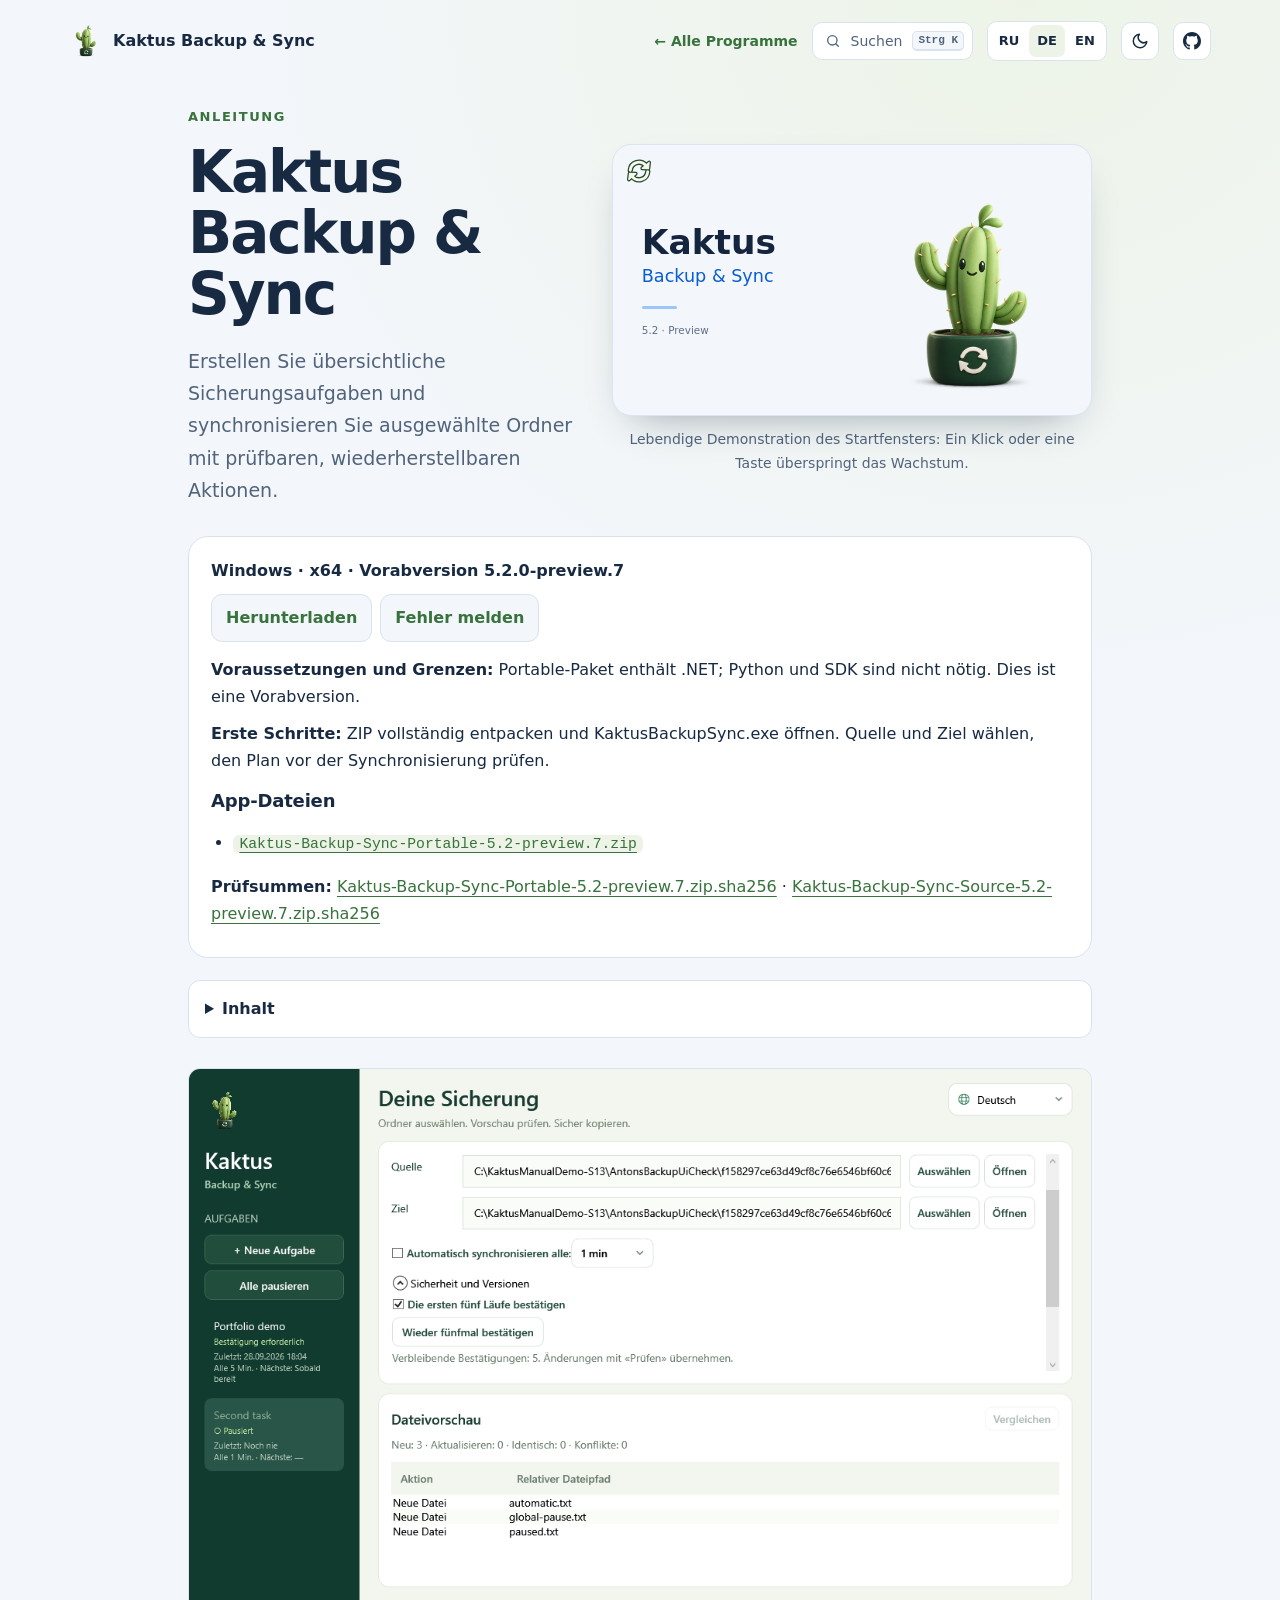
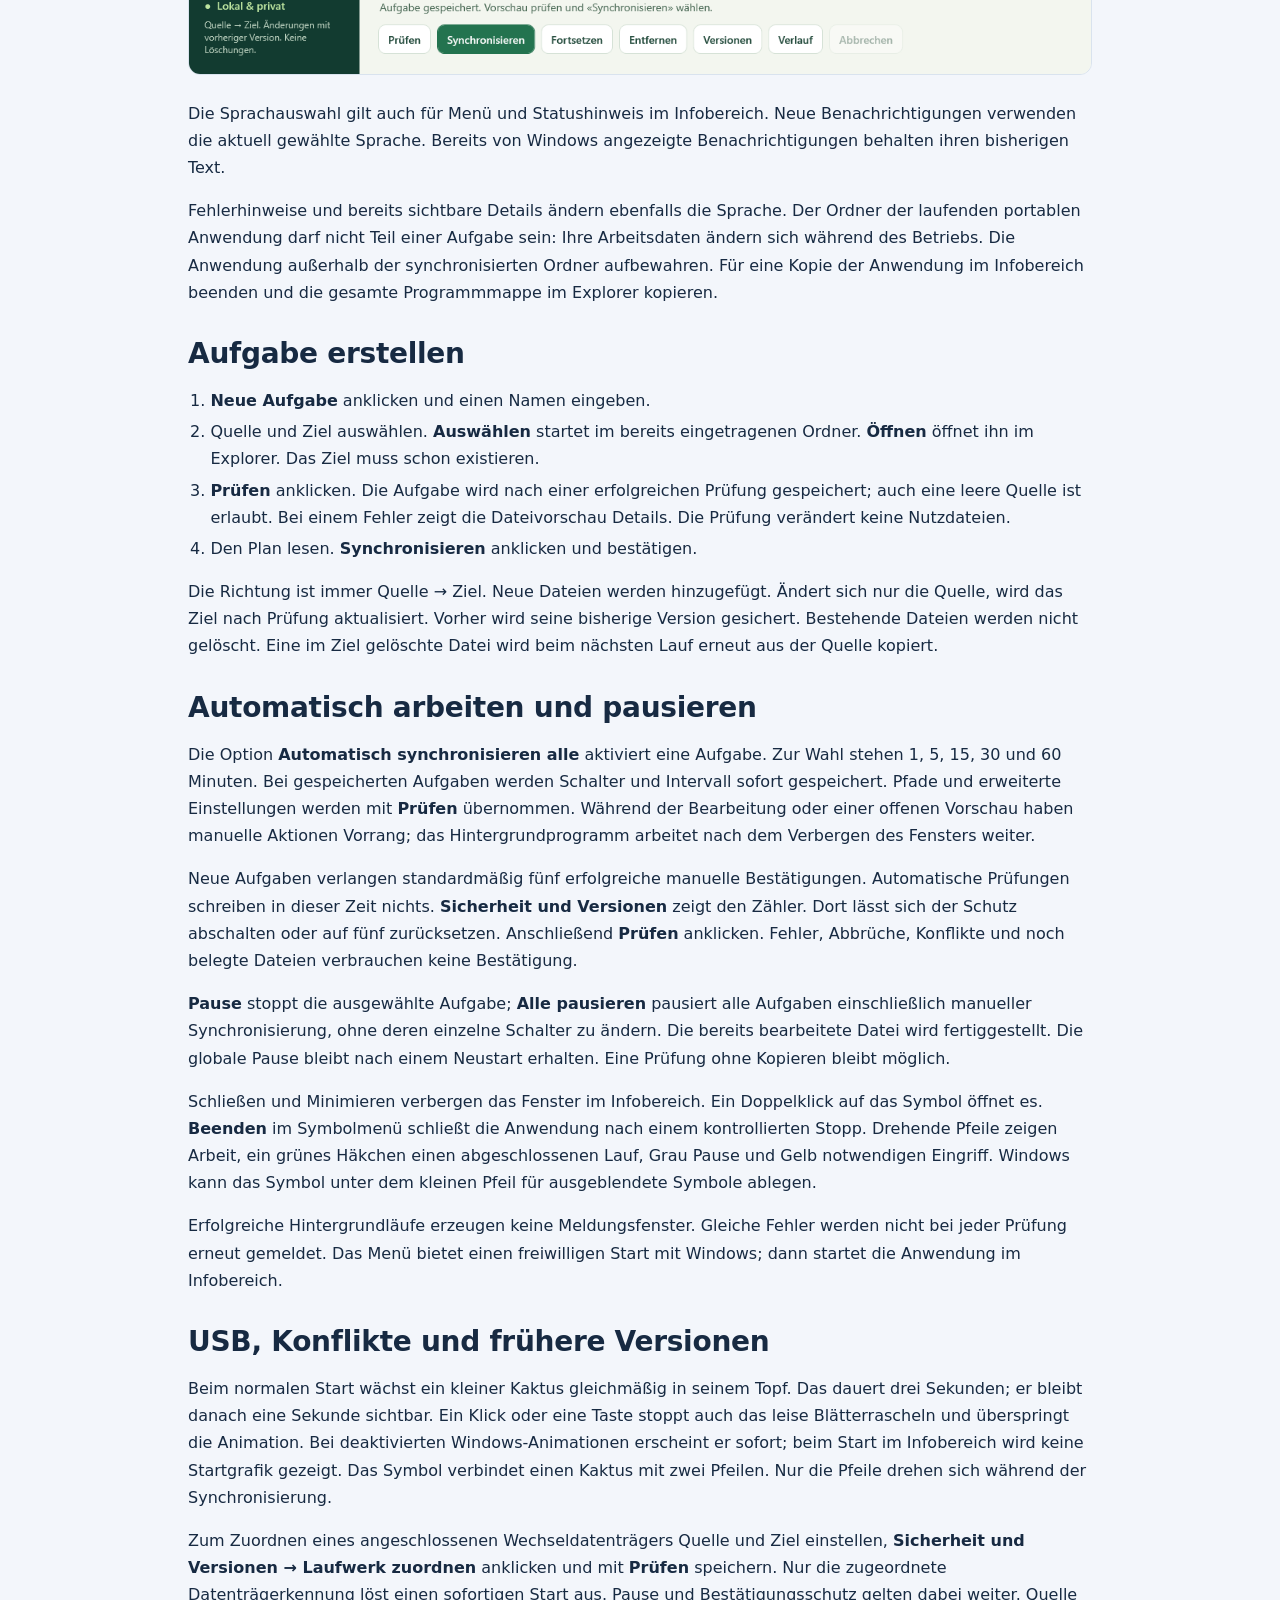
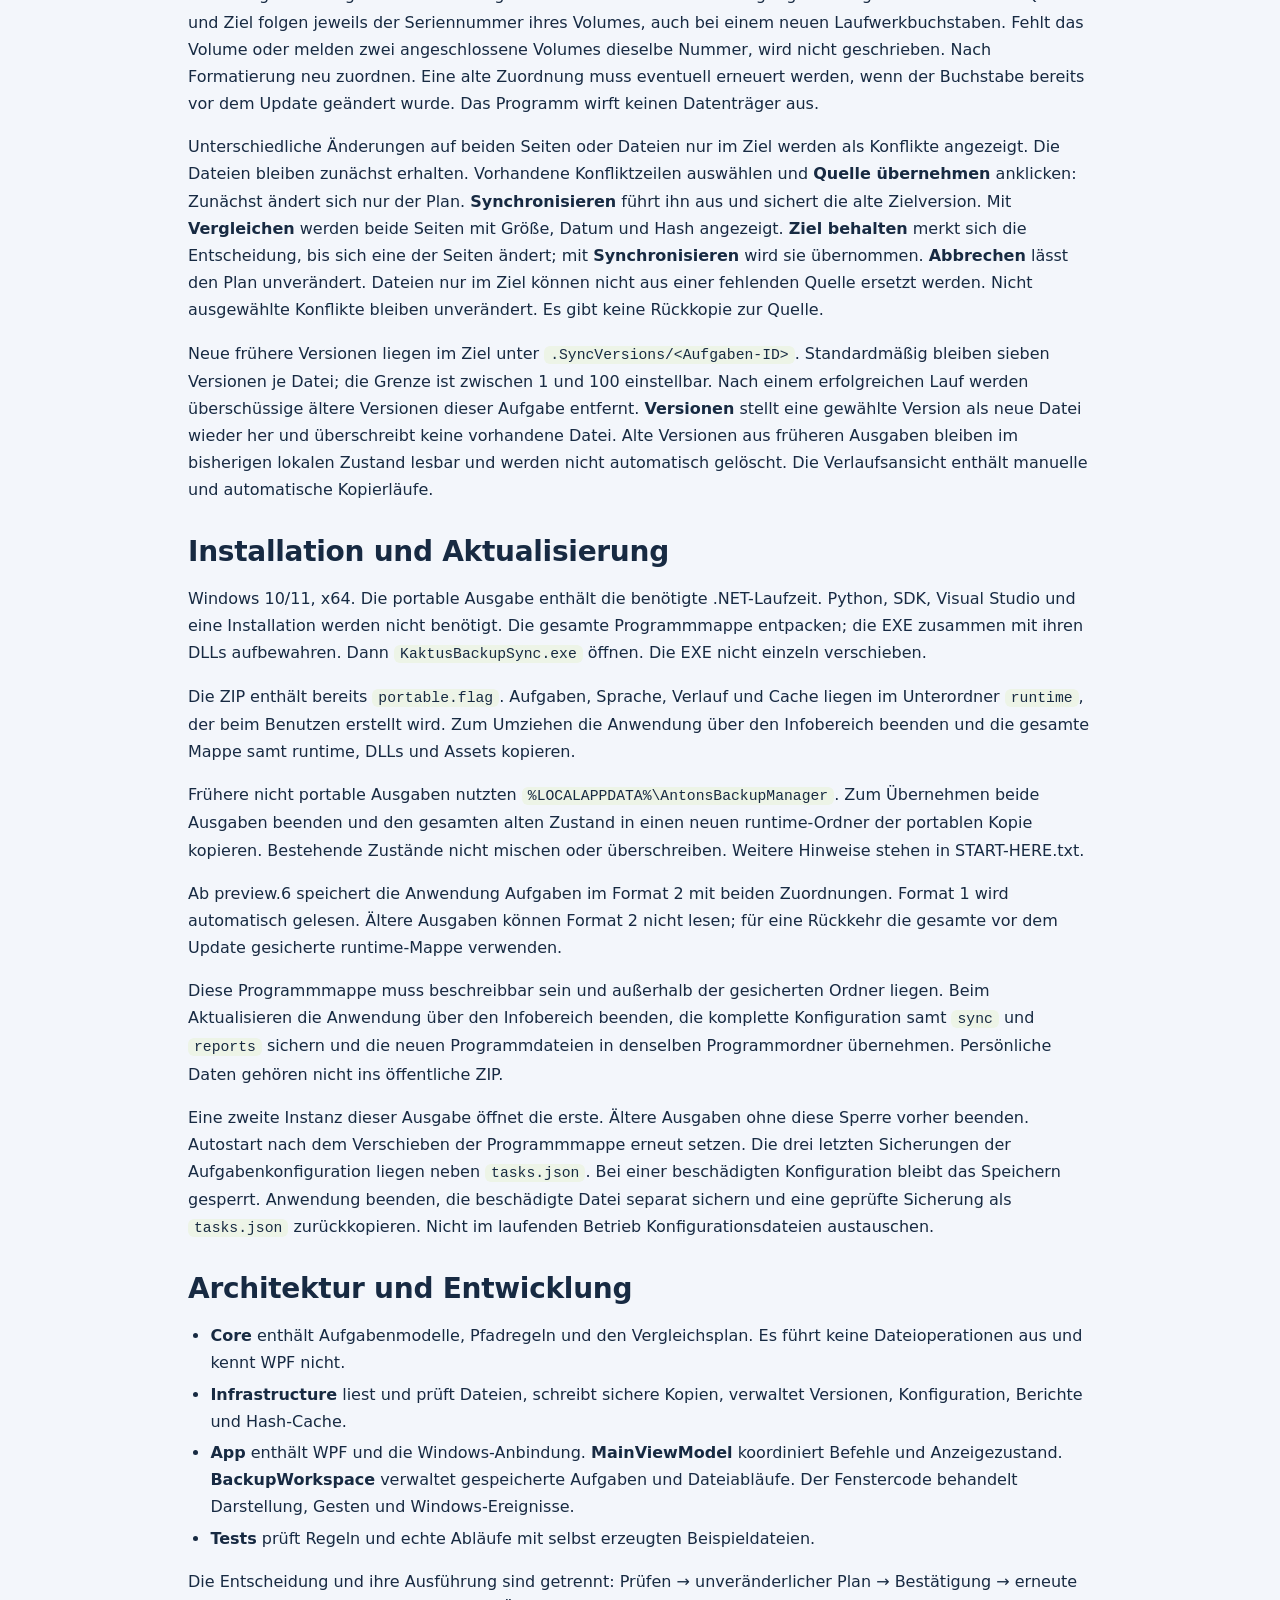
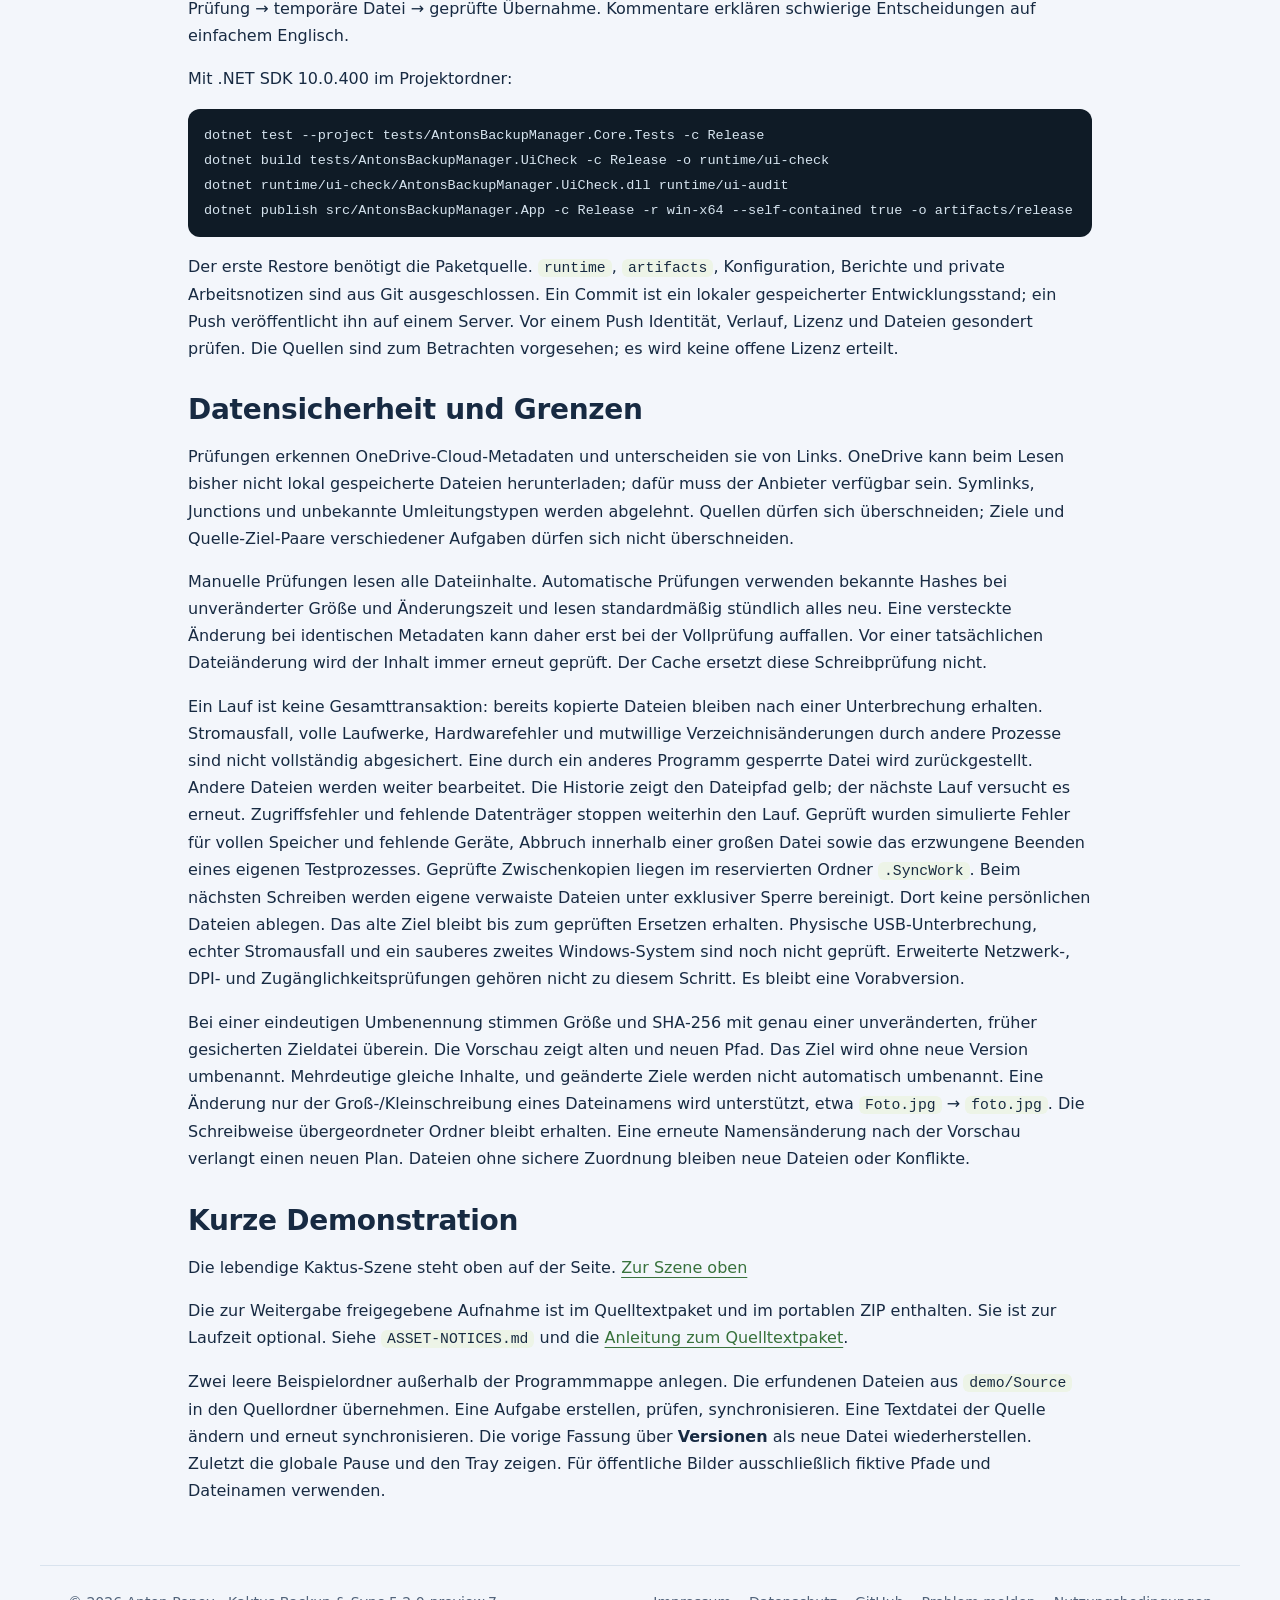
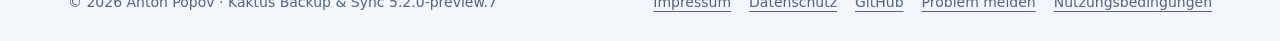
==== Guide-de.html @ b7a3b7a6 "site: smoother outline on replay arrows" ====
<!doctype html>
<html lang="de"><head><meta charset="utf-8"><meta name="viewport" content="width=device-width,initial-scale=1">
<meta name="description" content="Erstellen Sie übersichtliche Sicherungsaufgaben und synchronisieren Sie ausgewählte Ordner mit prüfbaren, wiederherstellbaren Aktionen."><title>Kaktus Backup &amp; Sync — Anleitung</title>
<!-- ppk-head:start -->
<link rel="icon" href="presentation-icon.png">
<script src="assets/kit/kit-theme.js"></script>
<link rel="stylesheet" href="assets/kit/kit.css?v=2026.11.06-1">
<link rel="stylesheet" href="presentation.css?v=26b20818">
<link rel="stylesheet" href="guide-polish.css?v=62598140">
<link rel="stylesheet" href="assets/cactus-demo.css?v=ede58412">
<script src="assets/kit/programs.js?v=2026.11.06-1" defer></script>
<script src="assets/kit/kit.js?v=2026.11.06-1" defer></script>
<!-- ppk-head:end -->
</head>
<body class="ppk-page">
<!-- ppk-header:start -->
<a class="ppk-skip" href="#main">Zum Inhalt</a>
<div class="ppk-nav-wrap" id="ppk-nav-wrap">
<nav class="ppk-nav" aria-label="Hauptnavigation"><a class="ppk-brand" href="index.html"><img src="presentation-icon.png" alt="" width="34" height="34"><span>Kaktus Backup &amp; Sync</span></a><span class="ppk-spacer"></span><a class="ppk-back" href="https://popovantondev.github.io/popovantondev/index.html">← Alle Programme</a><button class="ppk-search-btn" type="button" data-ppk-open-search aria-label="Programme durchsuchen"><span>Suchen</span><kbd>Strg K</kbd></button><div class="ppk-langs"><a href="Guide-ru.html" lang="ru" hreflang="ru">RU</a><a href="Guide-de.html" lang="de" hreflang="de" aria-current="page">DE</a><a href="Guide-en.html" lang="en" hreflang="en">EN</a></div><button class="ppk-icon-btn ppk-theme-btn" type="button" data-ppk-theme aria-label="Farbschema wechseln"></button><a class="ppk-icon-btn ppk-gh-btn" href="https://github.com/popovantondev/Kaktus-Backup-Sync" aria-label="GitHub"></a></nav>
</div>
<!-- ppk-header:end -->
<main class="ppk-shell ppk-prose guide" id="main">
<!-- guide-hero:start --><section class="guide-hero guide-hero-live" id="guide-hero"><p class="guide-kicker">Anleitung</p><h1>Kaktus Backup &amp; Sync</h1><p class="guide-lead">Erstellen Sie übersichtliche Sicherungsaufgaben und synchronisieren Sie ausgewählte Ordner mit prüfbaren, wiederherstellbaren Aktionen.</p><!-- cactus-demo:start -->
<div class="cactus-scene">
<p class="cactus-static"><a class="guide-full-image" href="docs/images/manual/startup.png" aria-label="Vollständiges Bild öffnen"><img src="docs/images/manual/startup.png" alt="Startbildschirm mit dem freigegebenen Kaktus-Maskottchen." width="600" height="340"></a></p>
<div class="cactus-demo" data-cactus-demo data-start="load" data-image="assets/cactus/mascot.webp" hidden>
<div class="cactus-window" role="group" aria-label="Startfenster von Kaktus Backup &amp; Sync — lebendige Demonstration">
<div class="cactus-copy"><div class="cactus-title">Kaktus</div><div class="cactus-sub">Backup &amp; Sync</div><div class="cactus-bar"></div><div class="cactus-ver">5.2 · Preview</div></div>
<div class="cactus-art" tabindex="0" role="img" aria-label="Ein kleiner Kaktus wächst im Topf. Klick oder Taste überspringt das Wachstum."></div>
<button type="button" class="cactus-replay" aria-label="Erneut wachsen lassen" title="Erneut wachsen lassen"><svg viewBox="0 0 24 24" width="30" height="30" focusable="false" aria-hidden="true"><path class="cactus-arrow-rim" d="M5.03 11.39A7 7 0 0 1 17.36 7.5M18.97 12.61A7 7 0 0 1 6.64 16.5"/><path class="cactus-arrow-rim cactus-head" d="M20.12 5.19L19.55 10.11L14.6 9.81ZM3.88 18.81L4.45 13.89L9.4 14.19Z"/><path class="cactus-arrow" d="M5.03 11.39A7 7 0 0 1 17.36 7.5M18.97 12.61A7 7 0 0 1 6.64 16.5"/><path class="cactus-arrow cactus-head" d="M20.12 5.19L19.55 10.11L14.6 9.81ZM3.88 18.81L4.45 13.89L9.4 14.19Z"/></svg></button>
</div>
<p class="cactus-note">Lebendige Demonstration des Startfensters: Ein Klick oder eine Taste überspringt das Wachstum.</p>
</div>
</div>
<script src="assets/cactus-demo.js?v=7dfcc4bf" defer></script>
<!-- cactus-demo:end --></section><!-- guide-hero:end -->
<!-- public-release:start -->
<section class="topic release-summary" aria-label="Erste Schritte">
<p><strong>Windows · x64 · Vorabversion 5.2.0-preview.7</strong></p>
<p class="release-actions"><a class="release-link" href="https://github.com/popovantondev/Kaktus-Backup-Sync/releases/tag/v5.2.0-preview.7">Herunterladen</a> <a class="release-link" href="https://github.com/popovantondev/Kaktus-Backup-Sync/issues/new/choose">Fehler melden</a></p>
<p><strong>Voraussetzungen und Grenzen:</strong> Portable-Paket enthält .NET; Python und SDK sind nicht nötig. Dies ist eine Vorabversion.</p>
<p><strong>Erste Schritte:</strong> ZIP vollständig entpacken und KaktusBackupSync.exe öffnen. Quelle und Ziel wählen, den Plan vor der Synchronisierung prüfen.</p>
<h2>App-Dateien</h2>
<ul>
<li><a href="https://github.com/popovantondev/Kaktus-Backup-Sync/releases/download/v5.2.0-preview.7/Kaktus-Backup-Sync-Portable-5.2-preview.7.zip"><code>Kaktus-Backup-Sync-Portable-5.2-preview.7.zip</code></a></li>
</ul>
<p><strong>Prüfsummen:</strong> <a href="https://github.com/popovantondev/Kaktus-Backup-Sync/releases/download/v5.2.0-preview.7/Kaktus-Backup-Sync-Portable-5.2-preview.7.zip.sha256">Kaktus-Backup-Sync-Portable-5.2-preview.7.zip.sha256</a> · <a href="https://github.com/popovantondev/Kaktus-Backup-Sync/releases/download/v5.2.0-preview.7/Kaktus-Backup-Sync-Source-5.2-preview.7.zip.sha256">Kaktus-Backup-Sync-Source-5.2-preview.7.zip.sha256</a></p>
</section>
<!-- public-release:end -->
<!-- guide-polish:start --><aside class="guide-tools"><details><summary>Inhalt</summary><ol><li><a href="#aufgabe-erstellen">Aufgabe erstellen</a></li><li><a href="#automatisch-arbeiten-und-pausieren">Automatisch arbeiten und pausieren</a></li><li><a href="#usb-konflikte-und-fruhere-versionen">USB, Konflikte und frühere Versionen</a></li><li><a href="#installation-und-aktualisierung">Installation und Aktualisierung</a></li><li><a href="#architektur-und-entwicklung">Architektur und Entwicklung</a></li><li><a href="#datensicherheit-und-grenzen">Datensicherheit und Grenzen</a></li><li><a href="#kurze-demonstration">Kurze Demonstration</a></li></ol></details></aside><!-- guide-polish:end -->
<section class="overview">
<p><a class="guide-full-image" href="docs/images/manual/de-main.png" aria-label="Vollständiges Bild öffnen"><img src="docs/images/manual/de-main.png" alt="Hauptfenster auf Deutsch; Ordnernamen und Dateien sind frei erfunden." /></a></p>
<p>Die Sprachauswahl gilt auch für Menü und Statushinweis im Infobereich. Neue
Benachrichtigungen verwenden die aktuell gewählte Sprache. Bereits von Windows
angezeigte Benachrichtigungen behalten ihren bisherigen Text.</p>
<p>Fehlerhinweise und bereits sichtbare Details ändern ebenfalls die Sprache.
Der Ordner der laufenden portablen Anwendung darf nicht Teil einer Aufgabe sein:
Ihre Arbeitsdaten ändern sich während des Betriebs. Die Anwendung außerhalb der
synchronisierten Ordner aufbewahren. Für eine Kopie der Anwendung im Infobereich
beenden und die gesamte Programmmappe im Explorer kopieren.</p>
</section><section class="topic"><h2 id="aufgabe-erstellen">Aufgabe erstellen</h2>
<ol>
<li><strong>Neue Aufgabe</strong> anklicken und einen Namen eingeben.</li>
<li>Quelle und Ziel auswählen. <strong>Auswählen</strong> startet im bereits eingetragenen
Ordner. <strong>Öffnen</strong> öffnet ihn im Explorer. Das Ziel muss schon existieren.</li>
<li><strong>Prüfen</strong> anklicken. Die Aufgabe wird nach einer erfolgreichen Prüfung
gespeichert; auch eine leere Quelle ist erlaubt. Bei einem Fehler zeigt die
Dateivorschau Details. Die Prüfung verändert keine Nutzdateien.</li>
<li>Den Plan lesen. <strong>Synchronisieren</strong> anklicken und bestätigen.</li>
</ol>
<p>Die Richtung ist immer Quelle → Ziel. Neue Dateien werden hinzugefügt.
Ändert sich nur die Quelle, wird das Ziel nach Prüfung aktualisiert. Vorher
wird seine bisherige Version gesichert. Bestehende Dateien werden nicht gelöscht.
Eine im Ziel gelöschte Datei wird beim nächsten Lauf erneut aus der Quelle kopiert.</p>
</section><section class="topic"><h2 id="automatisch-arbeiten-und-pausieren">Automatisch arbeiten und pausieren</h2>
<p>Die Option <strong>Automatisch synchronisieren alle</strong> aktiviert eine Aufgabe. Zur Wahl
stehen 1, 5, 15, 30 und 60 Minuten. Bei gespeicherten Aufgaben werden Schalter und
Intervall sofort gespeichert. Pfade und erweiterte Einstellungen werden mit
<strong>Prüfen</strong> übernommen. Während der Bearbeitung oder einer offenen Vorschau haben
manuelle Aktionen Vorrang; das Hintergrundprogramm arbeitet nach dem Verbergen
des Fensters weiter.</p>
<p>Neue Aufgaben verlangen standardmäßig fünf erfolgreiche manuelle Bestätigungen.
Automatische Prüfungen schreiben in dieser Zeit nichts. <strong>Sicherheit und Versionen</strong>
zeigt den Zähler. Dort lässt sich der Schutz abschalten oder auf fünf zurücksetzen.
Anschließend <strong>Prüfen</strong> anklicken. Fehler, Abbrüche, Konflikte und noch belegte Dateien
verbrauchen keine Bestätigung.</p>
<p><strong>Pause</strong> stoppt die ausgewählte Aufgabe; <strong>Alle pausieren</strong> pausiert alle Aufgaben
einschließlich manueller Synchronisierung, ohne deren einzelne Schalter zu ändern.
Die bereits bearbeitete Datei wird fertiggestellt. Die globale Pause bleibt nach
einem Neustart erhalten. Eine Prüfung ohne Kopieren bleibt möglich.</p>
<p>Schließen und Minimieren verbergen das Fenster im Infobereich. Ein Doppelklick
auf das Symbol öffnet es. <strong>Beenden</strong> im Symbolmenü schließt die Anwendung nach
einem kontrollierten Stopp. Drehende Pfeile zeigen Arbeit, ein grünes Häkchen einen
abgeschlossenen Lauf, Grau Pause und Gelb notwendigen Eingriff. Windows kann das
Symbol unter dem kleinen Pfeil für ausgeblendete Symbole ablegen.</p>
<p>Erfolgreiche Hintergrundläufe erzeugen keine Meldungsfenster. Gleiche Fehler
werden nicht bei jeder Prüfung erneut gemeldet. Das Menü bietet einen freiwilligen
Start mit Windows; dann startet die Anwendung im Infobereich.</p>
</section><section class="topic"><h2 id="usb-konflikte-und-fruhere-versionen">USB, Konflikte und frühere Versionen</h2>
<p>Beim normalen Start wächst ein kleiner Kaktus gleichmäßig in seinem Topf.
Das dauert drei Sekunden; er bleibt
danach eine Sekunde sichtbar. Ein Klick oder eine Taste
stoppt auch das leise Blätterrascheln und
überspringt die Animation. Bei deaktivierten Windows-Animationen erscheint er sofort;
beim Start im Infobereich wird keine Startgrafik gezeigt. Das Symbol verbindet einen
Kaktus mit zwei Pfeilen. Nur die Pfeile drehen sich während der Synchronisierung.</p>
<p>Zum Zuordnen eines angeschlossenen Wechseldatenträgers Quelle und Ziel einstellen,
<strong>Sicherheit und Versionen → Laufwerk zuordnen</strong> anklicken und mit <strong>Prüfen</strong>
speichern. Nur die zugeordnete Datenträgerkennung löst einen sofortigen Start aus.
Pause und Bestätigungsschutz gelten dabei weiter. Quelle und Ziel folgen jeweils
der Seriennummer ihres Volumes, auch bei einem neuen Laufwerkbuchstaben. Fehlt das
Volume oder melden zwei angeschlossene Volumes dieselbe Nummer, wird nicht
geschrieben. Nach Formatierung neu zuordnen. Eine alte Zuordnung muss eventuell
erneuert werden, wenn der Buchstabe bereits vor dem Update geändert wurde.
Das Programm wirft keinen Datenträger aus.</p>
<p>Unterschiedliche Änderungen auf beiden Seiten oder Dateien nur im Ziel werden
als Konflikte angezeigt. Die Dateien bleiben zunächst erhalten. Vorhandene
Konfliktzeilen auswählen und <strong>Quelle übernehmen</strong> anklicken: Zunächst ändert sich
nur der Plan. <strong>Synchronisieren</strong> führt ihn aus und sichert die alte Zielversion.
Mit <strong>Vergleichen</strong> werden beide Seiten mit Größe, Datum und Hash angezeigt.
<strong>Ziel behalten</strong> merkt sich die Entscheidung, bis sich eine der Seiten ändert;
mit <strong>Synchronisieren</strong> wird sie übernommen. <strong>Abbrechen</strong> lässt den Plan unverändert.
Dateien nur im Ziel können nicht aus einer fehlenden Quelle ersetzt werden.
Nicht ausgewählte Konflikte bleiben unverändert. Es gibt keine Rückkopie zur Quelle.</p>
<p>Neue frühere Versionen liegen im Ziel unter <code>.SyncVersions/&lt;Aufgaben-ID&gt;</code>.
Standardmäßig bleiben sieben Versionen je Datei; die Grenze ist zwischen 1 und 100
einstellbar. Nach einem erfolgreichen Lauf werden überschüssige ältere Versionen
dieser Aufgabe entfernt. <strong>Versionen</strong> stellt eine gewählte Version als neue Datei
wieder her und überschreibt keine vorhandene Datei. Alte Versionen aus früheren
Ausgaben bleiben im bisherigen lokalen Zustand lesbar und werden nicht automatisch
gelöscht. Die Verlaufsansicht enthält manuelle und automatische Kopierläufe.</p>
</section><section class="topic"><h2 id="installation-und-aktualisierung">Installation und Aktualisierung</h2>
<p>Windows 10/11, x64. Die portable Ausgabe enthält die benötigte .NET-Laufzeit.
Python, SDK, Visual Studio und eine Installation werden nicht benötigt.
Die gesamte Programmmappe entpacken; die EXE zusammen mit ihren DLLs aufbewahren.
Dann <code>KaktusBackupSync.exe</code> öffnen. Die EXE nicht einzeln verschieben.</p>
<p>Die ZIP enthält bereits <code>portable.flag</code>. Aufgaben, Sprache, Verlauf und Cache liegen
im Unterordner <code>runtime</code>, der beim Benutzen erstellt wird. Zum Umziehen die Anwendung
über den Infobereich beenden und die gesamte Mappe samt runtime, DLLs und Assets kopieren.</p>
<p>Frühere nicht portable Ausgaben nutzten <code>%LOCALAPPDATA%\AntonsBackupManager</code>.
Zum Übernehmen beide Ausgaben beenden und den gesamten alten Zustand in einen
neuen runtime-Ordner der portablen Kopie kopieren. Bestehende Zustände nicht mischen
oder überschreiben. Weitere Hinweise stehen in START-HERE.txt.</p>
<p>Ab preview.6 speichert die Anwendung Aufgaben im Format 2 mit beiden Zuordnungen.
Format 1 wird automatisch gelesen. Ältere Ausgaben können Format 2 nicht lesen;
für eine Rückkehr die gesamte vor dem Update gesicherte runtime-Mappe verwenden.</p>
<p>Diese Programmmappe muss beschreibbar sein und außerhalb der gesicherten Ordner
liegen. Beim Aktualisieren die Anwendung über den Infobereich beenden, die komplette
Konfiguration samt <code>sync</code> und <code>reports</code> sichern und die neuen Programmdateien in
denselben Programmordner übernehmen. Persönliche Daten gehören nicht ins öffentliche ZIP.</p>
<p>Eine zweite Instanz dieser Ausgabe öffnet die erste. Ältere Ausgaben ohne diese
Sperre vorher beenden. Autostart nach dem Verschieben der Programmmappe erneut setzen.
Die drei letzten Sicherungen der Aufgabenkonfiguration liegen neben <code>tasks.json</code>.
Bei einer beschädigten Konfiguration bleibt das Speichern gesperrt. Anwendung beenden,
die beschädigte Datei separat sichern und eine geprüfte Sicherung als <code>tasks.json</code>
zurückkopieren. Nicht im laufenden Betrieb Konfigurationsdateien austauschen.</p>
</section><section class="topic"><h2 id="architektur-und-entwicklung">Architektur und Entwicklung</h2>
<ul>
<li><strong>Core</strong> enthält Aufgabenmodelle, Pfadregeln und den Vergleichsplan. Es führt
keine Dateioperationen aus und kennt WPF nicht.</li>
<li><strong>Infrastructure</strong> liest und prüft Dateien, schreibt sichere Kopien, verwaltet
Versionen, Konfiguration, Berichte und Hash-Cache.</li>
<li><strong>App</strong> enthält WPF und die Windows-Anbindung. <strong>MainViewModel</strong> koordiniert
Befehle und Anzeigezustand. <strong>BackupWorkspace</strong> verwaltet gespeicherte Aufgaben
und Dateiabläufe. Der Fenstercode behandelt Darstellung, Gesten und Windows-Ereignisse.</li>
<li><strong>Tests</strong> prüft Regeln und echte Abläufe mit selbst erzeugten Beispieldateien.</li>
</ul>
<p>Die Entscheidung und ihre Ausführung sind getrennt: Prüfen → unveränderlicher
Plan → Bestätigung → erneute Prüfung → temporäre Datei → geprüfte Übernahme.
Kommentare erklären schwierige Entscheidungen auf einfachem Englisch.</p>
<p>Mit .NET SDK 10.0.400 im Projektordner:</p>
<pre><code class="language-powershell">dotnet test --project tests/AntonsBackupManager.Core.Tests -c Release
dotnet build tests/AntonsBackupManager.UiCheck -c Release -o runtime/ui-check
dotnet runtime/ui-check/AntonsBackupManager.UiCheck.dll runtime/ui-audit
dotnet publish src/AntonsBackupManager.App -c Release -r win-x64 --self-contained true -o artifacts/release
</code></pre>
<p>Der erste Restore benötigt die Paketquelle. <code>runtime</code>, <code>artifacts</code>, Konfiguration,
Berichte und private Arbeitsnotizen sind aus Git ausgeschlossen. Ein Commit ist
ein lokaler gespeicherter Entwicklungsstand; ein Push veröffentlicht ihn auf einem
Server. Vor einem Push Identität, Verlauf, Lizenz und Dateien gesondert prüfen.
Die Quellen sind zum Betrachten vorgesehen; es wird keine offene Lizenz erteilt.</p>
</section><section class="topic"><h2 id="datensicherheit-und-grenzen">Datensicherheit und Grenzen</h2>
<p>Prüfungen erkennen OneDrive-Cloud-Metadaten und unterscheiden sie von Links.
OneDrive kann beim Lesen bisher nicht lokal gespeicherte Dateien herunterladen;
dafür muss der Anbieter verfügbar sein. Symlinks, Junctions und unbekannte
Umleitungstypen werden abgelehnt. Quellen dürfen sich überschneiden; Ziele und
Quelle-Ziel-Paare verschiedener Aufgaben dürfen sich nicht überschneiden.</p>
<p>Manuelle Prüfungen lesen alle Dateiinhalte. Automatische Prüfungen verwenden bekannte
Hashes bei unveränderter Größe und Änderungszeit und lesen standardmäßig stündlich
alles neu. Eine versteckte Änderung bei identischen Metadaten kann daher erst bei
der Vollprüfung auffallen. Vor einer tatsächlichen Dateiänderung wird der Inhalt
immer erneut geprüft. Der Cache ersetzt diese Schreibprüfung nicht.</p>
<p>Ein Lauf ist keine Gesamttransaktion: bereits kopierte Dateien bleiben nach einer
Unterbrechung erhalten. Stromausfall, volle Laufwerke, Hardwarefehler und mutwillige
Verzeichnisänderungen durch andere Prozesse sind nicht vollständig abgesichert.
Eine durch ein anderes Programm gesperrte Datei wird zurückgestellt. Andere Dateien
werden weiter bearbeitet. Die Historie zeigt den Dateipfad gelb; der nächste Lauf
versucht es erneut. Zugriffsfehler und fehlende Datenträger stoppen weiterhin den Lauf.
Geprüft wurden simulierte Fehler für vollen Speicher und fehlende Geräte, Abbruch
innerhalb einer großen Datei sowie das erzwungene Beenden eines eigenen Testprozesses.
Geprüfte Zwischenkopien liegen im reservierten Ordner <code>.SyncWork</code>. Beim nächsten
Schreiben werden eigene verwaiste Dateien unter exklusiver Sperre bereinigt.
Dort keine persönlichen Dateien ablegen. Das alte Ziel bleibt bis zum geprüften
Ersetzen erhalten. Physische USB-Unterbrechung, echter Stromausfall und ein sauberes
zweites Windows-System sind noch nicht geprüft. Erweiterte Netzwerk-, DPI- und
Zugänglichkeitsprüfungen gehören nicht zu diesem Schritt. Es bleibt eine Vorabversion.</p>
<p>Bei einer eindeutigen Umbenennung stimmen Größe und SHA-256 mit genau einer
unveränderten, früher gesicherten Zieldatei überein. Die Vorschau zeigt alten und
neuen Pfad. Das Ziel wird ohne neue Version umbenannt. Mehrdeutige gleiche Inhalte,
und geänderte Ziele werden nicht automatisch umbenannt. Eine Änderung nur der
Groß-/Kleinschreibung eines Dateinamens wird unterstützt, etwa <code>Foto.jpg</code> → <code>foto.jpg</code>.
Die Schreibweise übergeordneter Ordner bleibt erhalten. Eine erneute Namensänderung
nach der Vorschau verlangt einen neuen Plan. Dateien ohne sichere Zuordnung bleiben
neue Dateien oder Konflikte.</p>
</section><section class="topic"><h2 id="kurze-demonstration">Kurze Demonstration</h2>
<!-- cactus-top:start --><p class="cactus-top">Die lebendige Kaktus-Szene steht oben auf der Seite. <a href="#guide-hero">Zur Szene oben</a></p><!-- cactus-top:end -->
<p>Die zur Weitergabe freigegebene Aufnahme ist im Quelltextpaket
und im portablen ZIP enthalten. Sie ist zur Laufzeit optional. Siehe
<code>ASSET-NOTICES.md</code> und die <a href="https://github.com/popovantondev/Kaktus-Backup-Sync/blob/main/docs/SOURCE-PACKAGE.md">Anleitung zum Quelltextpaket</a>.</p>
<p>Zwei leere Beispielordner außerhalb der Programmmappe anlegen. Die erfundenen
Dateien aus <code>demo/Source</code> in den Quellordner übernehmen. Eine Aufgabe erstellen,
prüfen, synchronisieren. Eine Textdatei der Quelle ändern und erneut synchronisieren.
Die vorige Fassung über <strong>Versionen</strong> als neue Datei wiederherstellen. Zuletzt die
globale Pause und den Tray zeigen. Für öffentliche Bilder ausschließlich fiktive
Pfade und Dateinamen verwenden.</p>
</section>
</main>
<!-- ppk-footer:start -->
<footer class="ppk-footer">
<span>© 2026 Anton Popov · Kaktus Backup &amp; Sync 5.2.0-preview.7</span>
<nav aria-label="Rechtliches"><a href="https://popovantondev.github.io/popovantondev/impressum.html">Impressum</a><a href="https://popovantondev.github.io/popovantondev/datenschutz.html">Datenschutz</a><a href="https://github.com/popovantondev/Kaktus-Backup-Sync">GitHub</a><a href="https://github.com/popovantondev/Kaktus-Backup-Sync/issues/new/choose">Problem melden</a><a href="https://github.com/popovantondev/Kaktus-Backup-Sync/blob/main/RIGHTS.md">Nutzungsbedingungen</a></nav>
</footer>
<!-- ppk-footer:end -->
</body></html>
---- assets/kit/kit.css ----
/* popovantondev shared kit: tokens, header, search palette, components, footer.
   Everything is prefixed ppk-. Pages set their accent in their own CSS (see demo.html).
   Kit tokens have zero specificity (:where), so any page rule overrides them regardless of load order. */

/* ---------- tokens ---------- */
:where(:root){color-scheme:light;
  --ppk-bg:#f3f6fb;--ppk-panel:#ffffff;--ppk-ink:#172a42;--ppk-muted:#52647b;--ppk-line:#d9e3ee;
  --ppk-accent:#0f6f7c;--ppk-accent-ink:#ffffff;--ppk-tint:#e2f2f3;--ppk-hero:#0c3a45;--ppk-hero-end:#1b6b78;
  --ppk-glass:rgba(255,255,255,.76);--ppk-term:#0f1b26;--ppk-term-ink:#d6e4ef;--ppk-term-ps:#7fd4dc;--ppk-term-ok:#6ee787;--ppk-term-dim:#8fa3b6;
  --ppk-ok:#15803d;--ppk-ok-bg:#dcfce7;--ppk-ok-fg:#166534;--ppk-warn-bg:#fef3c7;--ppk-warn-fg:#92400e;
  --ppk-focus:#1a5fd0;--ppk-shadow:0 22px 50px -30px rgba(22,43,72,.35);
  --ppk-radius-s:8px;--ppk-radius-m:12px;--ppk-radius-l:20px;--ppk-radius-pill:999px;
  --ppk-font:system-ui,-apple-system,"Segoe UI",sans-serif;--ppk-mono:ui-monospace,"Cascadia Code",Consolas,monospace;--ppk-shell:1200px}
:where([data-theme="dark"]){color-scheme:dark;
  --ppk-bg:#0c131b;--ppk-panel:#131d28;--ppk-ink:#e5edf5;--ppk-muted:#9badbf;--ppk-line:#233142;
  --ppk-accent:#3cc1cc;--ppk-accent-ink:#03262b;--ppk-tint:#11343a;--ppk-hero:#082a32;--ppk-hero-end:#145a65;
  --ppk-glass:rgba(19,29,40,.76);--ppk-term:#070d13;--ppk-term-ink:#d6e4ef;--ppk-term-ps:#7fd4dc;--ppk-term-ok:#6ee787;--ppk-term-dim:#8fa3b6;
  --ppk-ok:#4ade80;--ppk-ok-bg:#14532d;--ppk-ok-fg:#bbf7d0;--ppk-warn-bg:#78350f;--ppk-warn-fg:#fde68a;
  --ppk-focus:#7ab8ff;--ppk-shadow:0 22px 50px -30px rgba(0,0,0,.7)}
@media (prefers-color-scheme:dark){:where(:root:not([data-theme])){color-scheme:dark;
  --ppk-bg:#0c131b;--ppk-panel:#131d28;--ppk-ink:#e5edf5;--ppk-muted:#9badbf;--ppk-line:#233142;
  --ppk-accent:#3cc1cc;--ppk-accent-ink:#03262b;--ppk-tint:#11343a;--ppk-hero:#082a32;--ppk-hero-end:#145a65;
  --ppk-glass:rgba(19,29,40,.76);--ppk-term:#070d13;--ppk-term-ink:#d6e4ef;--ppk-term-ps:#7fd4dc;--ppk-term-ok:#6ee787;--ppk-term-dim:#8fa3b6;
  --ppk-ok:#4ade80;--ppk-ok-bg:#14532d;--ppk-ok-fg:#bbf7d0;--ppk-warn-bg:#78350f;--ppk-warn-fg:#fde68a;
  --ppk-focus:#7ab8ff;--ppk-shadow:0 22px 50px -30px rgba(0,0,0,.7)}}

/* ---------- base (only inside pages that opt in with class ppk-page on body) ---------- */
.ppk-page{margin:0;background:radial-gradient(ellipse at 80% 0,var(--ppk-tint),transparent 55%),var(--ppk-bg);background-attachment:fixed;color:var(--ppk-ink);font:16px/1.6 var(--ppk-font);transition:background-color .3s,color .3s}
.ppk-page *,.ppk-page *::before,.ppk-page *::after{box-sizing:border-box}
:where(.ppk-page a){color:var(--ppk-accent);text-underline-offset:4px}
:where(.ppk-page img){max-width:100%;height:auto}
:where(.ppk-page button){font:inherit;color:inherit}
.ppk-page :focus-visible,.ppk-overlay :focus-visible,.ppk-nav-wrap :focus-visible,.ppk-footer :focus-visible{outline:3px solid var(--ppk-focus);outline-offset:3px}
:where(.ppk-page h1),.ppk-title{font-size:clamp(34px,4.6vw,58px);line-height:1.05;letter-spacing:-.035em;margin:14px 0 18px}
:where(.ppk-page h2),.ppk-h2{font-size:clamp(22px,2.4vw,28px);line-height:1.25;letter-spacing:-.01em;margin:0 0 6px}
.ppk-page [hidden],.ppk-overlay[hidden]{display:none!important}
.ppk-shell{max-width:var(--ppk-shell);margin:0 auto;padding:0 28px}
.ppk-section{margin:56px 0;position:relative}
.ppk-sub{color:var(--ppk-muted);margin:0 0 22px}
.ppk-sr-only{position:absolute!important;width:1px;height:1px;margin:-1px;padding:0;overflow:hidden;clip:rect(0 0 0 0);white-space:nowrap;border:0}
.ppk-skip{position:absolute;left:12px;top:-60px;z-index:200;background:var(--ppk-panel);color:var(--ppk-ink);border:2px solid var(--ppk-focus);border-radius:var(--ppk-radius-m);padding:8px 14px;font-weight:700;text-decoration:none}
.ppk-skip:focus{top:12px}
html.ppk-lock{overflow:hidden}

/* ---------- icons (CSS masks, work without JS and without inline SVG) ---------- */
.ppk-search-btn::before,.ppk-gh-btn::before,.ppk-theme-btn::before,.ppk-btn-gh::before{content:"";flex:none;background:currentColor;-webkit-mask:var(--ppk-ico) center/contain no-repeat;mask:var(--ppk-ico) center/contain no-repeat}
.ppk-search-btn::before{--ppk-ico:url("data:image/svg+xml,%3Csvg xmlns='http://www.w3.org/2000/svg' viewBox='0 0 24 24' fill='none' stroke='black' stroke-width='2' stroke-linecap='round'%3E%3Ccircle cx='11' cy='11' r='7'/%3E%3Cpath d='m20 20-3.5-3.5'/%3E%3C/svg%3E");width:16px;height:16px}
.ppk-gh-btn::before,.ppk-btn-gh::before{--ppk-ico:url("data:image/svg+xml,%3Csvg xmlns='http://www.w3.org/2000/svg' viewBox='0 0 16 16'%3E%3Cpath d='M8 0C3.58 0 0 3.58 0 8c0 3.54 2.29 6.53 5.47 7.59.4.07.55-.17.55-.38 0-.19-.01-.82-.01-1.49-2.01.37-2.53-.49-2.69-.94-.09-.23-.48-.94-.82-1.13-.28-.15-.68-.52-.01-.53.63-.01 1.08.58 1.23.82.72 1.21 1.87.87 2.33.66.07-.52.28-.87.51-1.07-1.78-.2-3.64-.89-3.64-3.95 0-.87.31-1.59.82-2.15-.08-.2-.36-1.02.08-2.12 0 0 .67-.21 2.2.82.64-.18 1.32-.27 2-.27.68 0 1.36.09 2 .27 1.53-1.04 2.2-.82 2.2-.82.44 1.1.16 1.92.08 2.12.51.56.82 1.27.82 2.15 0 3.07-1.87 3.75-3.65 3.95.29.25.54.73.54 1.48 0 1.07-.01 1.93-.01 2.2 0 .21.15.46.55.38A8.013 8.013 0 0 0 16 8c0-4.42-3.58-8-8-8z'/%3E%3C/svg%3E");width:18px;height:18px}
.ppk-theme-btn::before{--ppk-ico:url("data:image/svg+xml,%3Csvg xmlns='http://www.w3.org/2000/svg' viewBox='0 0 24 24' fill='none' stroke='black' stroke-width='2' stroke-linecap='round' stroke-linejoin='round'%3E%3Cpath d='M21 12.8A9 9 0 1 1 11.2 3a7 7 0 0 0 9.8 9.8z'/%3E%3C/svg%3E");width:18px;height:18px}
:root[data-theme="dark"] .ppk-theme-btn::before{--ppk-ico:url("data:image/svg+xml,%3Csvg xmlns='http://www.w3.org/2000/svg' viewBox='0 0 24 24' fill='none' stroke='black' stroke-width='2' stroke-linecap='round'%3E%3Ccircle cx='12' cy='12' r='4.5'/%3E%3Cpath d='M12 2v2M12 20v2M4.9 4.9l1.4 1.4M17.7 17.7l1.4 1.4M2 12h2M20 12h2M4.9 19.1l1.4-1.4M17.7 6.3l1.4-1.4'/%3E%3C/svg%3E")}
@media (prefers-color-scheme:dark){:root:not([data-theme]) .ppk-theme-btn::before{--ppk-ico:url("data:image/svg+xml,%3Csvg xmlns='http://www.w3.org/2000/svg' viewBox='0 0 24 24' fill='none' stroke='black' stroke-width='2' stroke-linecap='round'%3E%3Ccircle cx='12' cy='12' r='4.5'/%3E%3Cpath d='M12 2v2M12 20v2M4.9 4.9l1.4 1.4M17.7 17.7l1.4 1.4M2 12h2M20 12h2M4.9 19.1l1.4-1.4M17.7 6.3l1.4-1.4'/%3E%3C/svg%3E")}}
.ppk-search-btn:has(svg)::before,.ppk-icon-btn:has(svg)::before,.ppk-btn-gh:has(svg)::before{display:none}

/* ---------- header: static markup, JS only improves it ---------- */
.ppk-nav-wrap{position:sticky;top:0;z-index:40;padding:10px 0 0}
.ppk-nav-wrap.ppk-floating{padding-inline:8px}
.ppk-nav{position:relative;isolation:isolate;max-width:var(--ppk-shell);margin:0 auto;display:flex;align-items:center;gap:14px;padding:10px 28px;border:1px solid transparent;border-radius:0;font:14px/1.3 var(--ppk-font);color:var(--ppk-ink);transition:border-color .25s,border-radius .25s}
/* Glass pill is a separate layer: the header jump to the pill changes layout once, the glass, blur and shadow only fade in (opacity), so scrolling past the threshold stays cheap. */
.ppk-nav::before{content:"";position:absolute;inset:-1px;z-index:-1;border-radius:inherit;background:var(--ppk-glass);-webkit-backdrop-filter:blur(14px) saturate(1.4);backdrop-filter:blur(14px) saturate(1.4);box-shadow:0 10px 30px -18px rgba(0,0,0,.35);opacity:0;pointer-events:none;transition:opacity .25s}
.ppk-nav *,.ppk-nav *::before,.ppk-nav *::after{box-sizing:border-box}
.ppk-floating .ppk-nav{max-width:980px;padding:8px 10px 8px 16px;border-color:var(--ppk-line);border-radius:var(--ppk-radius-pill)}
.ppk-floating .ppk-nav::before{opacity:1}
.ppk-brand{display:flex;align-items:center;gap:10px;min-width:0;font-size:16px;font-weight:750;color:var(--ppk-ink);text-decoration:none;white-space:nowrap}
.ppk-brand img{width:34px;height:34px;flex:none;border-radius:9px}
.ppk-brand span{overflow:hidden;text-overflow:ellipsis;padding:3px 4px 3px 0;margin:-3px -4px -3px 0}
.ppk-spacer{flex:1}
.ppk-back{display:inline-flex;align-items:center;min-height:38px;font-size:14px;font-weight:650;color:var(--ppk-accent);text-decoration:none;white-space:nowrap}
.ppk-back:hover{text-decoration:underline;text-underline-offset:4px}
.ppk-search-btn{display:none;align-items:center;gap:10px;min-height:38px;padding:6px 8px 6px 12px;border:1px solid var(--ppk-line);border-radius:10px;background:var(--ppk-panel);color:var(--ppk-muted);font:inherit;font-size:14px;cursor:pointer;transition:border-color .2s}
.ppk-search-btn:hover{border-color:var(--ppk-accent)}
html.ppk-js .ppk-search-btn{display:flex}
.ppk-search-btn kbd,.ppk-kbd{font:600 11px/1 var(--ppk-mono);border:1px solid var(--ppk-line);border-bottom-width:2px;border-radius:5px;padding:3px 5px;color:var(--ppk-muted);background:var(--ppk-bg)}
.ppk-langs{display:flex;gap:2px;padding:3px;border:1px solid var(--ppk-line);border-radius:10px;background:var(--ppk-panel)}
.ppk-langs a{display:grid;place-items:center;min-width:36px;min-height:32px;border-radius:7px;color:var(--ppk-ink);font-size:13px;font-weight:700;text-decoration:none}
.ppk-langs a:hover{background:var(--ppk-bg)}
.ppk-langs a[aria-current]{background:var(--ppk-tint);color:var(--ppk-ink)}
.ppk-icon-btn{display:grid;place-items:center;width:38px;height:38px;padding:0;border:1px solid var(--ppk-line);border-radius:10px;background:var(--ppk-panel);color:var(--ppk-ink);text-decoration:none;cursor:pointer;transition:border-color .2s}
.ppk-icon-btn:hover{border-color:var(--ppk-accent)}
.ppk-icon-btn svg{width:18px;height:18px}
html:not(.ppk-js) .ppk-theme-btn{display:none}

/* ---------- hero parts ---------- */
.ppk-hero{display:grid;grid-template-columns:minmax(0,1fr) minmax(0,1.05fr);gap:40px;align-items:center;margin:34px 0 10px}
.ppk-hero>*{min-width:0}
.ppk-pill{display:inline-flex;align-items:center;gap:8px;max-width:100%;padding:4px 12px 4px 4px;border:1px solid var(--ppk-line);border-radius:var(--ppk-radius-pill);background:var(--ppk-panel);color:var(--ppk-ink);font-size:13px;text-decoration:none;transition:border-color .2s,transform .2s}
.ppk-pill:hover{border-color:var(--ppk-accent);transform:translateY(-1px)}
.ppk-pill .ppk-new{flex:none;background:var(--ppk-accent);color:var(--ppk-accent-ink);border-radius:var(--ppk-radius-pill);padding:2px 8px;font-weight:800;font-size:11px;letter-spacing:.04em}
.ppk-pill .ppk-more{color:var(--ppk-accent);font-weight:650;white-space:nowrap}
.ppk-lead{margin:0 0 18px;color:var(--ppk-muted);font-size:19px}
.ppk-status{display:inline-block;padding:4px 10px;border-radius:var(--ppk-radius-s);background:var(--ppk-tint);color:var(--ppk-accent);font-size:14px;font-weight:700}
.ppk-actions{display:flex;flex-wrap:wrap;align-items:center;gap:10px;margin:22px 0 14px}
.ppk-btn{display:inline-flex;align-items:center;gap:10px;min-height:46px;padding:10px 16px;border:1px solid var(--ppk-line);border-radius:11px;background:var(--ppk-panel);color:var(--ppk-accent);font-size:15px;font-weight:700;text-decoration:none;cursor:pointer;transition:transform .15s,box-shadow .2s,border-color .2s}
.ppk-btn:hover{transform:translateY(-1px);box-shadow:0 8px 20px -12px rgba(0,0,0,.35);border-color:var(--ppk-accent)}
.ppk-btn-primary{background:var(--ppk-accent);border-color:var(--ppk-accent);color:var(--ppk-accent-ink)}
.ppk-btn-gh{color:var(--ppk-ink)}
.ppk-chip{display:inline-flex;align-items:center;gap:6px;padding:1px 7px;border:1px solid var(--ppk-line);border-radius:7px;background:var(--ppk-bg);color:var(--ppk-muted);font-size:12px;font-weight:600}
.ppk-dot{display:inline-block;width:9px;height:9px;border-radius:50%;background:var(--ppk-accent)}
.ppk-requirements{margin:0;padding-left:14px;border-left:3px solid var(--ppk-line);color:var(--ppk-muted);font-size:14px}
.ppk-requirements strong{display:block;color:var(--ppk-ink)}
.ppk-preview{position:relative;margin:0;overflow:hidden;border:1px solid var(--ppk-line);border-radius:22px;background:var(--ppk-panel);box-shadow:var(--ppk-shadow)}
.ppk-stage{display:grid;place-items:center;padding:18px;background:linear-gradient(145deg,var(--ppk-hero),var(--ppk-hero-end))}
.ppk-stage img{display:block;width:auto;max-height:470px;filter:drop-shadow(0 8px 18px rgba(0,0,0,.25))}
.ppk-preview figcaption{padding:12px 18px;color:var(--ppk-muted);font-size:14px}

/* ---------- bento ---------- */
.ppk-bento{display:grid;grid-template-columns:repeat(3,minmax(0,1fr));gap:16px}
.ppk-tile{position:relative;min-width:0;overflow:hidden;padding:22px;border:1px solid var(--ppk-line);border-radius:var(--ppk-radius-l);background:var(--ppk-panel)}
.ppk-tile h3{margin:0 0 4px;font-size:18px}
.ppk-tile p{margin:0 0 14px;color:var(--ppk-muted);font-size:15px}
.ppk-wide{grid-column:span 2}
.ppk-term{min-height:178px;overflow:hidden;padding:14px 16px;border-radius:14px;background:var(--ppk-term);color:var(--ppk-term-ink);font:13.5px/1.75 var(--ppk-mono)}
.ppk-term-bar{display:flex;gap:6px;margin-bottom:10px}
.ppk-term-bar i{width:10px;height:10px;border-radius:50%;background:#4a586a}
.ppk-term-out>div{overflow-wrap:anywhere}
.ppk-term .ppk-ps{color:var(--ppk-term-ps)}
.ppk-term .ppk-ok{color:var(--ppk-term-ok)}
.ppk-term .ppk-dim{color:var(--ppk-term-dim)}
.ppk-cursor{display:inline-block;width:8px;height:1.05em;background:var(--ppk-term-ink);vertical-align:-2px;animation:ppk-blink 1s steps(1) infinite}
@keyframes ppk-blink{50%{opacity:0}}
.ppk-chips{display:flex;flex-wrap:wrap;gap:8px}
.ppk-chips span{padding:6px 12px;border:1px solid var(--ppk-line);border-radius:var(--ppk-radius-pill);background:var(--ppk-bg);font-size:14px;font-weight:600;transition:transform .2s,border-color .2s}
.ppk-chips span:hover{transform:translateY(-2px);border-color:var(--ppk-accent)}
.ppk-live{display:inline-flex;align-items:center;gap:8px;color:var(--ppk-ok);font-size:15px;font-weight:700}
.ppk-live::before{content:"";width:10px;height:10px;border-radius:50%;background:var(--ppk-ok);box-shadow:0 0 0 0 rgba(22,163,74,.55);animation:ppk-pulse 2s infinite}
@keyframes ppk-pulse{70%{box-shadow:0 0 0 10px rgba(22,163,74,0)}100%{box-shadow:0 0 0 0 rgba(22,163,74,0)}}
.ppk-checks{display:grid;gap:8px;margin:0;padding:0;list-style:none;font-size:15px}
.ppk-checks li::before{content:"\2713";margin-right:8px;color:var(--ppk-ok);font-weight:800}

/* ---------- steps ---------- */
.ppk-process{padding:26px;border:1px solid var(--ppk-line);border-radius:18px;background:var(--ppk-panel)}
.ppk-flow{display:grid;grid-template-columns:repeat(3,minmax(0,1fr));gap:12px;margin:14px 0 0;padding:0;list-style:none;counter-reset:ppk-step}
.ppk-flow li{padding:14px 16px;border:1px solid var(--ppk-line);border-radius:var(--ppk-radius-m);background:var(--ppk-bg)}
.ppk-flow li::before{counter-increment:ppk-step;content:counter(ppk-step,decimal-leading-zero);display:block;color:var(--ppk-accent);font-size:14px;font-weight:700}

/* ---------- tabs and program cards ---------- */
.ppk-tabs{display:inline-flex;flex-wrap:wrap;gap:4px;padding:4px;border:1px solid var(--ppk-line);border-radius:14px;background:var(--ppk-panel)}
.ppk-tabs button{padding:8px 14px;min-height:38px;border:0;border-radius:10px;background:transparent;color:var(--ppk-muted);font-size:14px;font-weight:650;cursor:pointer;transition:background-color .2s,color .2s}
.ppk-tabs button:hover{color:var(--ppk-ink)}
.ppk-tabs button[aria-selected="true"]{background:var(--ppk-accent);color:var(--ppk-accent-ink)}
.ppk-app-grid{display:grid;grid-template-columns:repeat(auto-fill,minmax(230px,1fr));gap:12px;margin-top:16px}
.ppk-app-card{display:flex;align-items:flex-start;gap:12px;padding:14px;border:1px solid var(--ppk-line);border-radius:14px;background:var(--ppk-panel);color:var(--ppk-ink);text-decoration:none;animation:ppk-fade .35s ease both;transition:border-color .2s,transform .2s}
.ppk-app-card:hover{border-color:var(--ppk-accent);transform:translateY(-2px)}
.ppk-app-card img{flex:none;width:36px;height:36px;border-radius:9px}
.ppk-app-card b{display:block;font-size:15px}
.ppk-app-card small{display:block;color:var(--ppk-muted);font-size:13px;line-height:1.4}
@keyframes ppk-fade{from{opacity:0;transform:translateY(6px)}}

/* ---------- demo frame ---------- */
.ppk-demo{overflow:hidden;border:1px solid var(--ppk-line);border-radius:var(--ppk-radius-l);background:var(--ppk-panel);box-shadow:var(--ppk-shadow)}
.ppk-demo-head{display:flex;flex-wrap:wrap;align-items:center;gap:10px;padding:12px 16px;border-bottom:1px solid var(--ppk-line);font-weight:700}
.ppk-demo-label{margin-left:auto;padding:3px 10px;border-radius:var(--ppk-radius-pill);background:var(--ppk-warn-bg);color:var(--ppk-warn-fg);font-size:13px;font-weight:700}
.ppk-demo-body{display:grid;grid-template-columns:220px minmax(0,1fr);min-height:250px}
.ppk-demo-side{display:grid;align-content:start;gap:10px;padding:16px;border-right:1px solid var(--ppk-line);font-size:14px}
.ppk-field{padding:8px 10px;border:1px solid var(--ppk-line);border-radius:10px;background:var(--ppk-bg)}
.ppk-field small{display:block;color:var(--ppk-muted)}
.ppk-demo-main{min-width:0;padding:16px}
.ppk-rows{display:grid;gap:6px;margin:0 0 12px;padding:0;list-style:none}
.ppk-rows li{display:grid;grid-template-columns:minmax(0,1fr) auto;gap:10px;align-items:center;padding:8px 12px;border:1px solid var(--ppk-line);border-radius:10px;font-size:14px;animation:ppk-fade .3s ease both}
.ppk-rows li>:first-child{overflow-wrap:anywhere}
.ppk-badge{padding:2px 8px;border-radius:6px;background:var(--ppk-tint);color:var(--ppk-ink);font-size:12px;font-weight:700}
.ppk-badge-ok{background:var(--ppk-ok-bg);color:var(--ppk-ok-fg)}
.ppk-badge-warn{background:var(--ppk-warn-bg);color:var(--ppk-warn-fg)}
.ppk-progress{height:8px;margin:10px 0;overflow:hidden;border:1px solid var(--ppk-line);border-radius:99px;background:var(--ppk-bg)}
.ppk-progress i{display:block;width:0;height:100%;background:var(--ppk-accent);transition:width .25s linear}
.ppk-demo-empty{padding:24px 0;color:var(--ppk-muted);font-size:14px}
.ppk-demo-done{color:var(--ppk-ok);font-weight:700}

/* ---------- search palette (built by kit.js) ---------- */
.ppk-overlay{position:fixed;inset:0;z-index:100;display:grid;place-items:start center;padding:12vh 16px 16px;background:rgba(8,15,24,.55);-webkit-backdrop-filter:blur(3px);backdrop-filter:blur(3px);font:16px/1.5 var(--ppk-font);color:var(--ppk-ink)}
.ppk-overlay *,.ppk-overlay *::before,.ppk-overlay *::after{box-sizing:border-box}
.ppk-palette{width:min(620px,100%);overflow:hidden;border:1px solid var(--ppk-line);border-radius:16px;background:var(--ppk-panel);box-shadow:0 30px 80px -20px rgba(0,0,0,.5);animation:ppk-pop .18s ease}
@keyframes ppk-pop{from{opacity:0;transform:translateY(-8px) scale(.98)}}
.ppk-phead{display:flex;align-items:center;border-bottom:1px solid var(--ppk-line)}
.ppk-palette-input{flex:1;min-width:0;padding:16px 18px;border:0;background:transparent;color:var(--ppk-ink);font:inherit;font-size:17px;outline:none}
.ppk-palette-input::placeholder{color:var(--ppk-muted);opacity:1}
.ppk-phead:focus-within{box-shadow:inset 0 -2px 0 var(--ppk-focus)}
.ppk-pclose{margin-right:12px;padding:6px 8px;border:1px solid var(--ppk-line);border-radius:7px;background:var(--ppk-bg);color:var(--ppk-muted);font:600 12px/1 var(--ppk-mono);cursor:pointer}
.ppk-plist{max-height:min(420px,55vh);margin:0;padding:6px;overflow:auto;list-style:none}
.ppk-pitem{display:flex;align-items:center;gap:12px;padding:9px 10px;border-radius:10px;color:var(--ppk-ink);text-decoration:none}
.ppk-pitem[aria-selected="true"]{background:var(--ppk-tint);box-shadow:inset 3px 0 0 var(--ppk-accent)}
.ppk-pitem img,.ppk-pletter{flex:none;width:30px;height:30px;border-radius:8px}
.ppk-pletter{display:grid;place-items:center;background:var(--ppk-accent);color:var(--ppk-accent-ink);font-weight:800}
.ppk-ptext{min-width:0}
.ppk-pname{display:block;font-weight:650}
.ppk-ptext small{display:block;overflow:hidden;color:var(--ppk-muted);font-size:12px;text-overflow:ellipsis;white-space:nowrap}
.ppk-pempty{margin:0;padding:22px 18px;color:var(--ppk-muted)}
.ppk-pfoot{display:flex;gap:14px;padding:9px 14px;border-top:1px solid var(--ppk-line);color:var(--ppk-muted);font-size:12px}

/* ---------- footer ---------- */
.ppk-footer{display:flex;flex-wrap:wrap;justify-content:space-between;gap:12px 16px;max-width:var(--ppk-shell);margin:60px auto 0;padding:26px 28px 40px;border-top:1px solid var(--ppk-line);color:var(--ppk-muted);font:14px/1.5 var(--ppk-font)}
.ppk-footer nav{display:flex;flex-wrap:wrap;gap:6px 18px}
.ppk-footer a{color:var(--ppk-muted);text-decoration:underline;text-underline-offset:4px}
.ppk-footer a:hover{color:var(--ppk-ink)}

/* ---------- long text (Guide pages): opt in with class ppk-prose ---------- */
.ppk-prose{line-height:1.7}
.ppk-prose table{display:block;max-width:100%;overflow-x:auto;border-collapse:collapse}
.ppk-prose th,.ppk-prose td{padding:8px 12px;border:1px solid var(--ppk-line);text-align:left;vertical-align:top}
.ppk-prose th{background:var(--ppk-tint)}
.ppk-prose pre,.ppk-prose code{font-family:var(--ppk-mono);font-size:.92em}
.ppk-prose pre{max-width:100%;overflow-x:auto;padding:14px 16px;border-radius:var(--ppk-radius-m);background:var(--ppk-term);color:var(--ppk-term-ink)}
.ppk-prose :not(pre)>code{padding:1px 6px;border-radius:6px;background:var(--ppk-tint)}
.ppk-prose blockquote{margin:1em 0;padding:2px 16px;border-left:3px solid var(--ppk-accent);color:var(--ppk-muted)}

/* ---------- scroll reveal (hidden state only exists when JS runs) ---------- */
html.ppk-js .ppk-reveal:not(.ppk-in){opacity:0;transform:translateY(14px)}
.ppk-reveal{transition:opacity .6s ease,transform .6s ease}

/* ---------- small screens ---------- */
@media (max-width:900px){.ppk-hero{grid-template-columns:1fr}.ppk-bento{grid-template-columns:1fr 1fr}}
@media (max-width:640px){
  .ppk-shell,.ppk-footer{padding-left:16px;padding-right:16px}
  .ppk-nav{gap:8px;padding:8px 12px}
  .ppk-back{font-size:0;justify-content:center;width:38px;padding:0}
  .ppk-back::before{content:"\2190";font-size:20px}
  .ppk-search-btn span,.ppk-search-btn kbd{display:none}
  .ppk-search-btn{padding:0;width:38px;justify-content:center}
  .ppk-langs a{min-width:32px}
  .ppk-bento{grid-template-columns:1fr}
  .ppk-wide{grid-column:auto}
  .ppk-flow{grid-template-columns:1fr}
  .ppk-demo-body{grid-template-columns:1fr}
  .ppk-demo-side{border-right:0;border-bottom:1px solid var(--ppk-line)}
  .ppk-demo-label{margin-left:0}
  .ppk-pfoot{display:none}
  .ppk-overlay{padding-top:8vh}
}
@media (max-width:520px){
  .ppk-nav{flex-wrap:wrap;row-gap:6px}
  .ppk-nav::after{content:"";order:4;flex-basis:100%;height:0}
  .ppk-brand{order:1;margin-right:auto}
  .ppk-theme-btn{order:2}
  .ppk-gh-btn{order:3}
  .ppk-back{order:5}
  .ppk-search-btn{order:6;margin-left:auto}
  .ppk-langs{order:7}
  .ppk-spacer{display:none}
  .ppk-floating .ppk-nav{border-radius:26px;padding:8px 10px}
  .ppk-tile{padding:18px}
}

@media (prefers-reduced-motion:reduce){
  .ppk-nav-wrap,.ppk-nav,.ppk-nav::before,.ppk-pill,.ppk-btn,.ppk-chips span,.ppk-app-card,.ppk-reveal,.ppk-progress i,.ppk-page{transition:none!important}
  .ppk-palette,.ppk-app-card,.ppk-rows li,.ppk-cursor,.ppk-live::before{animation:none!important}
  html.ppk-js .ppk-reveal:not(.ppk-in){opacity:1;transform:none}
}
@media (forced-colors:active){.ppk-pitem[aria-selected="true"]{outline:2px solid Highlight}.ppk-tabs button[aria-selected="true"]{outline:2px solid Highlight}}
---- presentation.css ----
/* Generated by tools/build_presentation.py from tools/presentation.json. The shared kit lives in assets/kit. */
:root{--ppk-accent:#38723c;--ppk-tint:#edf4e7;--ppk-hero:#193b28;--ppk-hero-end:#3d6c4a}
:root[data-theme="dark"]{--ppk-accent:#86cf8b;--ppk-tint:#182e1c;--ppk-hero:#0f2a1b;--ppk-hero-end:#2b5a38}
@media (prefers-color-scheme:dark){:root:not([data-theme]){--ppk-accent:#86cf8b;--ppk-tint:#182e1c;--ppk-hero:#0f2a1b;--ppk-hero-end:#2b5a38}}
.ppk-stage a{display:block;line-height:0;border-radius:10px}
.ppk-stage img{max-width:100%}
.site-start{display:grid;grid-template-columns:minmax(0,1fr) auto;gap:24px;align-items:center;padding:28px;border:1px solid var(--ppk-line);border-radius:20px;background:var(--ppk-panel)}
.site-start h2{margin:0 0 6px}.site-start p{margin:0;color:var(--ppk-muted)}.site-start .ppk-actions{margin:0}
.site-notice{margin:14px 0 0;padding:12px 14px;border-radius:12px;background:var(--ppk-tint);font-size:15px}
.site-third-note{margin:10px 0 0;font-size:14px;color:var(--ppk-muted)}
.ppk-rows small{margin-left:4px;color:var(--ppk-muted)}
.site-shot-section{margin-top:28px}
.site-shot-section .ppk-preview{max-width:980px;margin-inline:auto}
.ppk-demo-body{grid-template-columns:220px minmax(0,1fr) 240px;align-items:stretch}
.ppk-demo-body>.cactus-mini{align-self:center;padding:12px 16px 12px 0}
@media(max-width:900px){.ppk-demo-body{grid-template-columns:220px minmax(0,1fr)}.ppk-demo-body>.cactus-mini{grid-column:1/-1;padding:0 16px 12px}}
@media(max-width:560px){.ppk-demo-body{grid-template-columns:1fr}}
.ppk-demo-empty:focus-visible{outline:2px solid var(--ppk-focus);outline-offset:2px}
@media(max-width:760px){.site-start{grid-template-columns:1fr;padding:22px}}
---- guide-polish.css ----
/* Guide pages on the shared kit. Generated by tools/polish_guides.py. */
.guide{max-width:960px}
.guide-hero{margin:34px 0 22px}
.guide-kicker{margin:0 0 6px;color:var(--ppk-accent);font-size:13px;font-weight:750;letter-spacing:.12em;text-transform:uppercase}
.guide-hero h1{margin:0 0 12px}
.guide-lead{max-width:720px;margin:0;color:var(--ppk-muted);font-size:19px}
.guide h2{margin:0 0 10px}
.guide h3{margin:1.4em 0 .4em}
.guide-topic,.topic,.overview{margin:30px 0}
.card{margin:22px 0;padding:22px 24px;border:1px solid var(--ppk-line);border-radius:var(--ppk-radius-l);background:var(--ppk-panel)}
.card>h2:first-child{margin-top:0}
.release-summary{margin:22px 0;padding:20px 22px;border:1px solid var(--ppk-line);border-radius:var(--ppk-radius-l);background:var(--ppk-panel)}
.release-summary p{margin:0 0 10px}
.release-summary h2{margin:16px 0 6px;font-size:18px}
.release-summary code{overflow-wrap:anywhere}
.release-actions{display:flex;gap:8px;flex-wrap:wrap;margin-bottom:14px!important}
.release-link{display:inline-flex;align-items:center;min-height:44px;padding:9px 14px;border:1px solid var(--ppk-line);border-radius:11px;background:var(--ppk-bg);color:var(--ppk-accent);font-weight:650;text-decoration:none}
.release-link:hover{border-color:var(--ppk-accent)}
.note{margin:18px 0;padding:12px 14px;border-radius:var(--ppk-radius-m);background:var(--ppk-tint)}
.guide ul,.guide ol{padding-left:1.4em}
.guide li{margin:.25em 0}
.guide li,.guide p,.guide h1,.guide h2,.guide h3{overflow-wrap:anywhere}
.guide-full-image{display:block;max-width:100%;text-align:center}
.guide-full-image img,.screen{object-fit:contain;border:1px solid var(--ppk-line);border-radius:var(--ppk-radius-m)}
.guide td .guide-full-image img{border-radius:8px}
.guide-tools{margin:18px 0;padding:6px 16px;border:1px solid var(--ppk-line);border-radius:var(--ppk-radius-m);background:var(--ppk-panel)}
.guide-tools summary{cursor:pointer;min-height:44px;display:list-item;line-height:44px;font-weight:650}
.guide-tools ol{display:grid;grid-template-columns:repeat(2,minmax(0,1fr));gap:4px 24px;margin:4px 0 12px;padding-left:22px}
.guide-tools li{min-width:0}
@media(max-width:760px){.guide-tools ol{grid-template-columns:1fr}.card{padding:18px}}
---- assets/cactus-demo.css ----
/* Live startup scenes: landing hero, landing demo, guide hero (assets/cactus-demo.js). The window is drawn at 600 x 340 like StartupWindow.xaml
 * and scales with its container down to 400 px and below. */
.cactus-demo{container-type:inline-size;max-width:600px;margin:20px auto}
.cactus-window{--u:1px;position:relative;display:grid;grid-template-columns:minmax(0,1fr) 50%;align-items:center;aspect-ratio:600/340;overflow:hidden;border:1px solid #DBE4F0;border-radius:calc(var(--u)*24);background:#F3F6FB;box-shadow:0 18px 40px -22px rgba(20,37,61,.45);cursor:pointer;color:#14253D;font-family:"Segoe UI",system-ui,-apple-system,"Helvetica Neue",Arial,sans-serif}
@supports (width:1cqw){.cactus-window{--u:calc(100cqw/600)}}
:root[data-theme="dark"] .cactus-window{box-shadow:0 0 0 1px rgba(255,255,255,.08),0 18px 40px -18px rgba(0,0,0,.7)}
@media(prefers-color-scheme:dark){:root:not([data-theme="light"]) .cactus-window{box-shadow:0 0 0 1px rgba(255,255,255,.08),0 18px 40px -18px rgba(0,0,0,.7)}}
.cactus-copy{display:flex;flex-direction:column;align-items:flex-start;padding-left:calc(var(--u)*36);min-width:0}
.cactus-title{font-size:calc(var(--u)*43);font-weight:600;line-height:1.15;color:#14253D}
.cactus-sub{margin-top:calc(var(--u)*4);font-size:calc(var(--u)*22);line-height:1.2;color:#075DD1}
.cactus-bar{width:calc(var(--u)*44);height:calc(var(--u)*4);margin:calc(var(--u)*24) 0 calc(var(--u)*18);border-radius:calc(var(--u)*2);background:#9BC5FF}
.cactus-ver{font-size:calc(var(--u)*13);line-height:1.3;color:#607087}
.cactus-art{position:relative;width:100%;aspect-ratio:1;overflow:hidden;outline-offset:-3px;border-radius:calc(var(--u)*14)}
.cactus-art:focus-visible{outline:3px solid var(--ppk-focus,#075DD1)}
.cactus-svg{display:block;width:100%;height:100%;transition:transform .18s ease-out;will-change:transform}
.cactus-art.is-lifted .cactus-svg{transform:translateY(-2.2%)}
.cactus-lid{transform-box:fill-box;transform-origin:50% 0;transform:scaleY(0)}
.cactus-lash{fill:none;stroke:#16240f;stroke-width:1.5;stroke-linecap:round;opacity:0}
.cactus-art.is-blink .cactus-lid{animation:cactus-lid .22s ease-in-out}
.cactus-art.is-blink .cactus-lash{animation:cactus-lash .22s ease-in-out}
@keyframes cactus-lid{0%{transform:scaleY(0)}40%,60%{transform:scaleY(1)}100%{transform:scaleY(0)}}
@keyframes cactus-lash{0%,30%{opacity:0}42%,58%{opacity:1}70%,100%{opacity:0}}
/* "grow again": two thick cream arrows like the badge on the pot, no disc and no frame; a dark green rim keeps them readable on the light window */
.cactus-demo{position:relative}
.cactus-replay{position:absolute;top:6px;left:6px;z-index:2;display:inline-flex;align-items:center;justify-content:center;width:40px;height:40px;padding:0;border:0;border-radius:8px;background:none;cursor:pointer;-webkit-tap-highlight-color:transparent}
.cactus-replay svg{display:block;overflow:visible;fill:none;transition:transform .35s ease}
.cactus-replay path{fill:none;stroke-linecap:round;stroke-linejoin:round;shape-rendering:geometricPrecision;paint-order:stroke fill}
.cactus-replay path.cactus-arrow-rim{stroke:#1F4D36;stroke-width:4.3}
.cactus-replay path.cactus-arrow{stroke:#FBF6E8;stroke-width:2.3}
.cactus-replay path.cactus-head.cactus-arrow-rim{fill:#1F4D36;stroke-width:3}
.cactus-replay path.cactus-head.cactus-arrow{fill:#FBF6E8;stroke-width:1}
.cactus-replay:hover svg,.cactus-replay:focus-visible svg{transform:rotate(180deg)}
.cactus-replay:focus-visible{outline:3px solid #075DD1;outline-offset:0}
:root[data-theme="dark"] .cactus-replay:focus-visible{outline-color:#9BC5FF}
@media(prefers-color-scheme:dark){:root:not([data-theme="light"]) .cactus-replay:focus-visible{outline-color:#9BC5FF}}
@container (max-width:420px){.cactus-replay{top:2px;left:2px}.cactus-replay svg{width:26px;height:26px}}
@media(prefers-reduced-motion:reduce){.cactus-replay svg{transition:none}.cactus-replay:hover svg,.cactus-replay:focus-visible svg{transform:none}}
.cactus-note{margin:12px 0 0!important;color:var(--ppk-muted);font-size:14px;text-align:center}
/* hero scenes: the window sits in the right column of the hero (landing) or beside the lead (guide) */
.cactus-scene{min-width:0}
.cactus-scene .cactus-static{margin:0}
.cactus-scene .cactus-static img{display:block;max-width:100%;height:auto;border-radius:16px}
.cactus-scene .cactus-demo{margin:0 auto}
.guide-hero-live{display:grid;grid-template-columns:minmax(0,1fr) minmax(0,480px);gap:8px 32px;align-items:center}
.guide-hero-live>*{min-width:0}
.guide-hero-live .cactus-scene{grid-column:2;grid-row:1/span 4}
@media(max-width:860px){.guide-hero-live{grid-template-columns:1fr}.guide-hero-live .cactus-scene{grid-column:1;grid-row:auto}}
/* mini scene inside the browser demo: only the plant, no window */
.cactus-mini{margin:0;max-width:none}
.cactus-mini .cactus-art{width:min(100%,240px);margin:0 auto}
@media(prefers-reduced-motion:reduce){
  .cactus-svg{transition:none}
  .cactus-art.is-lifted .cactus-svg{transform:none}
  .cactus-lid,.cactus-lash{animation:none!important}
  .cactus-replay{display:none}
}
.ppk-rows.demo-pending{opacity:.55}
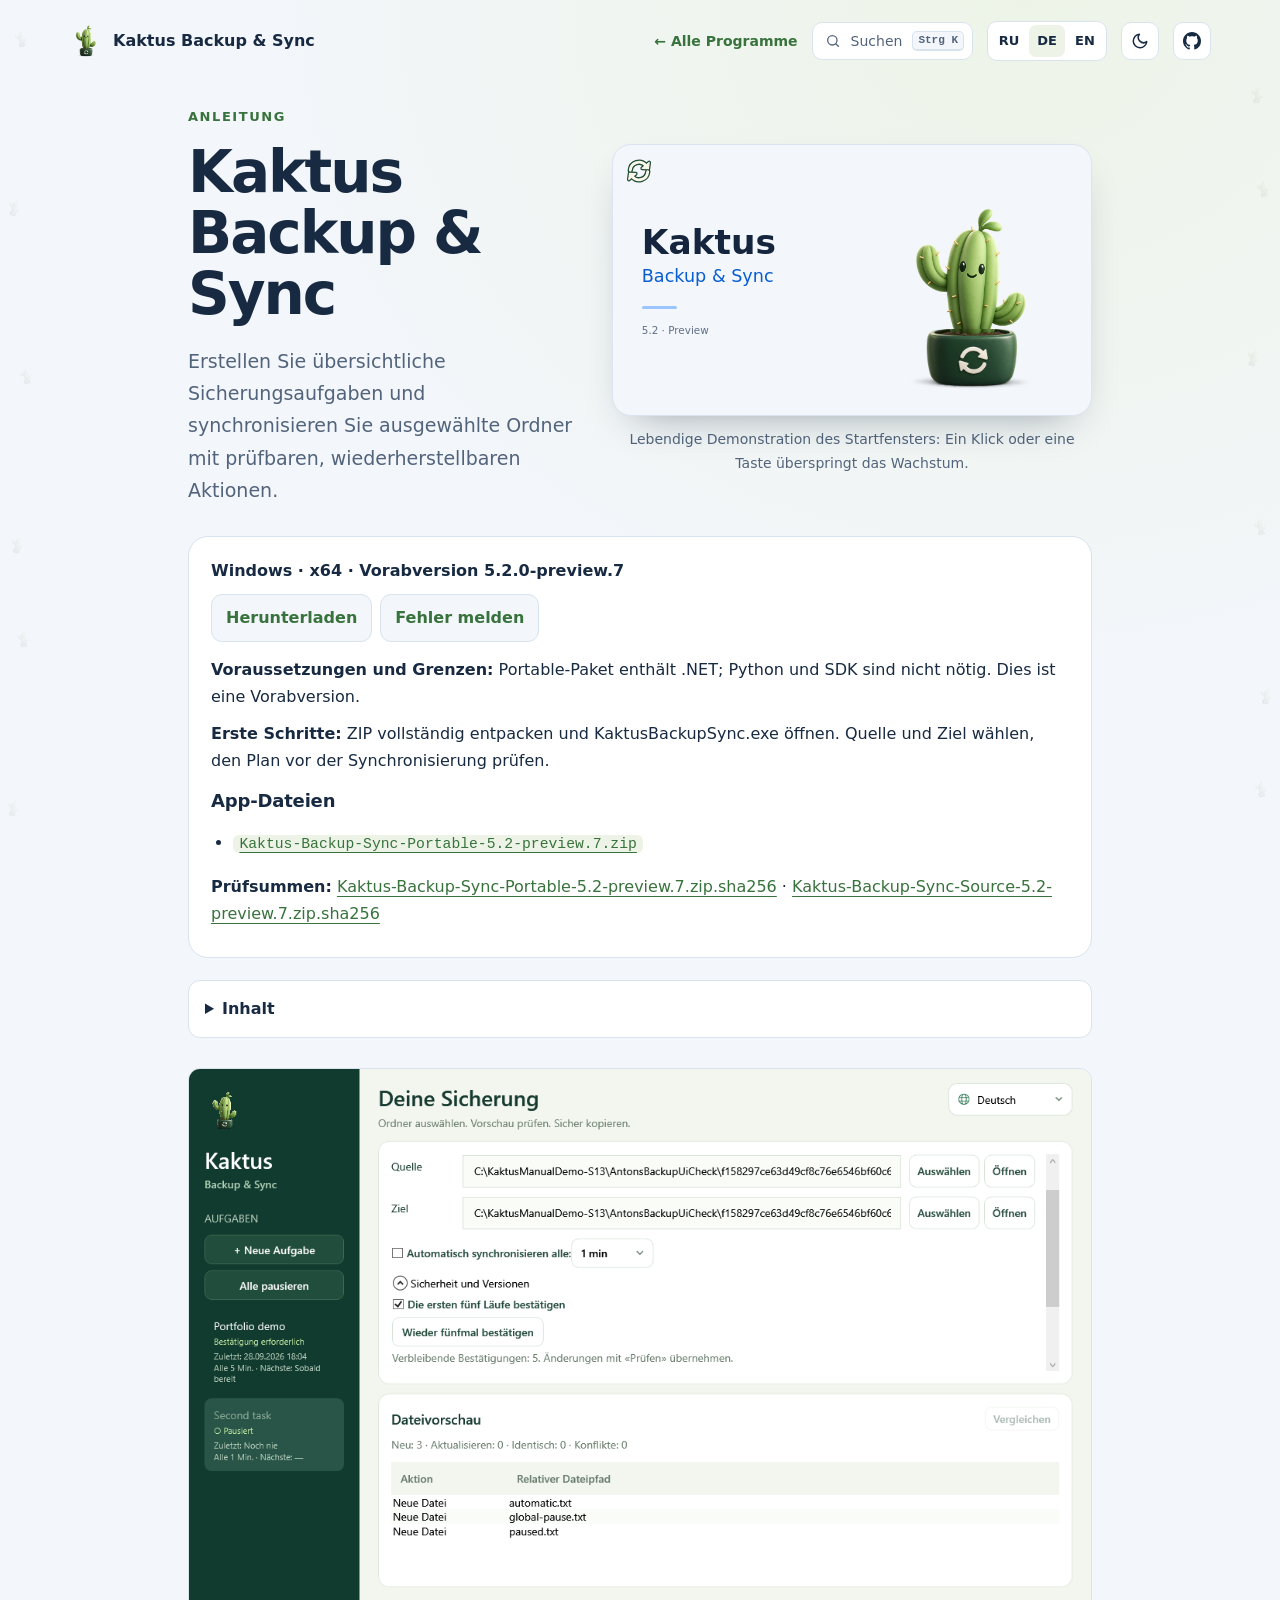
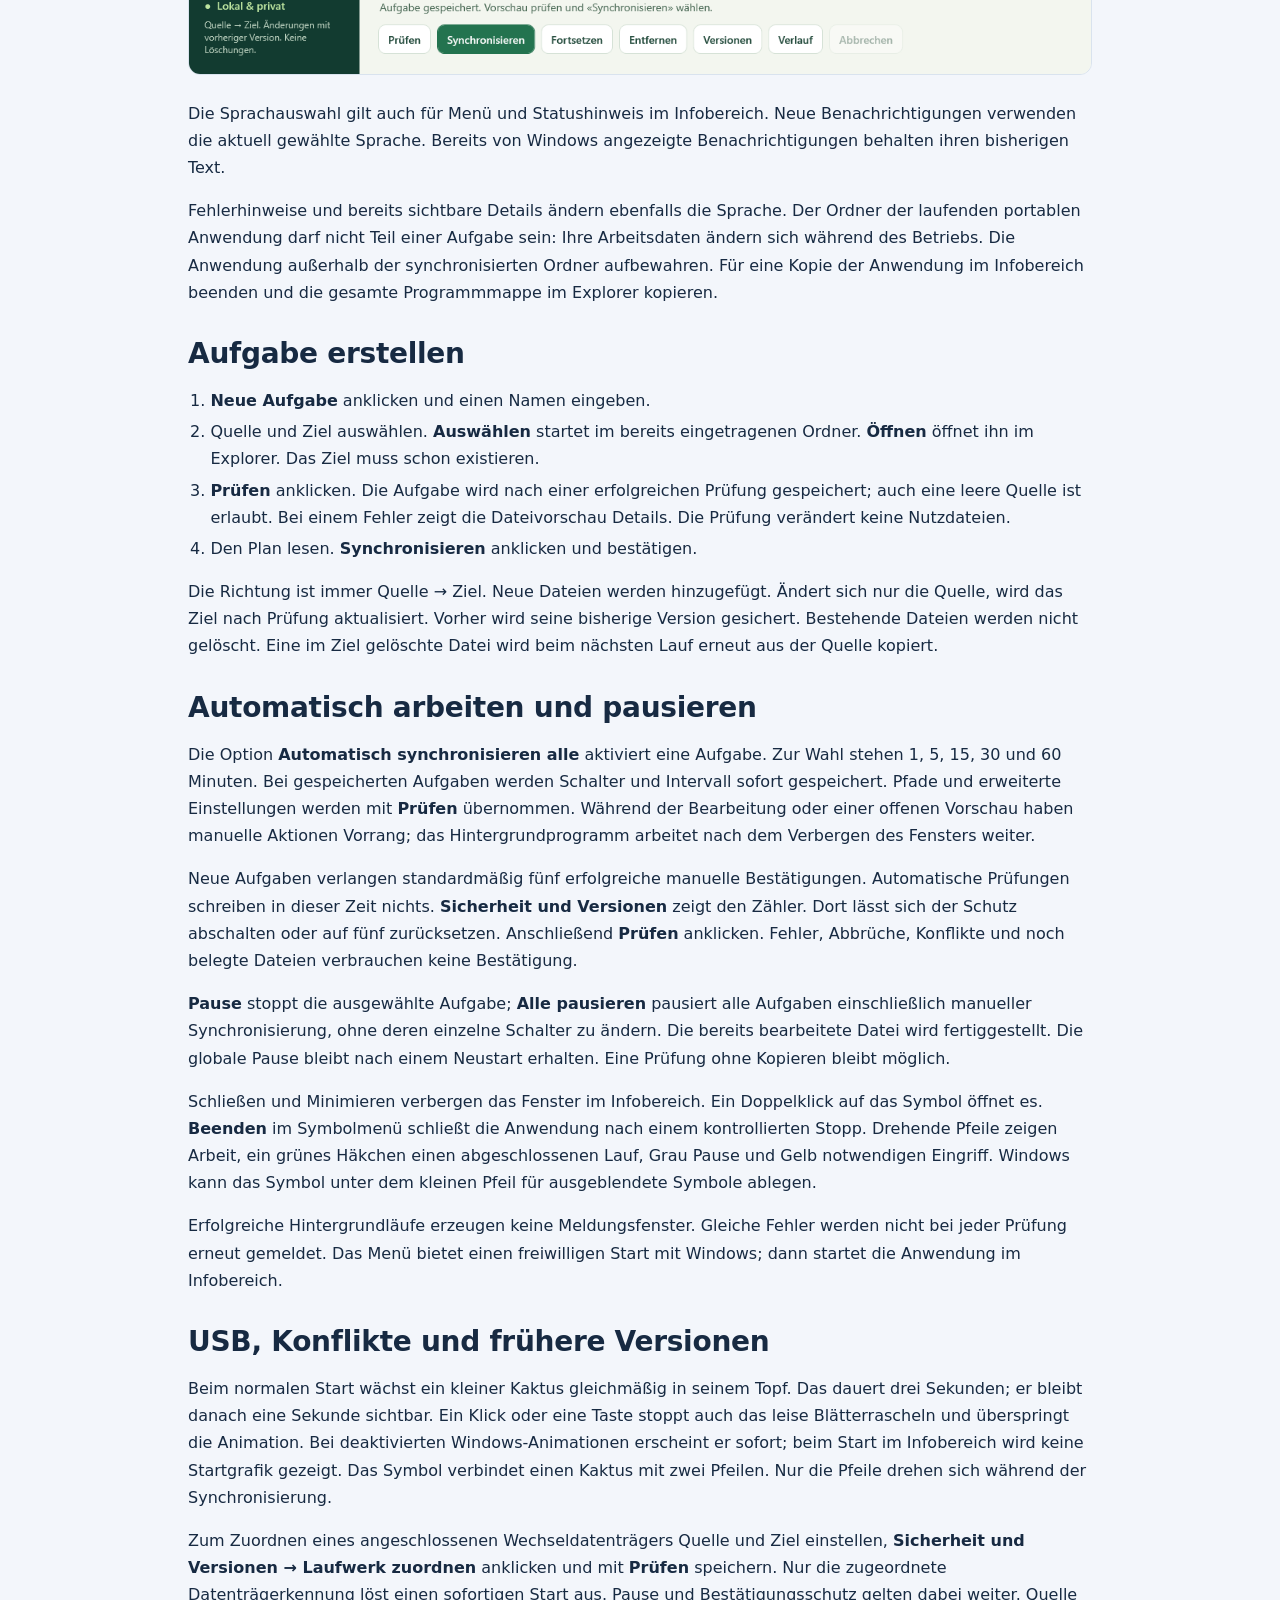
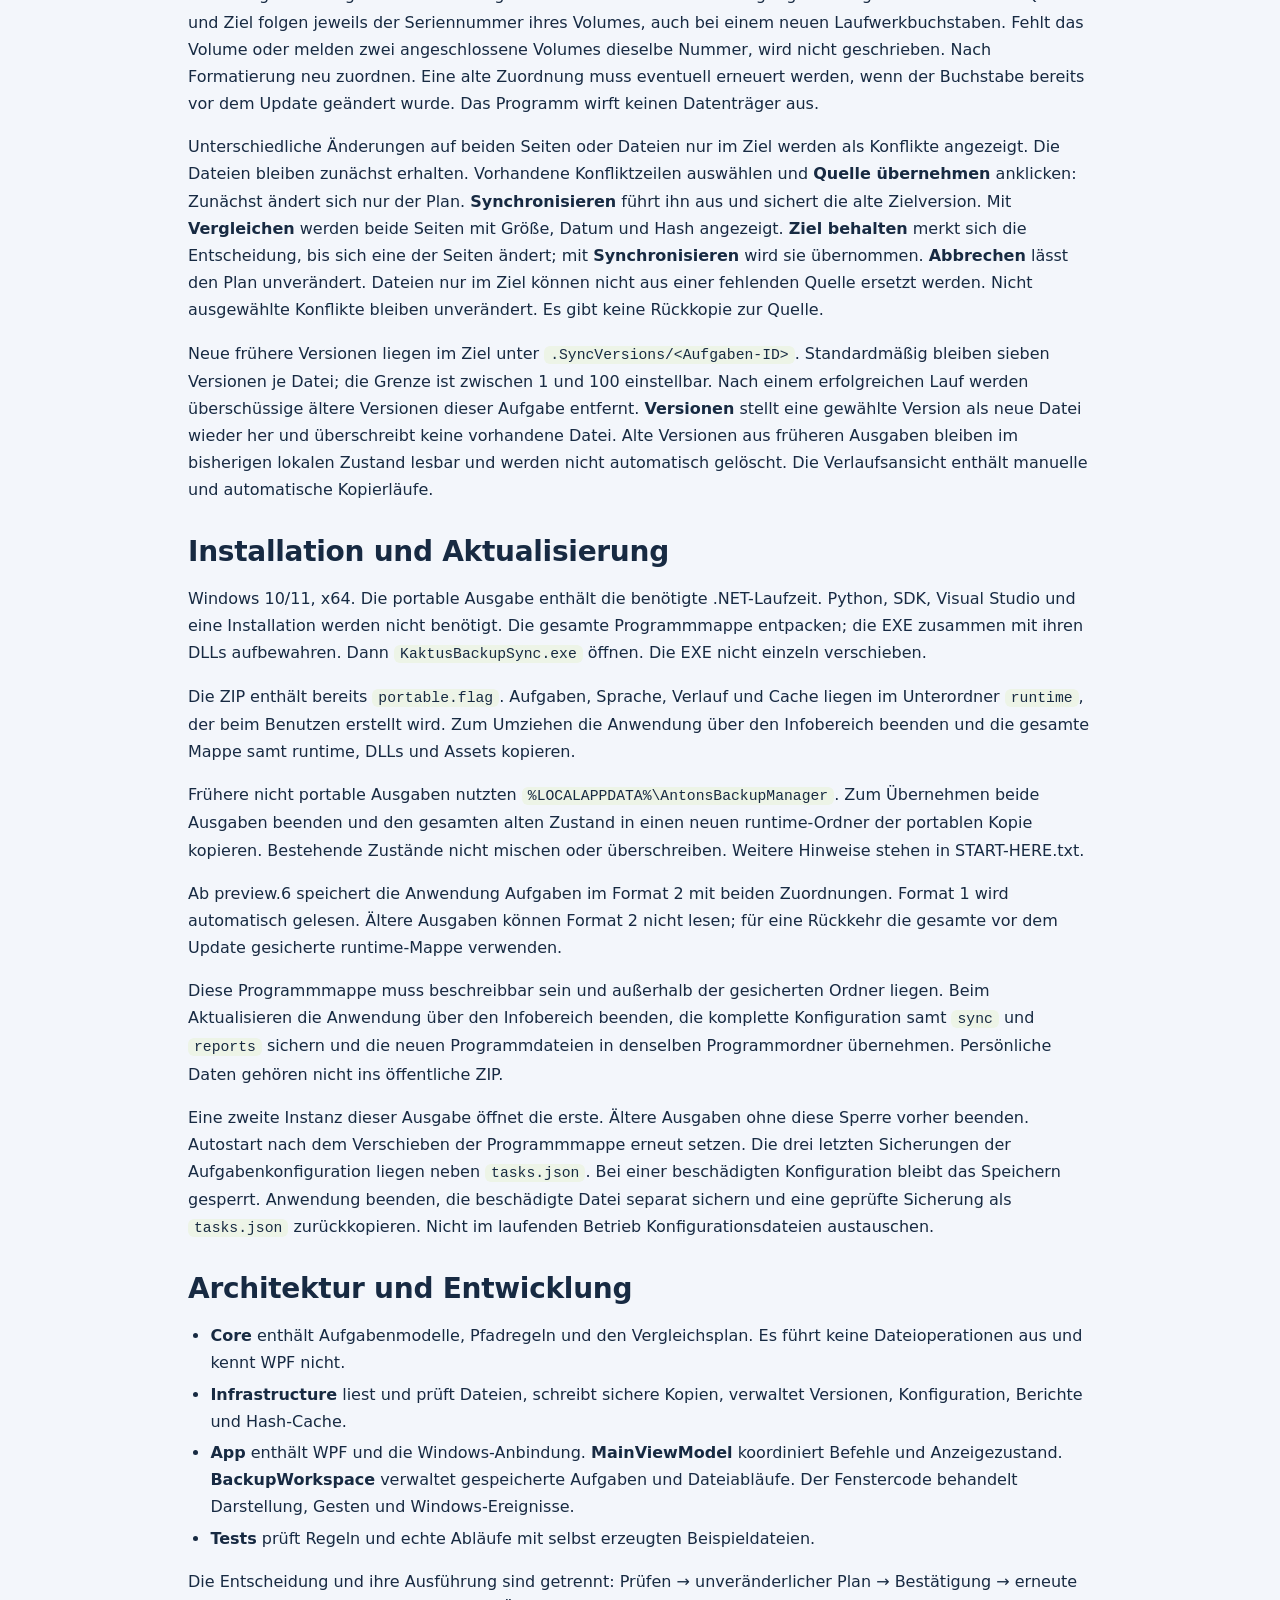
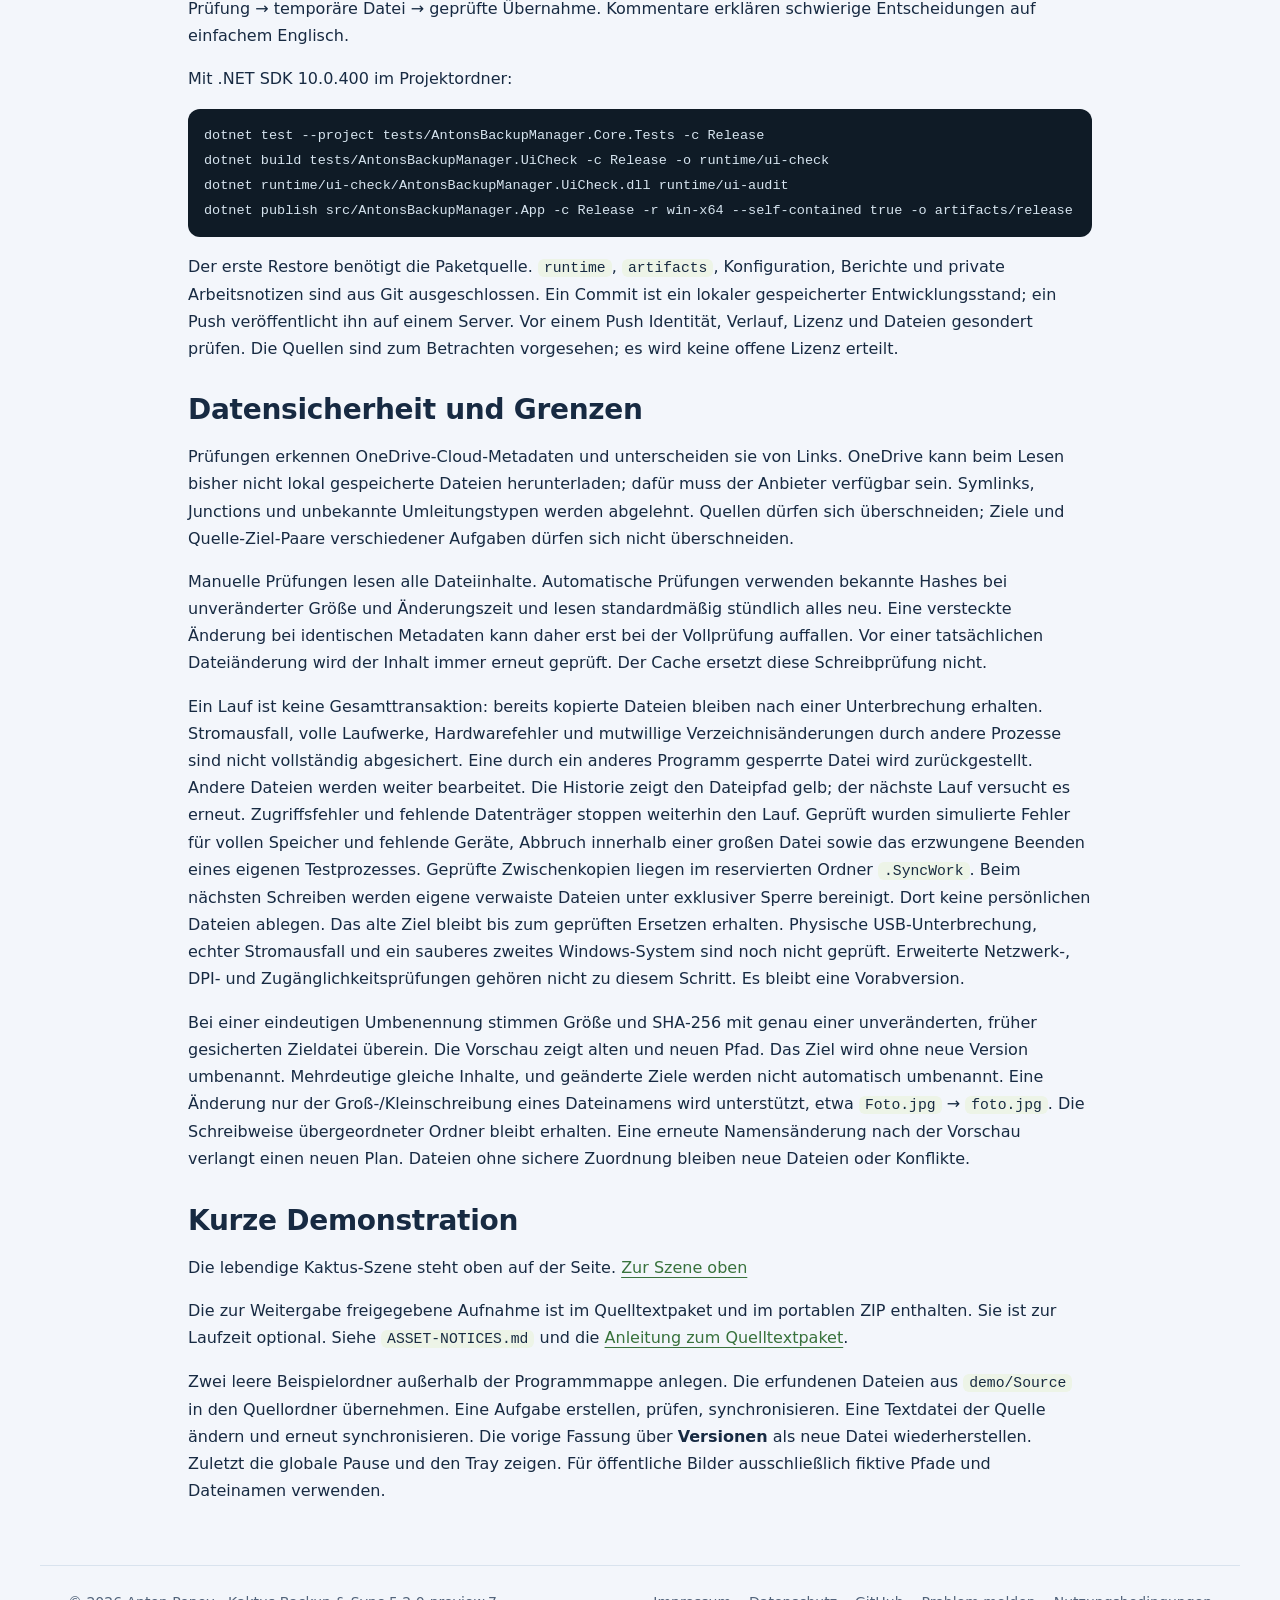
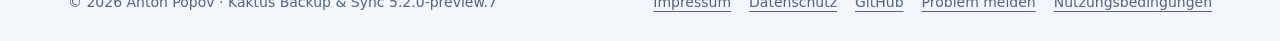
==== commit 7cc857ff: "kit: quiet side decor of program icons on wide screens One fixed, aria-hidden layer in the page marg" ====
--- a/Guide-de.html
+++ b/Guide-de.html
@@ -4,12 +4,12 @@
 <!-- ppk-head:start -->
 <link rel="icon" href="presentation-icon.png">
 <script src="assets/kit/kit-theme.js"></script>
-<link rel="stylesheet" href="assets/kit/kit.css?v=2026.11.06-1">
+<link rel="stylesheet" href="assets/kit/kit.css?v=2026.11.06-2">
 <link rel="stylesheet" href="presentation.css?v=26b20818">
 <link rel="stylesheet" href="guide-polish.css?v=62598140">
 <link rel="stylesheet" href="assets/cactus-demo.css?v=ede58412">
-<script src="assets/kit/programs.js?v=2026.11.06-1" defer></script>
-<script src="assets/kit/kit.js?v=2026.11.06-1" defer></script>
+<script src="assets/kit/programs.js?v=2026.11.06-2" defer></script>
+<script src="assets/kit/kit.js?v=2026.11.06-2" defer></script>
 <!-- ppk-head:end -->
 </head>
 <body class="ppk-page">
--- a/assets/kit/kit.css
+++ b/assets/kit/kit.css
@@ -245,3 +245,18 @@
   html.ppk-js .ppk-reveal:not(.ppk-in){opacity:1;transform:none}
 }
 @media (forced-colors:active){.ppk-pitem[aria-selected="true"]{outline:2px solid Highlight}.ppk-tabs button[aria-selected="true"]{outline:2px solid Highlight}}
+
+/* side decor (kit.js builds it on screens >= 1280px; nothing without JS) */
+.ppk-decor{display:none}
+@media (min-width:1280px){
+  .ppk-decor{display:block;position:fixed;inset:0;z-index:0;overflow:hidden;pointer-events:none;container-type:inline-size;opacity:0;transition:opacity 1.2s ease}
+  .ppk-decor.ppk-decor-on{opacity:1}
+  .ppk-decor-side{position:absolute;top:0;bottom:0;width:calc((100cqi - var(--ppk-decor-shell,var(--ppk-shell)))/2);animation:ppk-decor-drift 90s ease-in-out infinite alternate;will-change:transform}
+  .ppk-decor-l{left:0}
+  .ppk-decor-r{right:0;animation-direction:alternate-reverse}
+  .ppk-decor-i{--ppk-sz:clamp(18px,calc(var(--ppk-k,1) * ((100cqi - var(--ppk-decor-shell,var(--ppk-shell)))/2 - 28px)),72px);position:absolute;top:var(--ppk-y,0);left:calc(var(--ppk-x,.5) * (100% - 1.2 * var(--ppk-sz)) + .1 * var(--ppk-sz));width:var(--ppk-sz);height:var(--ppk-sz);object-fit:contain;opacity:.06;transform:rotate(var(--ppk-r,0deg));user-select:none}
+  [data-theme="dark"] .ppk-decor-i{opacity:.08}
+}
+@keyframes ppk-decor-drift{from{transform:translateY(-10px)}to{transform:translateY(10px)}}
+@media print{.ppk-decor{display:none!important}}
+@media (prefers-reduced-motion:reduce){.ppk-decor{transition:none}.ppk-decor-side{animation:none;will-change:auto}}
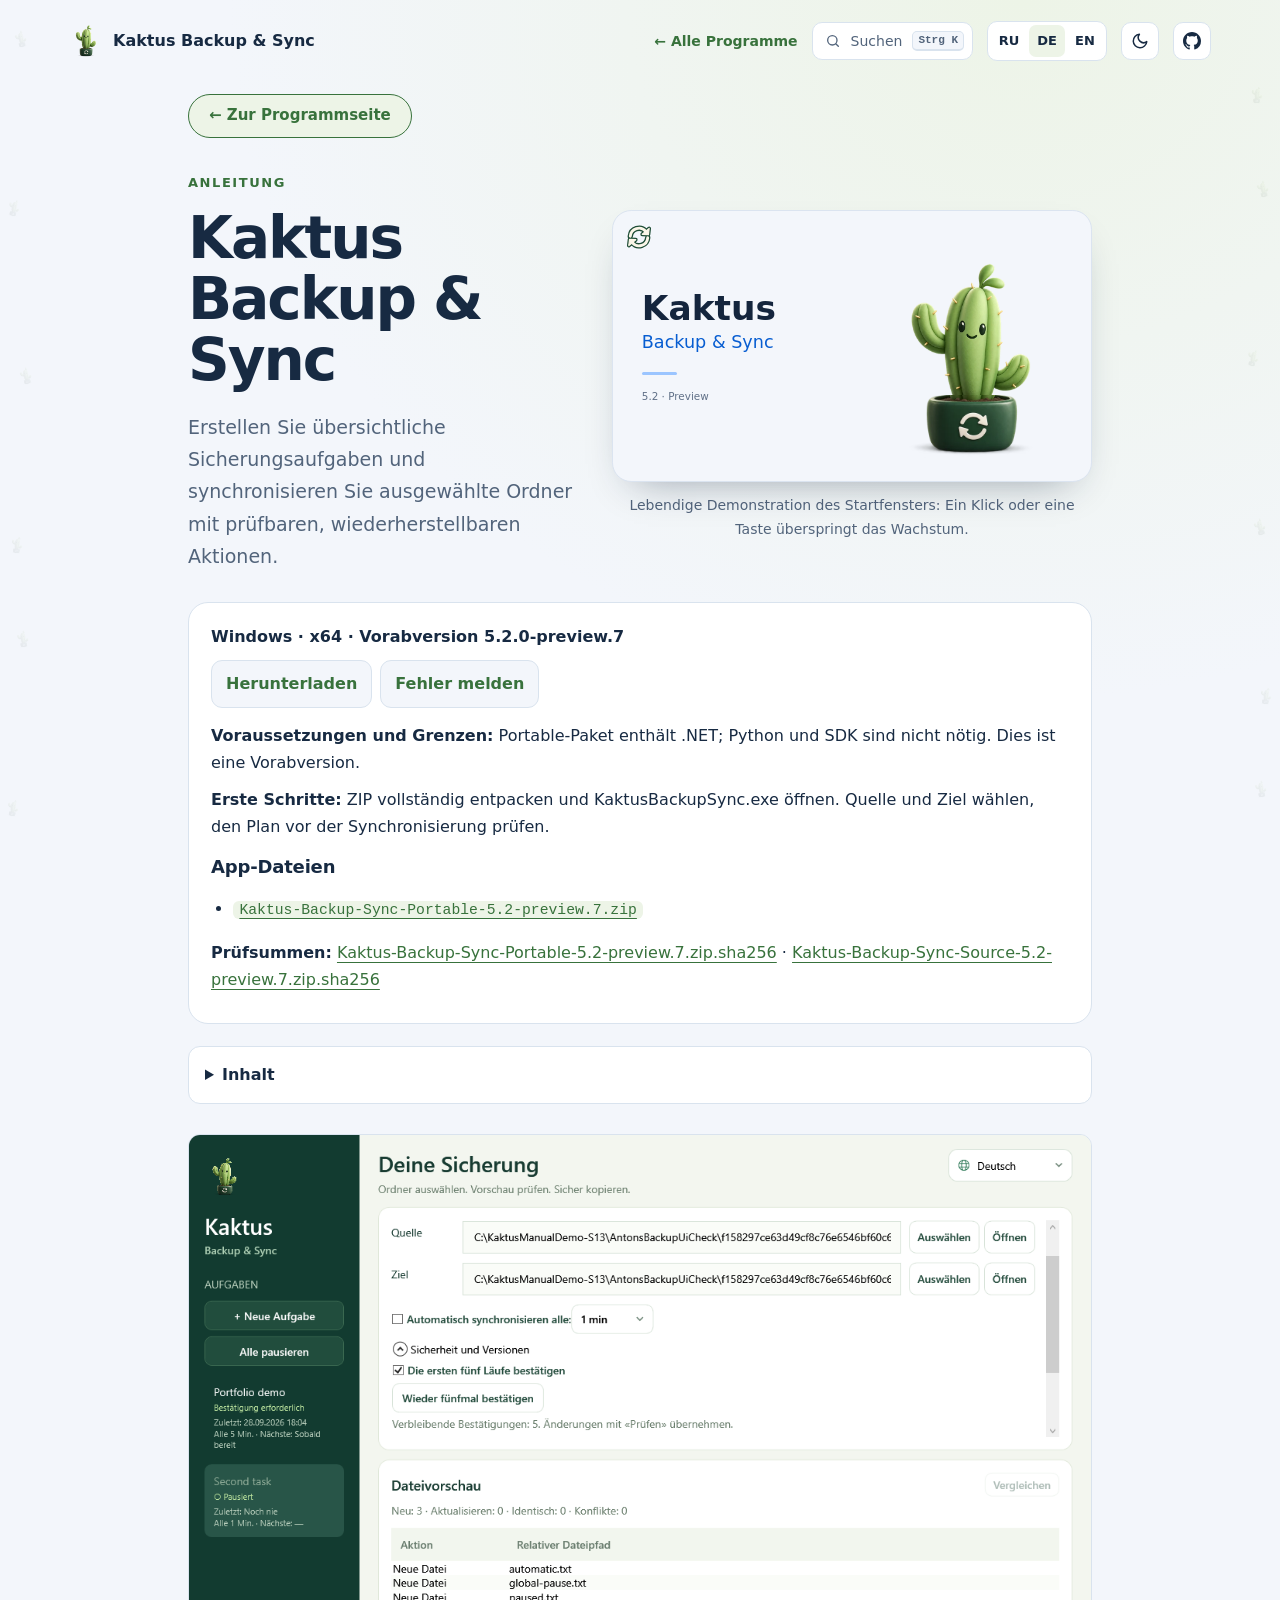
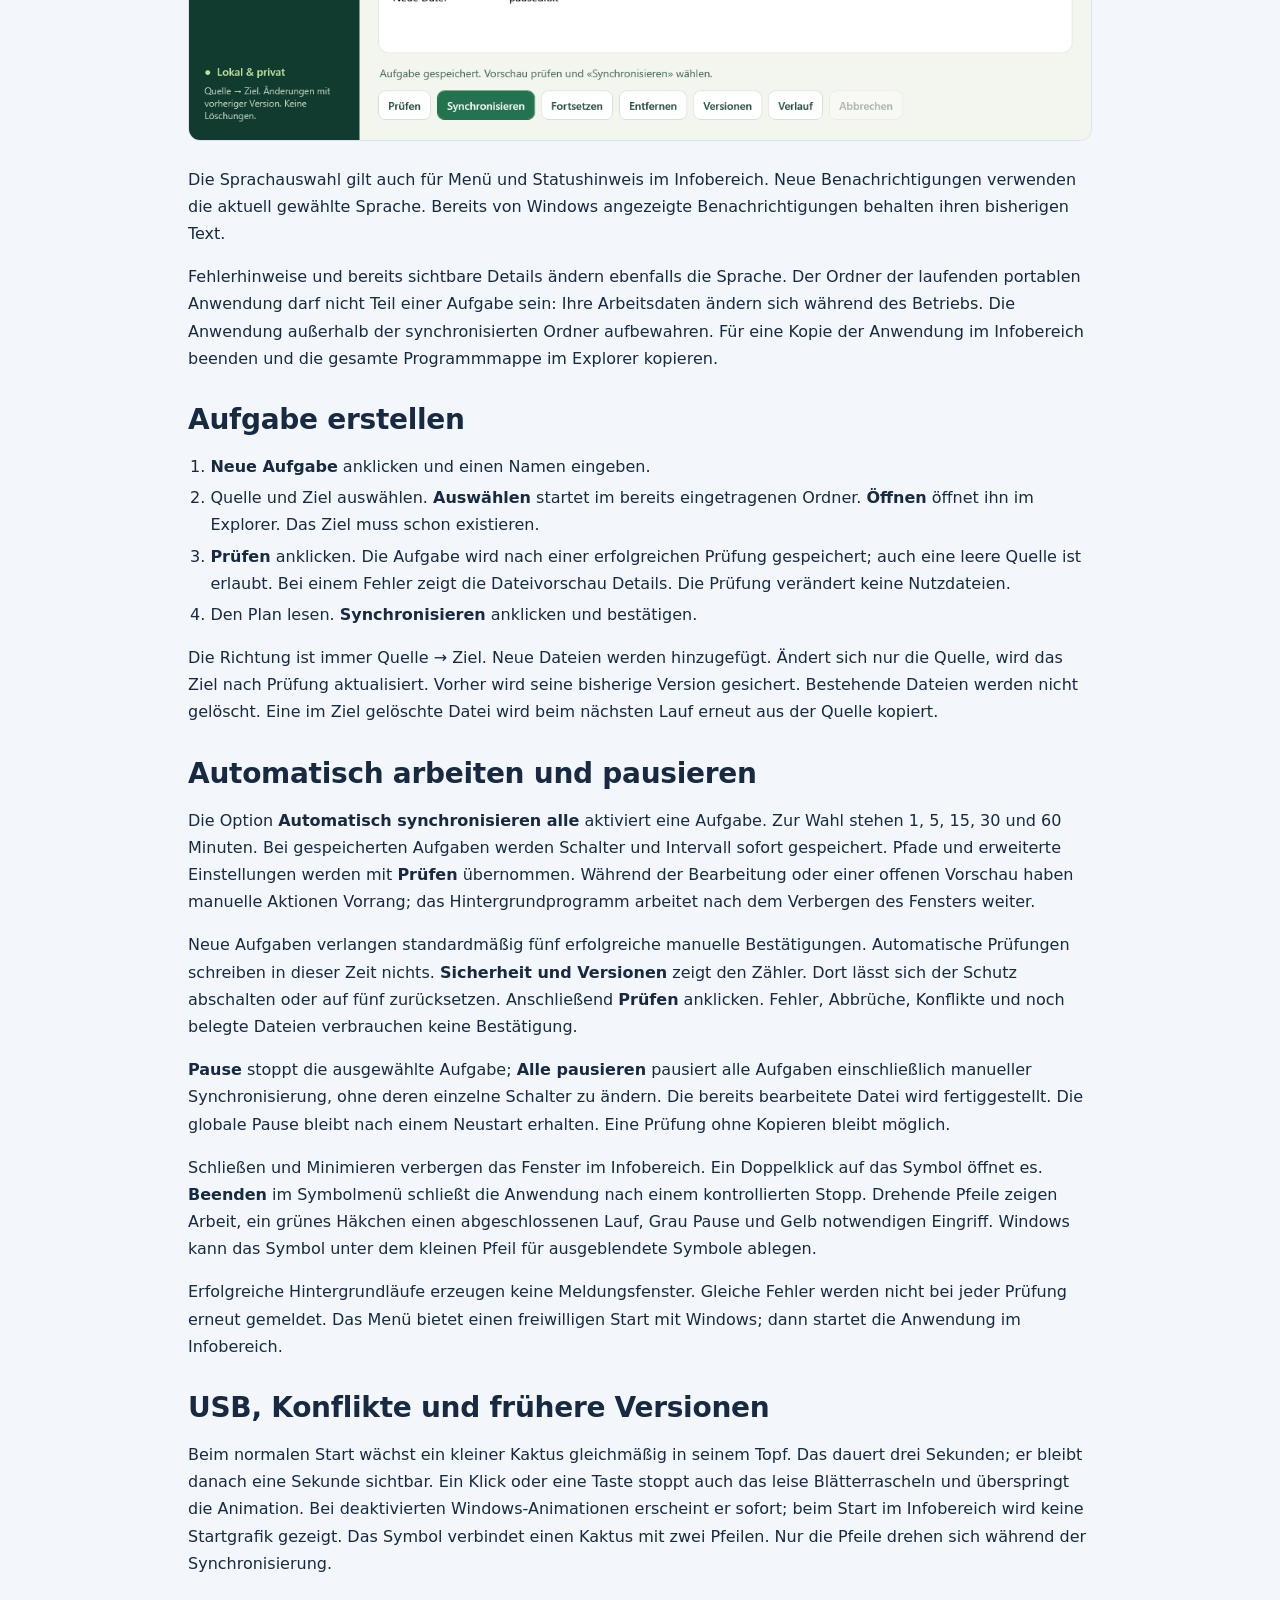
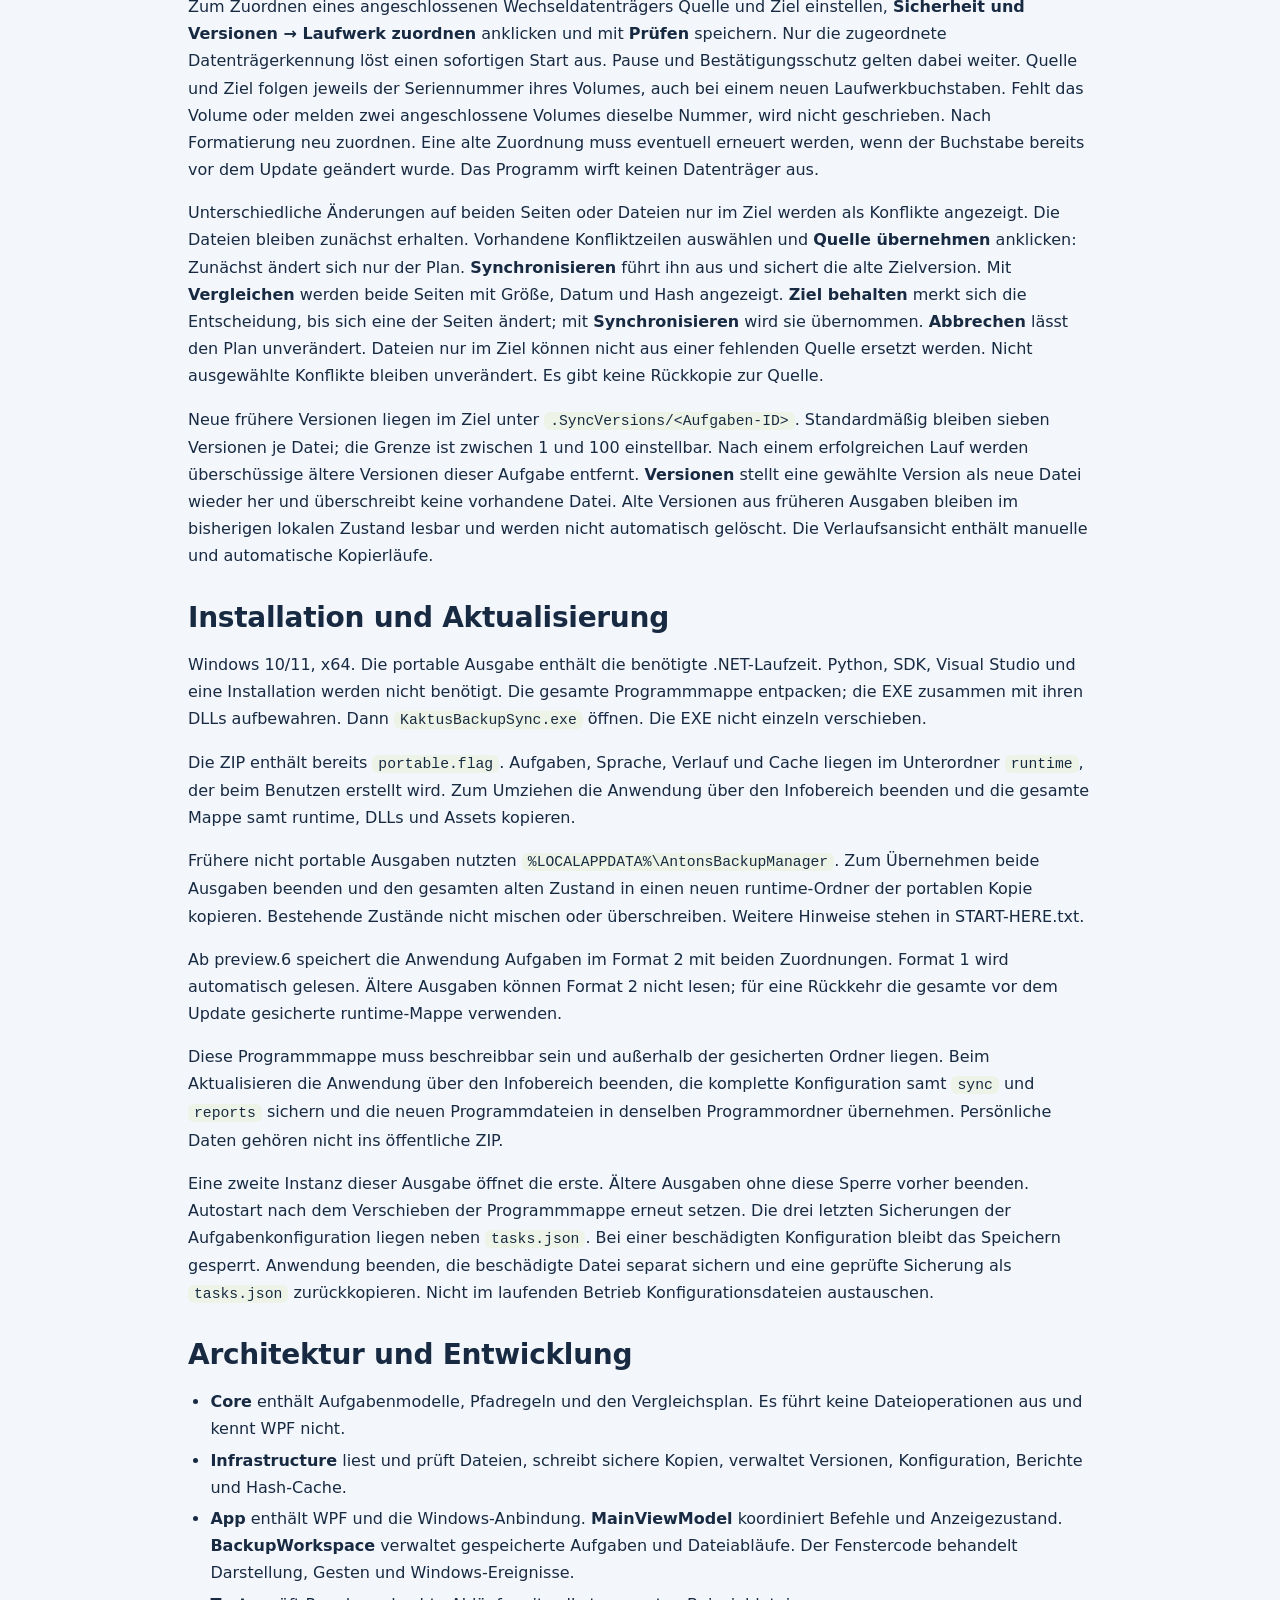
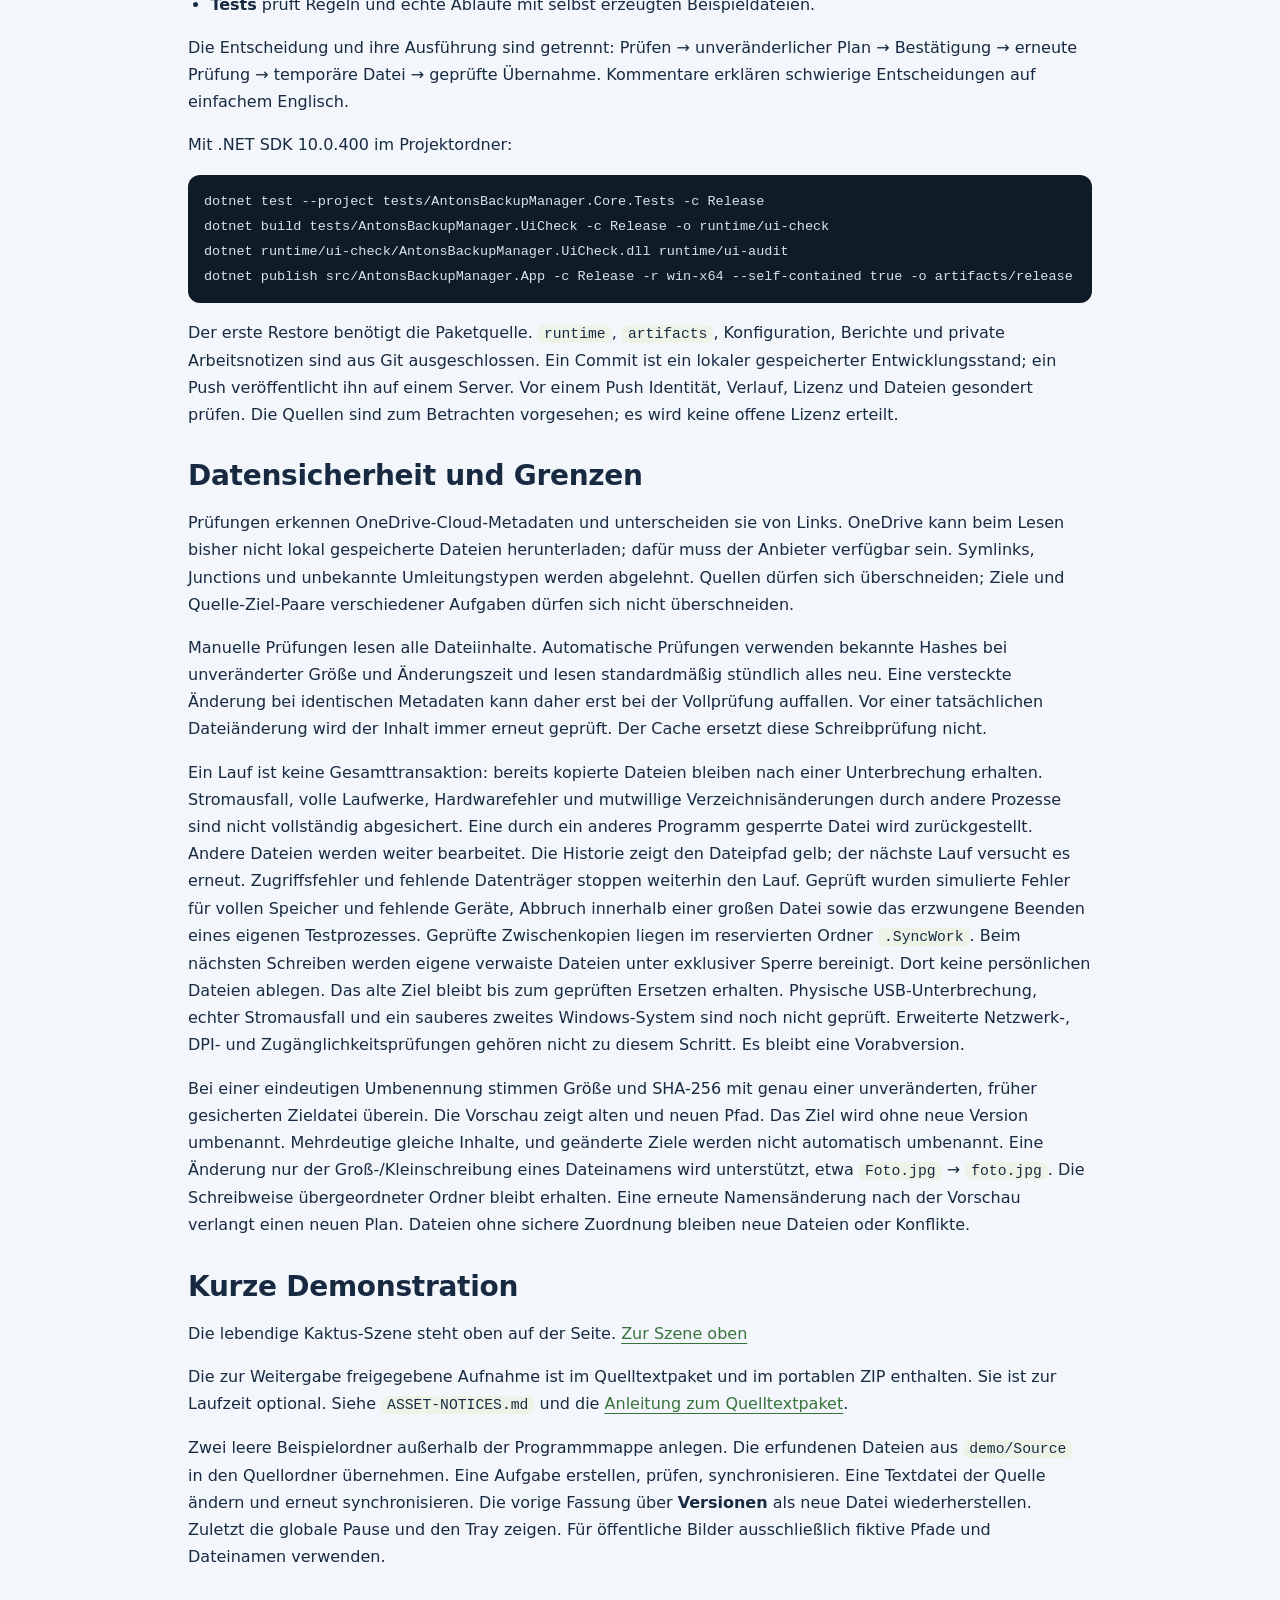
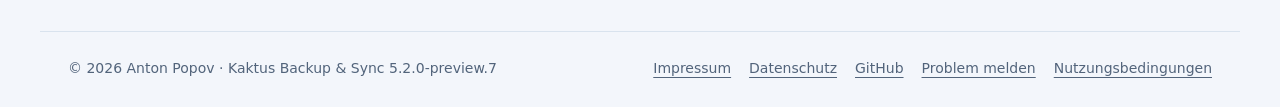
==== commit a27a5df4: "guide: button back to the program page Every guide page opens with a visible link to the program's o" ====
--- a/Guide-de.html
+++ b/Guide-de.html
@@ -6,7 +6,7 @@
 <script src="assets/kit/kit-theme.js"></script>
 <link rel="stylesheet" href="assets/kit/kit.css?v=2026.11.06-2">
 <link rel="stylesheet" href="presentation.css?v=26b20818">
-<link rel="stylesheet" href="guide-polish.css?v=62598140">
+<link rel="stylesheet" href="guide-polish.css?v=c82af6e0">
 <link rel="stylesheet" href="assets/cactus-demo.css?v=ede58412">
 <script src="assets/kit/programs.js?v=2026.11.06-2" defer></script>
 <script src="assets/kit/kit.js?v=2026.11.06-2" defer></script>
@@ -20,6 +20,7 @@
 </div>
 <!-- ppk-header:end -->
 <main class="ppk-shell ppk-prose guide" id="main">
+<!-- ppk-guide-home:start --><p class="guide-home"><a class="guide-home-link" href="index.html">← Zur Programmseite</a></p><!-- ppk-guide-home:end -->
 <!-- guide-hero:start --><section class="guide-hero guide-hero-live" id="guide-hero"><p class="guide-kicker">Anleitung</p><h1>Kaktus Backup &amp; Sync</h1><p class="guide-lead">Erstellen Sie übersichtliche Sicherungsaufgaben und synchronisieren Sie ausgewählte Ordner mit prüfbaren, wiederherstellbaren Aktionen.</p><!-- cactus-demo:start -->
 <div class="cactus-scene">
 <p class="cactus-static"><a class="guide-full-image" href="docs/images/manual/startup.png" aria-label="Vollständiges Bild öffnen"><img src="docs/images/manual/startup.png" alt="Startbildschirm mit dem freigegebenen Kaktus-Maskottchen." width="600" height="340"></a></p>
--- a/guide-polish.css
+++ b/guide-polish.css
@@ -28,3 +28,6 @@
 .guide-tools ol{display:grid;grid-template-columns:repeat(2,minmax(0,1fr));gap:4px 24px;margin:4px 0 12px;padding-left:22px}
 .guide-tools li{min-width:0}
 @media(max-width:760px){.guide-tools ol{grid-template-columns:1fr}.card{padding:18px}}
+.guide-home{margin:22px 0 4px}
+body.ppk-page a.guide-home-link{display:inline-flex;align-items:center;min-height:44px;padding:10px 20px;border:1px solid var(--ppk-accent);border-radius:999px;background:var(--ppk-tint);color:var(--ppk-accent);font-size:15px;font-weight:700;line-height:1.3;text-decoration:none}
+body.ppk-page a.guide-home-link:hover{background:var(--ppk-accent);color:var(--ppk-accent-ink,#fff)}
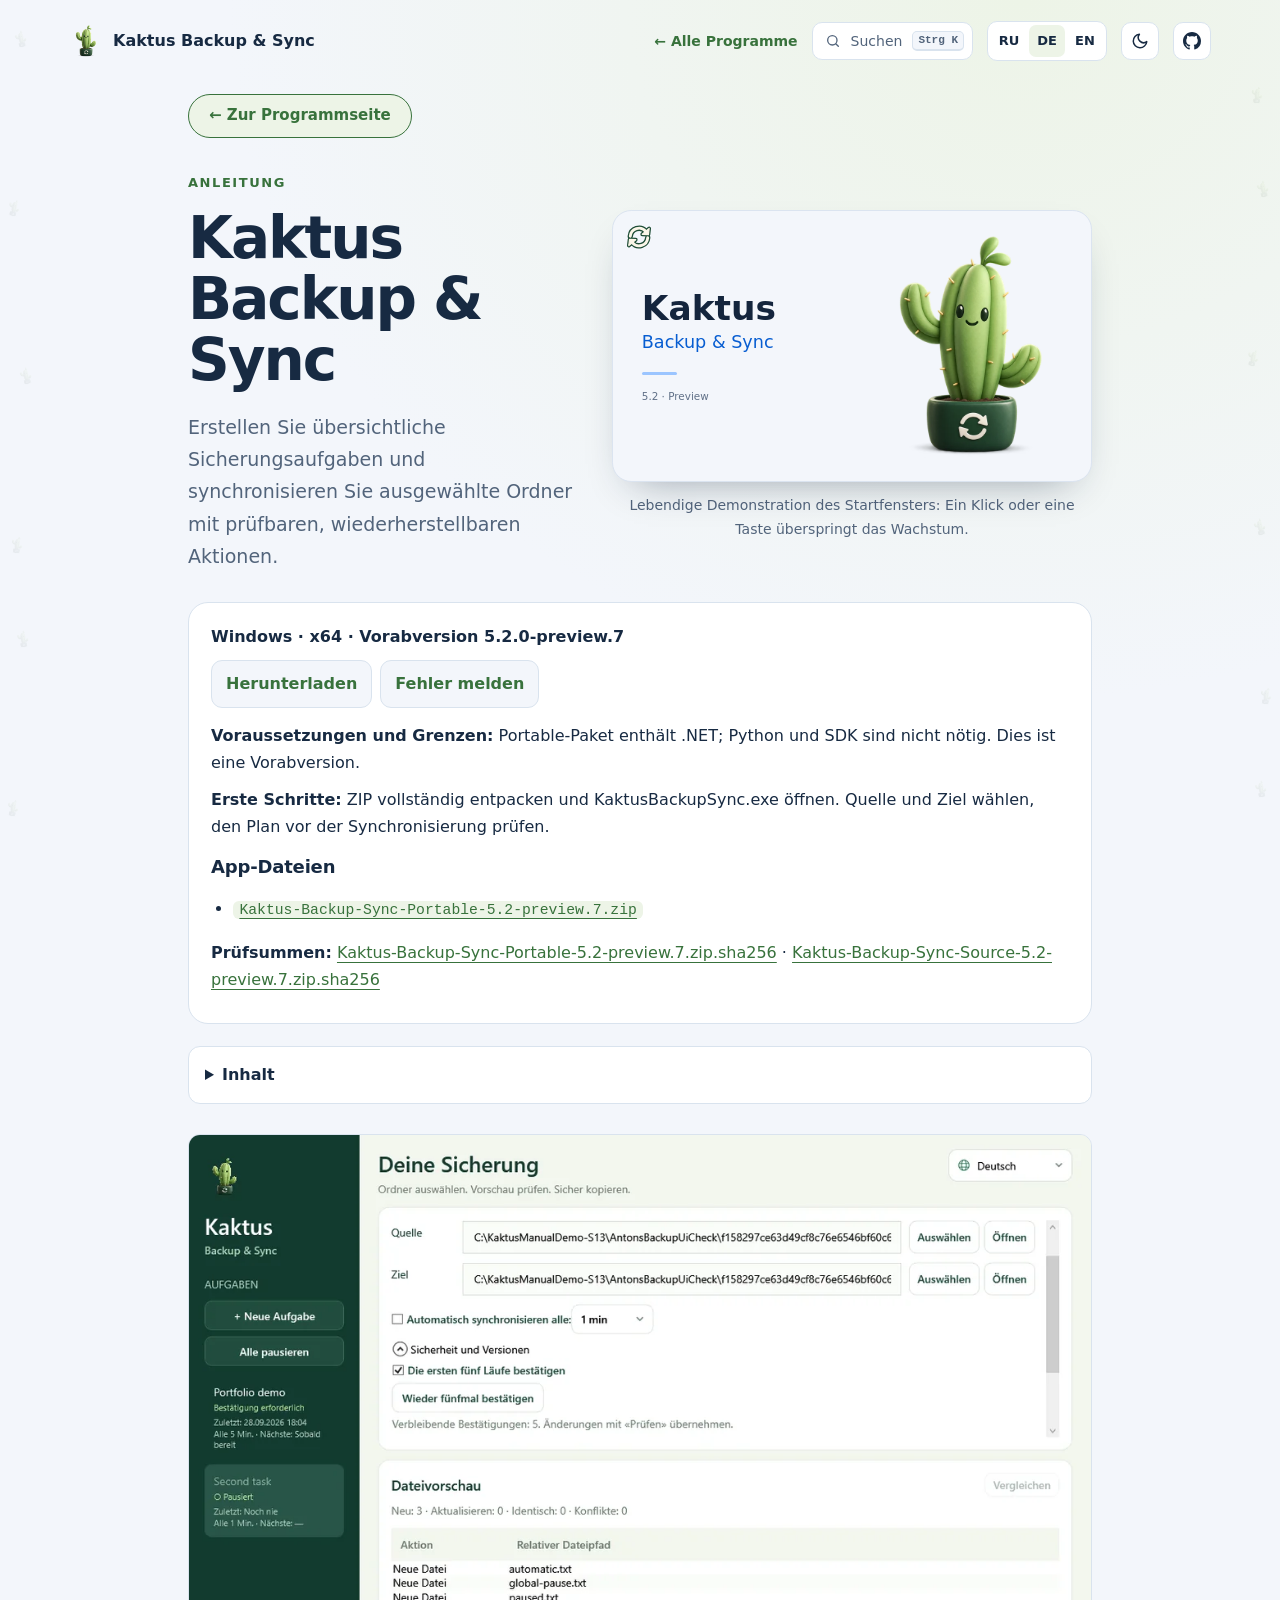
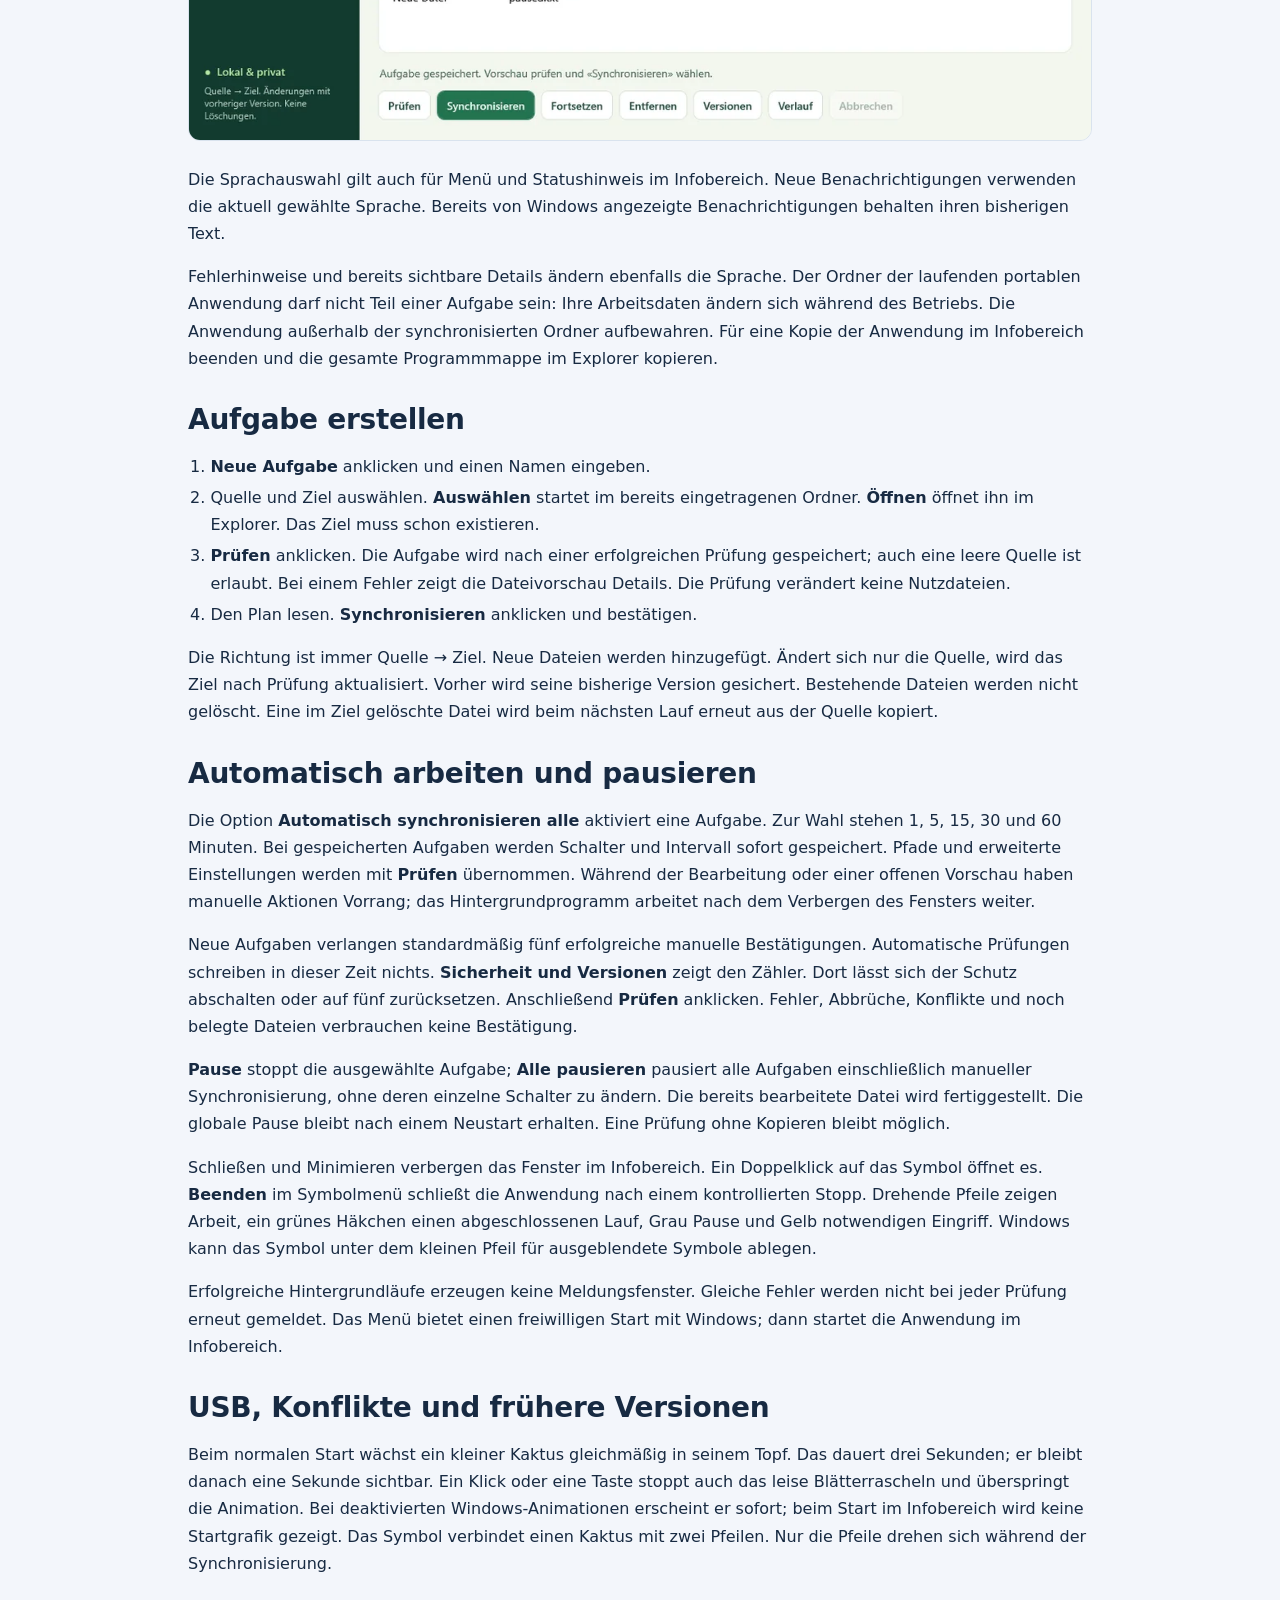
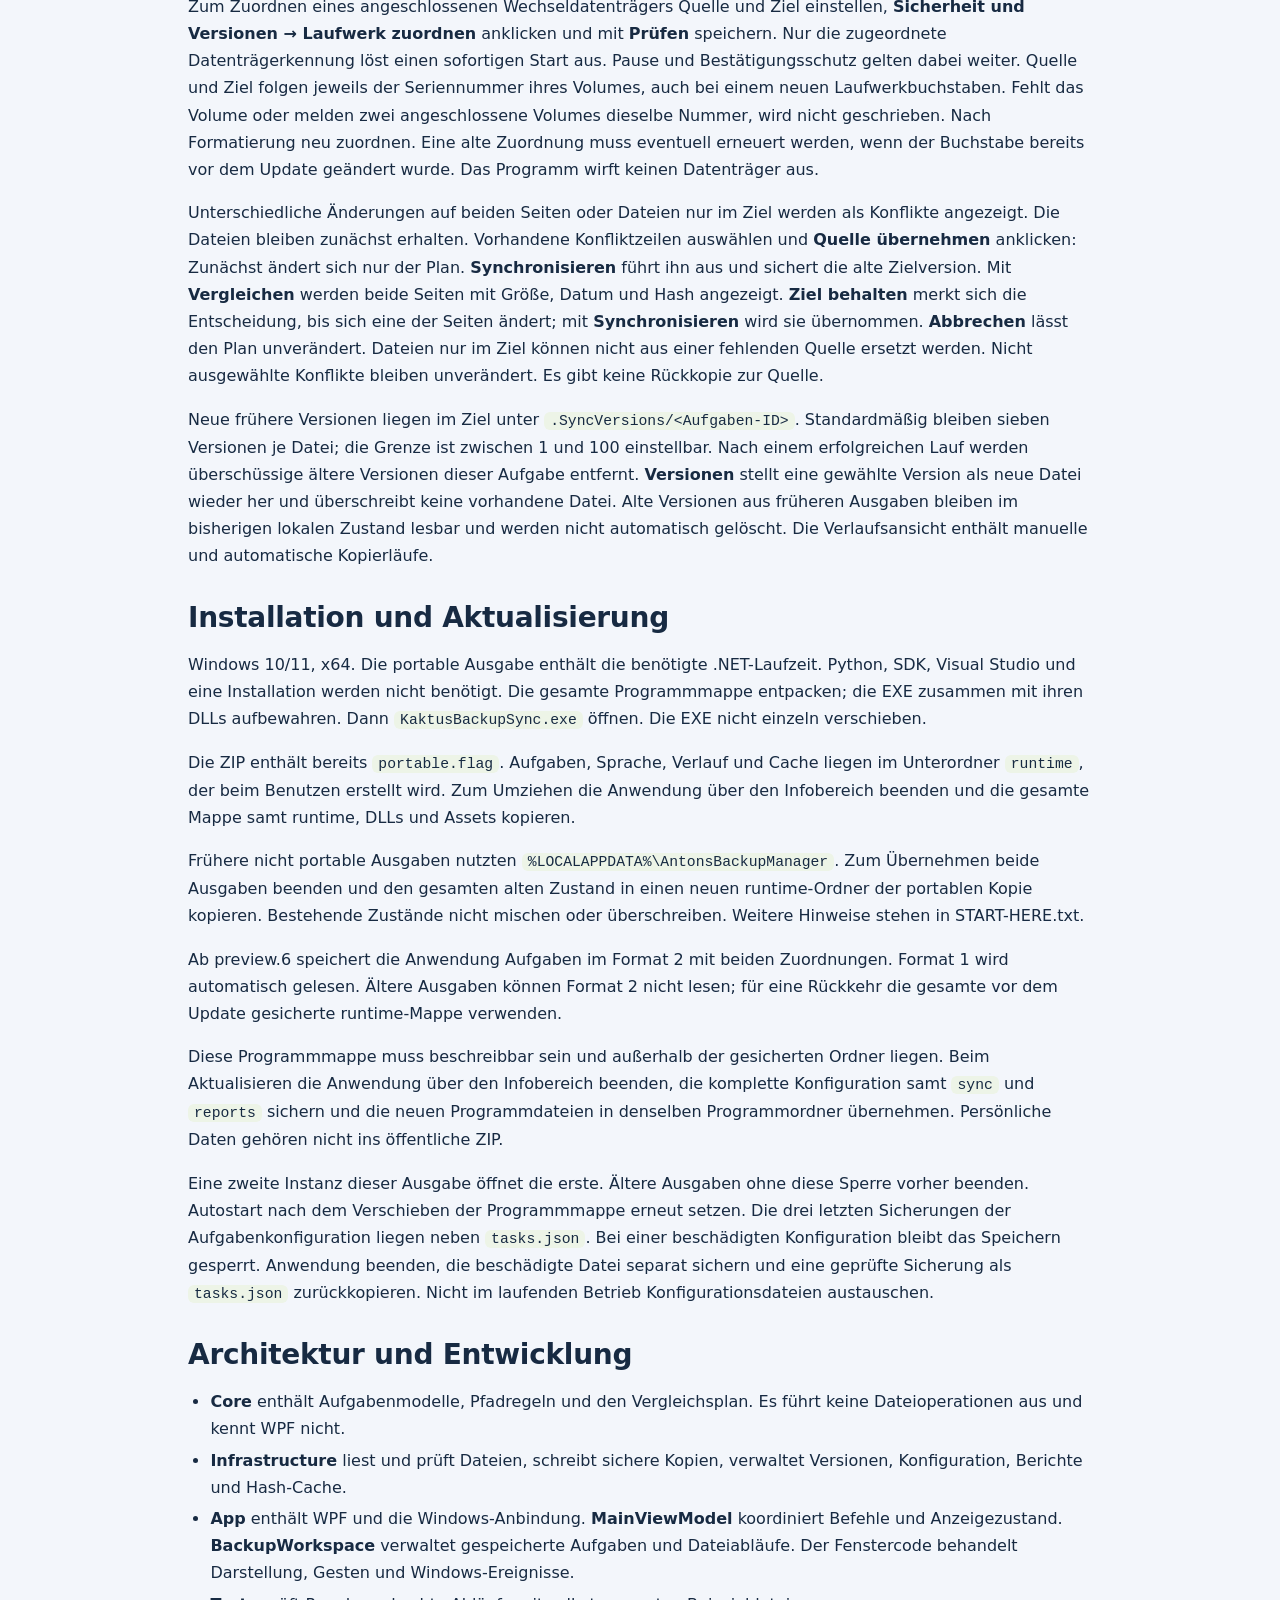
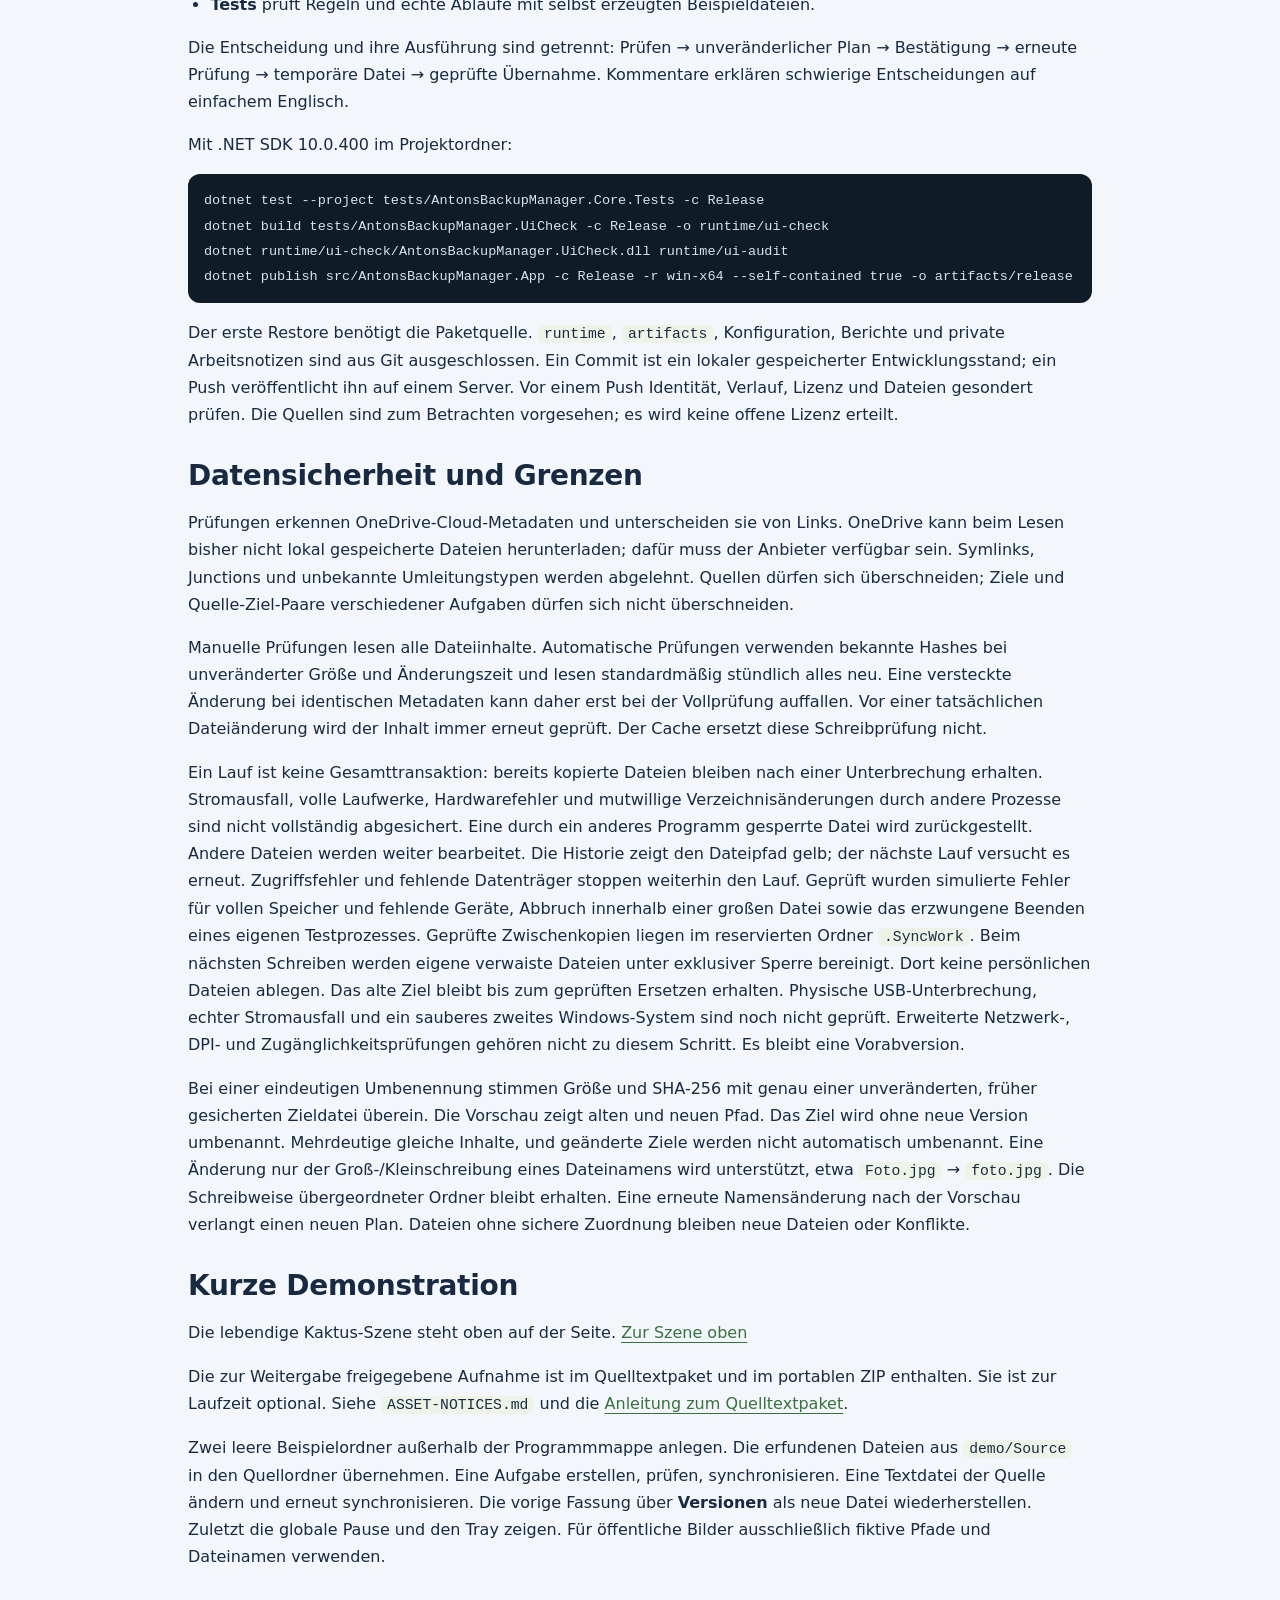
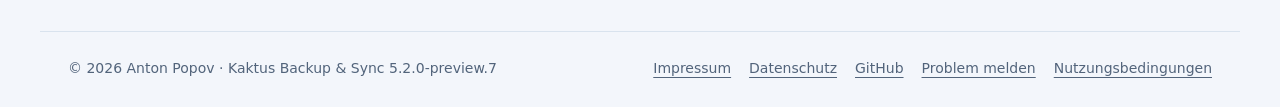
==== commit b50c8c50: "perf: smaller site images and icons, local guide images Screenshots get WebP copies at twice their s" ====
--- a/Guide-de.html
+++ b/Guide-de.html
@@ -23,7 +23,7 @@
 <!-- ppk-guide-home:start --><p class="guide-home"><a class="guide-home-link" href="index.html">← Zur Programmseite</a></p><!-- ppk-guide-home:end -->
 <!-- guide-hero:start --><section class="guide-hero guide-hero-live" id="guide-hero"><p class="guide-kicker">Anleitung</p><h1>Kaktus Backup &amp; Sync</h1><p class="guide-lead">Erstellen Sie übersichtliche Sicherungsaufgaben und synchronisieren Sie ausgewählte Ordner mit prüfbaren, wiederherstellbaren Aktionen.</p><!-- cactus-demo:start -->
 <div class="cactus-scene">
-<p class="cactus-static"><a class="guide-full-image" href="docs/images/manual/startup.png" aria-label="Vollständiges Bild öffnen"><img src="docs/images/manual/startup.png" alt="Startbildschirm mit dem freigegebenen Kaktus-Maskottchen." width="600" height="340"></a></p>
+<p class="cactus-static"><a class="guide-full-image" href="docs/images/manual/startup.png" aria-label="Vollständiges Bild öffnen"><img src="docs/images/manual/startup.png" alt="Startbildschirm mit dem freigegebenen Kaktus-Maskottchen." width="600" height="340" decoding="async"></a></p>
 <div class="cactus-demo" data-cactus-demo data-start="load" data-image="assets/cactus/mascot.webp" hidden>
 <div class="cactus-window" role="group" aria-label="Startfenster von Kaktus Backup &amp; Sync — lebendige Demonstration">
 <div class="cactus-copy"><div class="cactus-title">Kaktus</div><div class="cactus-sub">Backup &amp; Sync</div><div class="cactus-bar"></div><div class="cactus-ver">5.2 · Preview</div></div>
@@ -50,7 +50,7 @@
 <!-- public-release:end -->
 <!-- guide-polish:start --><aside class="guide-tools"><details><summary>Inhalt</summary><ol><li><a href="#aufgabe-erstellen">Aufgabe erstellen</a></li><li><a href="#automatisch-arbeiten-und-pausieren">Automatisch arbeiten und pausieren</a></li><li><a href="#usb-konflikte-und-fruhere-versionen">USB, Konflikte und frühere Versionen</a></li><li><a href="#installation-und-aktualisierung">Installation und Aktualisierung</a></li><li><a href="#architektur-und-entwicklung">Architektur und Entwicklung</a></li><li><a href="#datensicherheit-und-grenzen">Datensicherheit und Grenzen</a></li><li><a href="#kurze-demonstration">Kurze Demonstration</a></li></ol></details></aside><!-- guide-polish:end -->
 <section class="overview">
-<p><a class="guide-full-image" href="docs/images/manual/de-main.png" aria-label="Vollständiges Bild öffnen"><img src="docs/images/manual/de-main.png" alt="Hauptfenster auf Deutsch; Ordnernamen und Dateien sind frei erfunden." /></a></p>
+<p><a class="guide-full-image" href="docs/images/manual/de-main.png" aria-label="Vollständiges Bild öffnen"><img src="assets/web/de-main.ba5cebeb.webp" alt="Hauptfenster auf Deutsch; Ordnernamen und Dateien sind frei erfunden." width="1164" height="781" loading="lazy" decoding="async" /></a></p>
 <p>Die Sprachauswahl gilt auch für Menü und Statushinweis im Infobereich. Neue
 Benachrichtigungen verwenden die aktuell gewählte Sprache. Bereits von Windows
 angezeigte Benachrichtigungen behalten ihren bisherigen Text.</p>
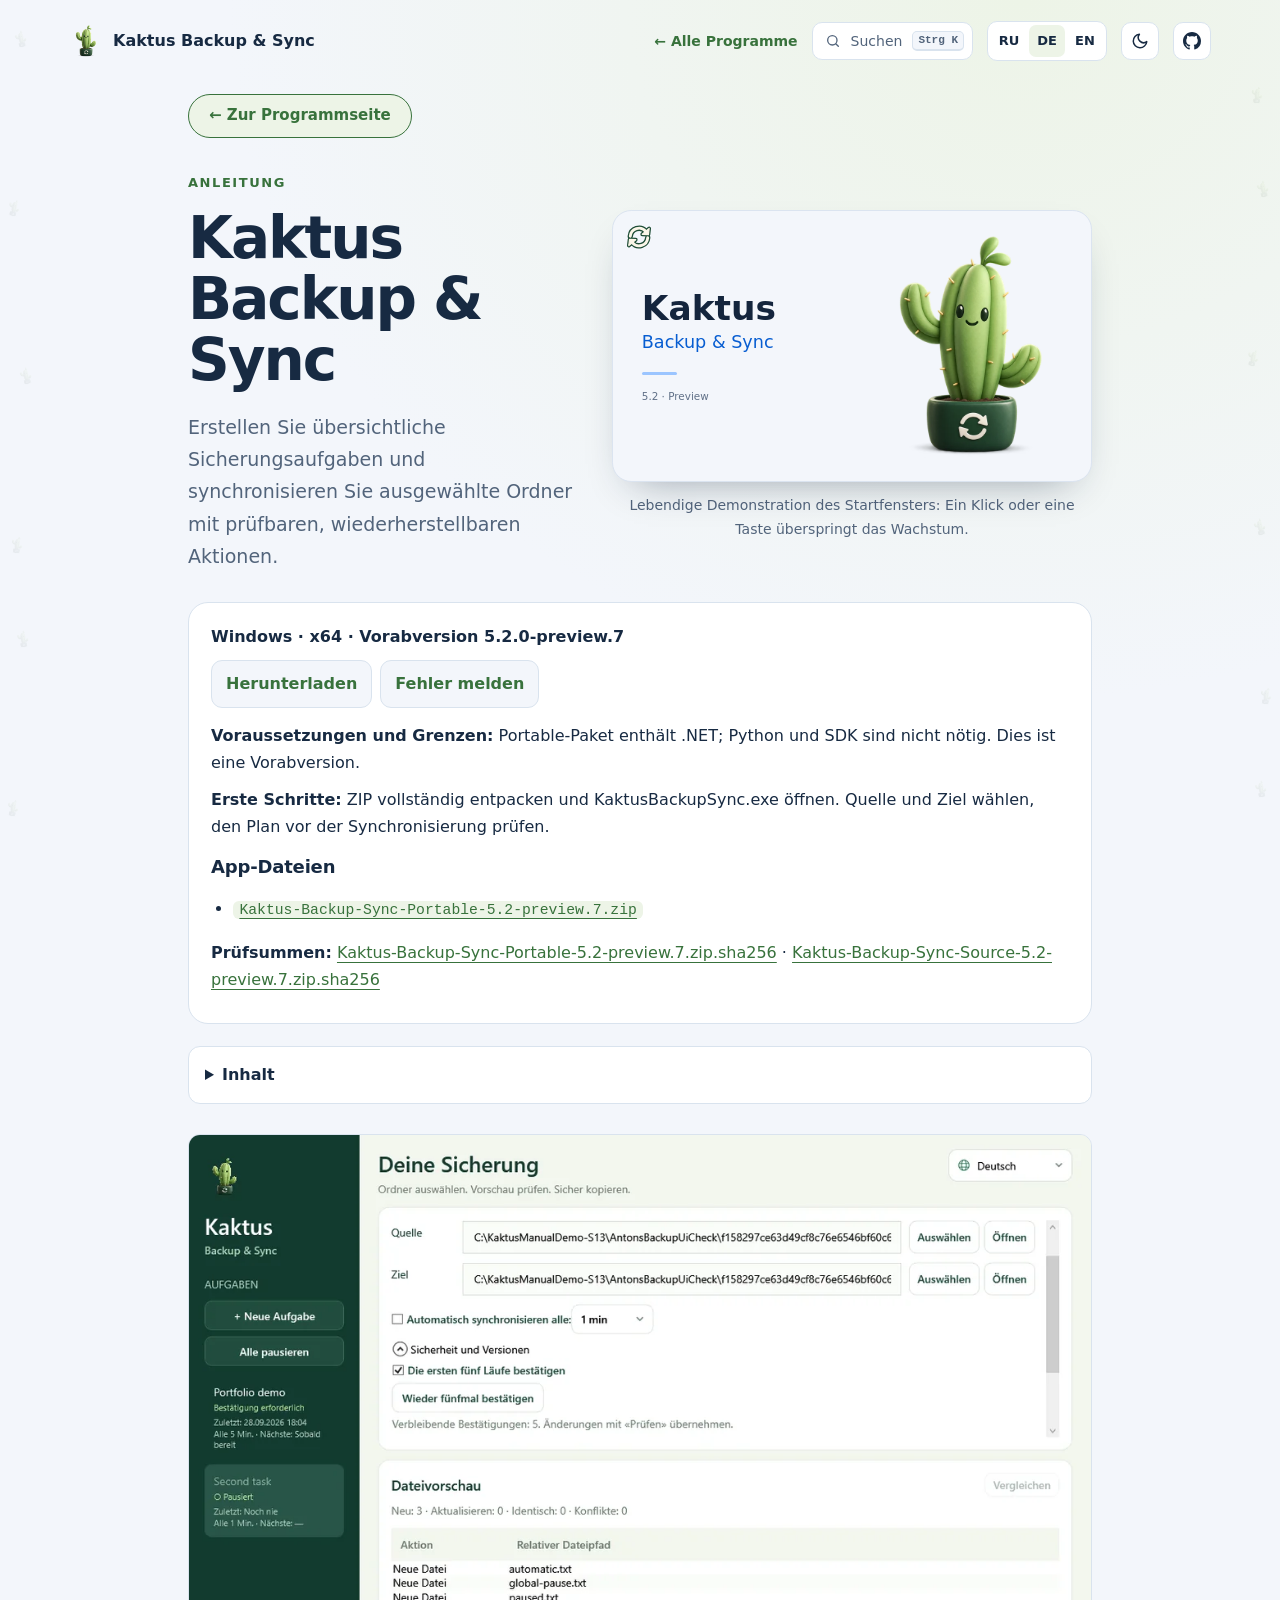
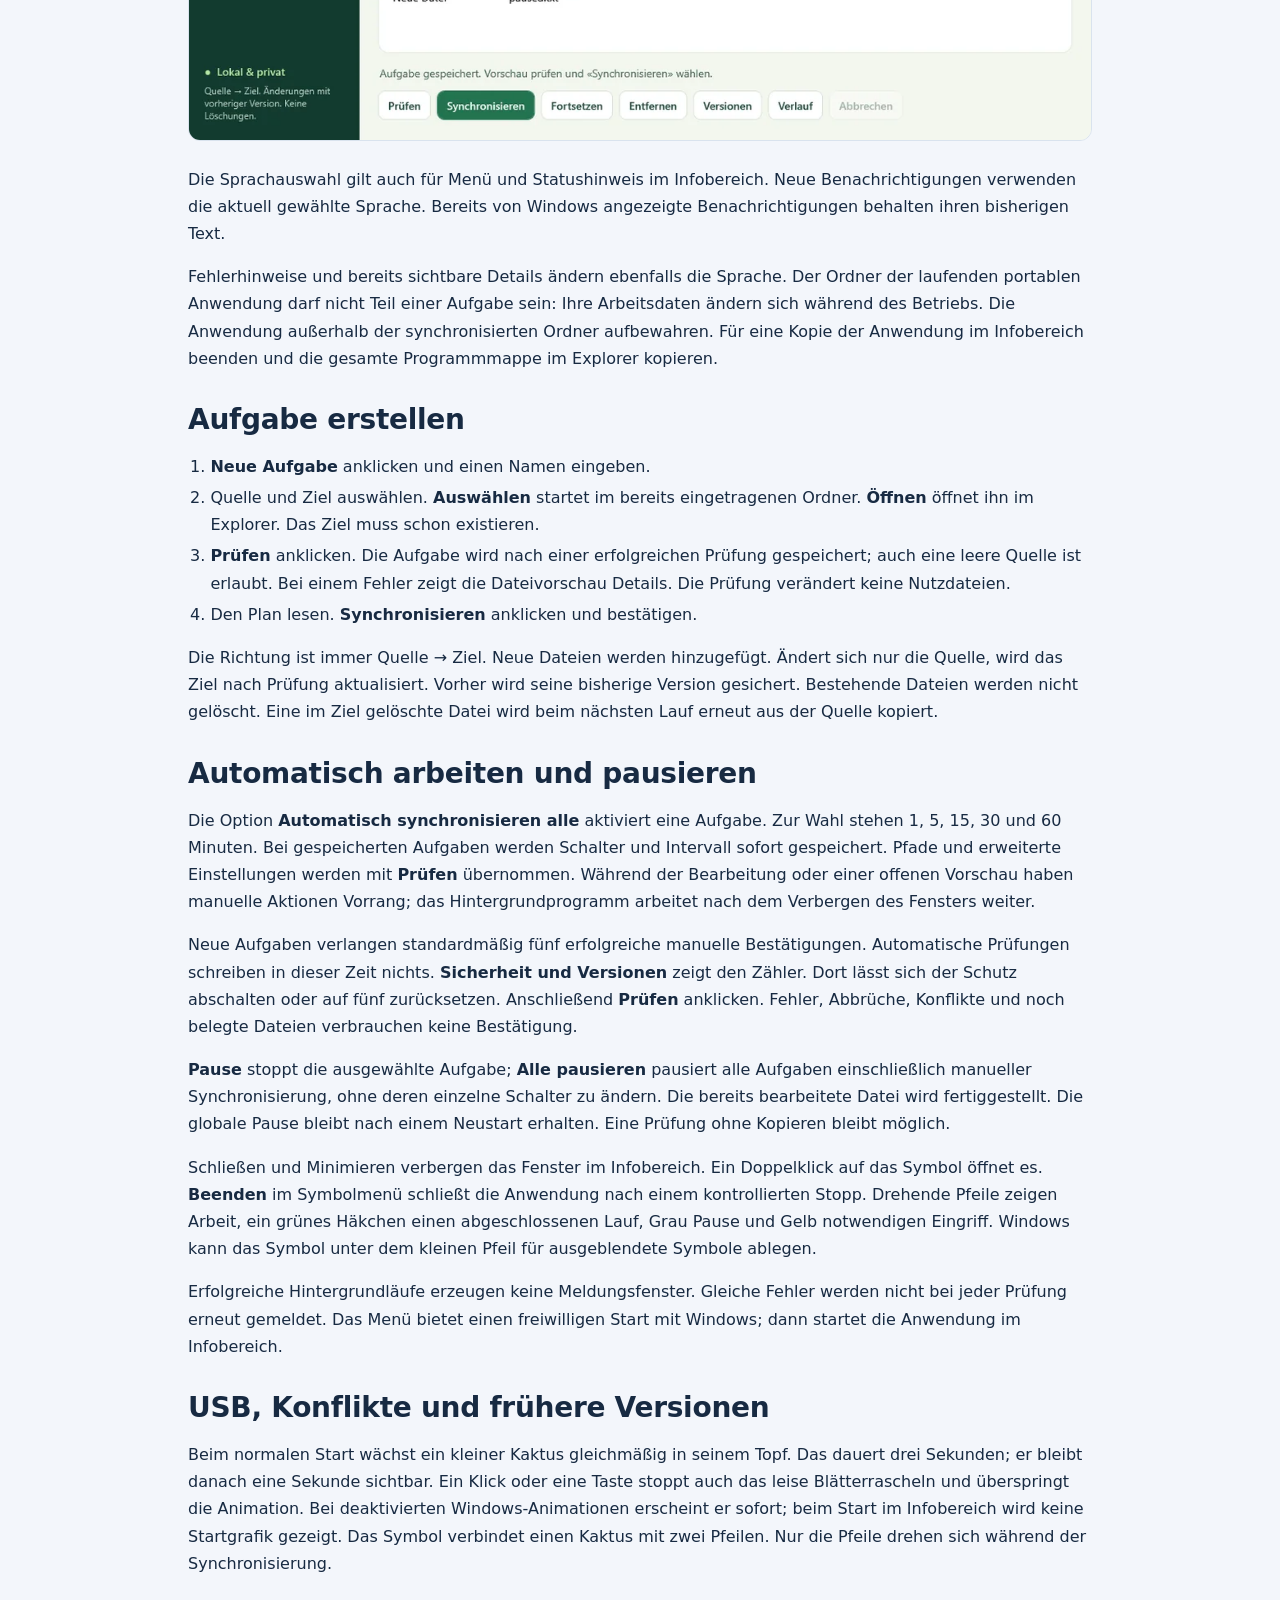
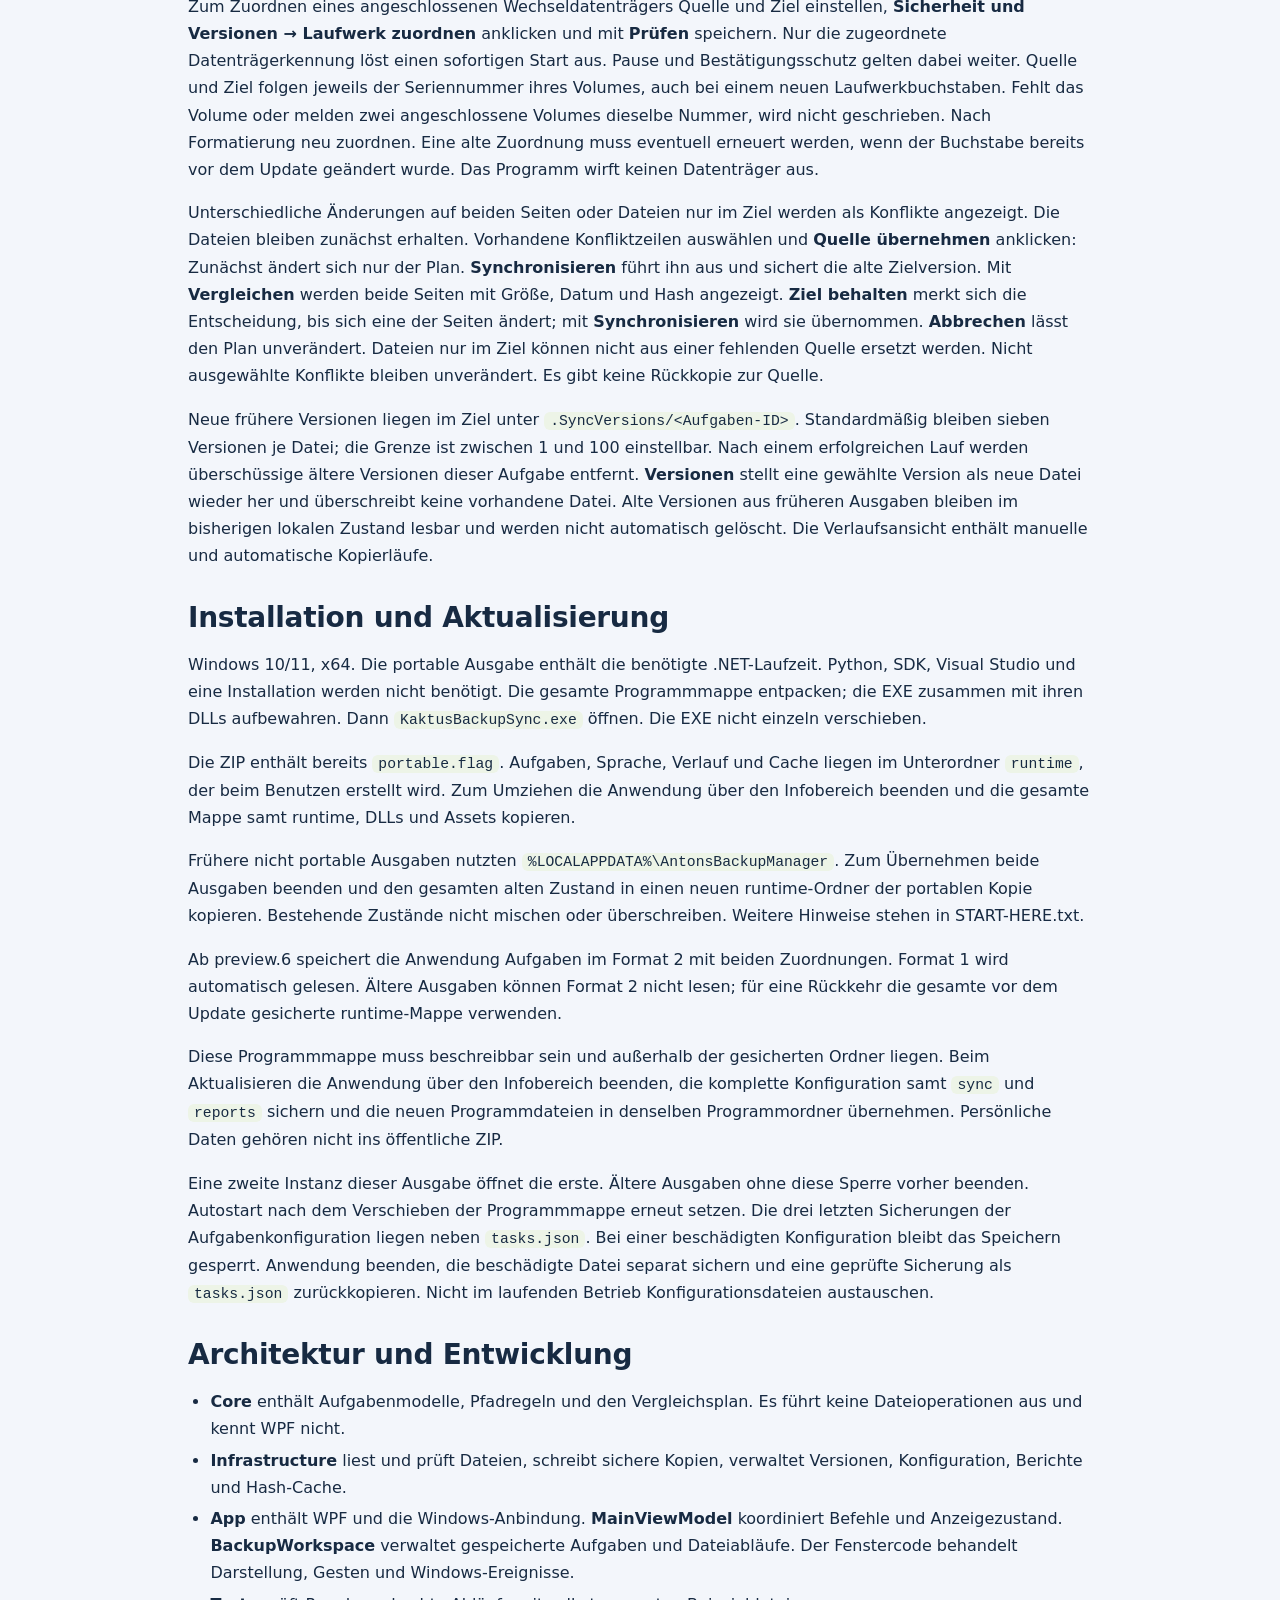
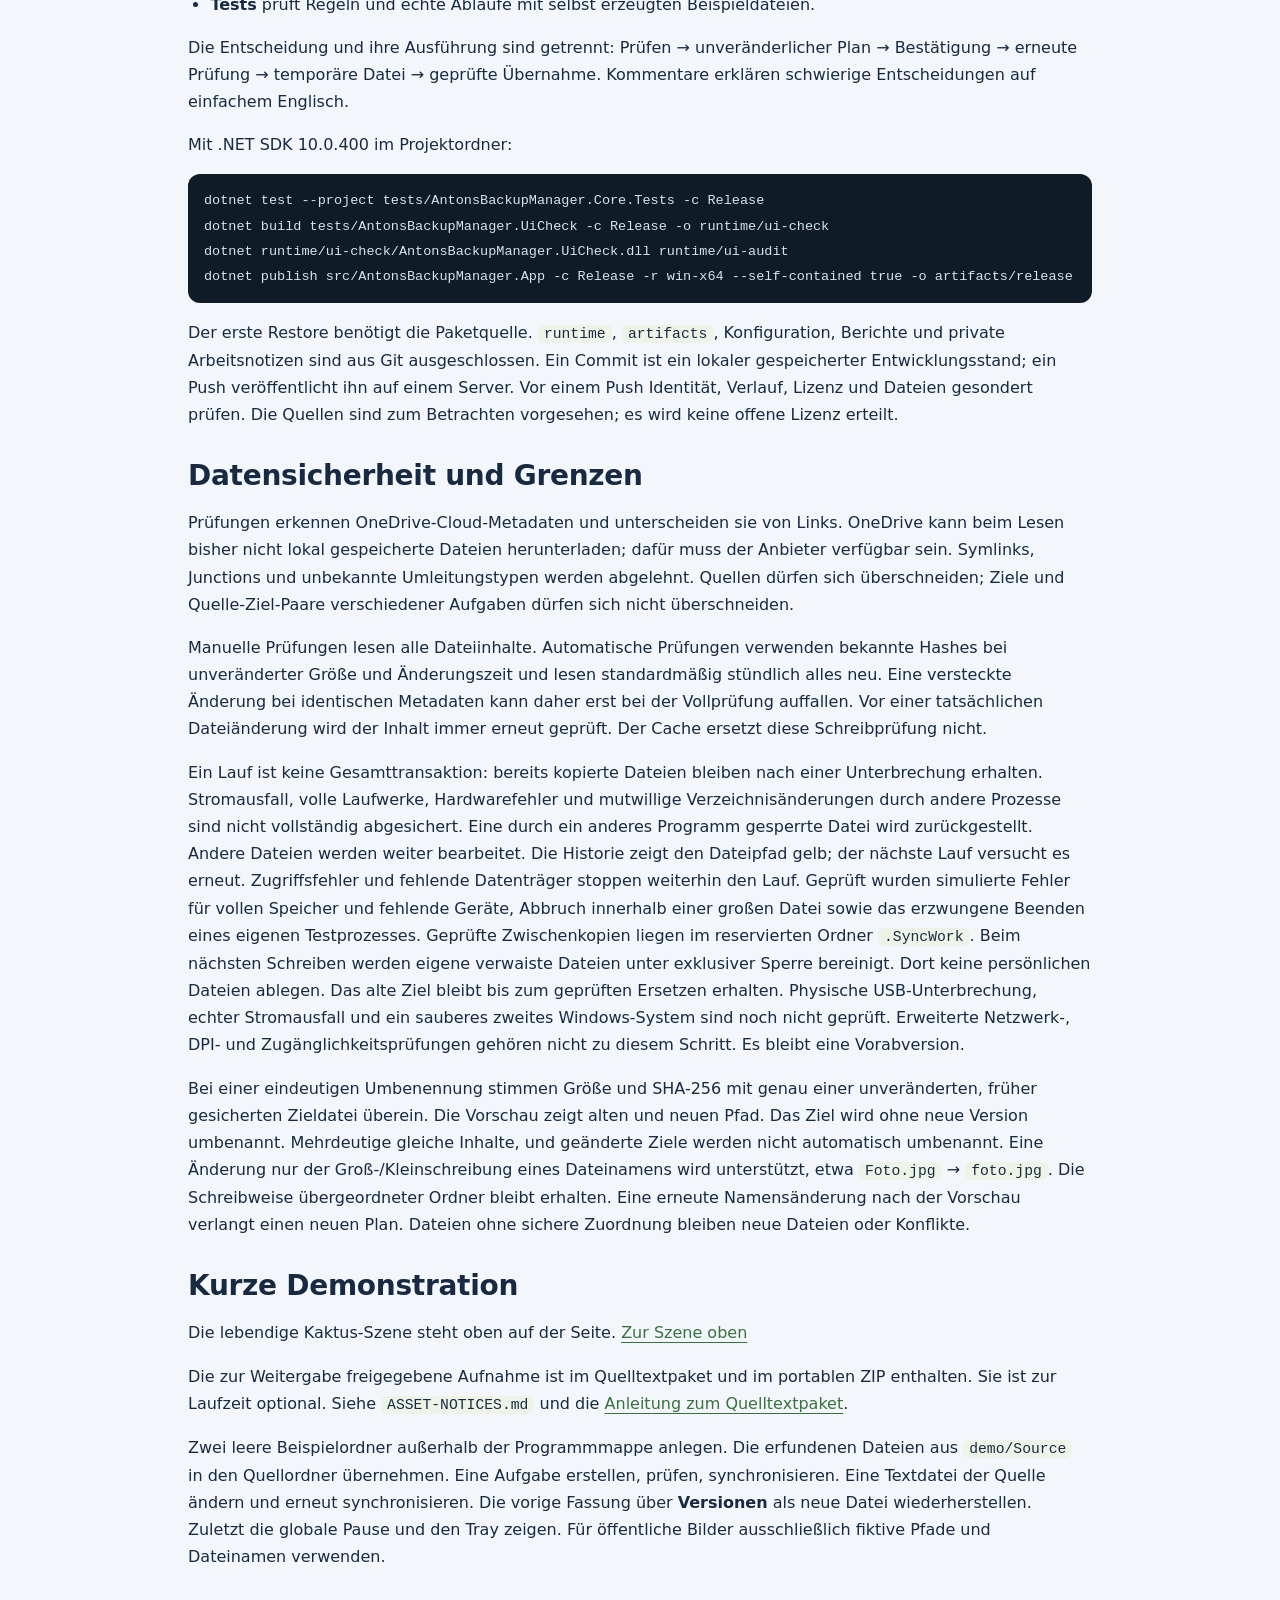
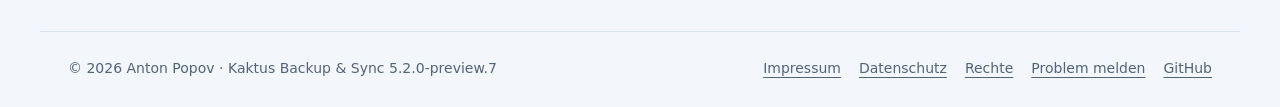
==== commit b562a56d: "site: one tab title pattern and one footer across programs Landing titles name the program and what " ====
--- a/Guide-de.html
+++ b/Guide-de.html
@@ -229,7 +229,7 @@
 <!-- ppk-footer:start -->
 <footer class="ppk-footer">
 <span>© 2026 Anton Popov · Kaktus Backup &amp; Sync 5.2.0-preview.7</span>
-<nav aria-label="Rechtliches"><a href="https://popovantondev.github.io/popovantondev/impressum.html">Impressum</a><a href="https://popovantondev.github.io/popovantondev/datenschutz.html">Datenschutz</a><a href="https://github.com/popovantondev/Kaktus-Backup-Sync">GitHub</a><a href="https://github.com/popovantondev/Kaktus-Backup-Sync/issues/new/choose">Problem melden</a><a href="https://github.com/popovantondev/Kaktus-Backup-Sync/blob/main/RIGHTS.md">Nutzungsbedingungen</a></nav>
+<nav aria-label="Rechtliches"><a href="https://popovantondev.github.io/popovantondev/impressum.html">Impressum</a><a href="https://popovantondev.github.io/popovantondev/datenschutz.html">Datenschutz</a><a href="https://github.com/popovantondev/Kaktus-Backup-Sync/blob/main/RIGHTS.md">Rechte</a><a href="https://github.com/popovantondev/Kaktus-Backup-Sync/issues/new/choose">Problem melden</a><a href="https://github.com/popovantondev/Kaktus-Backup-Sync">GitHub</a></nav>
 </footer>
 <!-- ppk-footer:end -->
 </body></html>
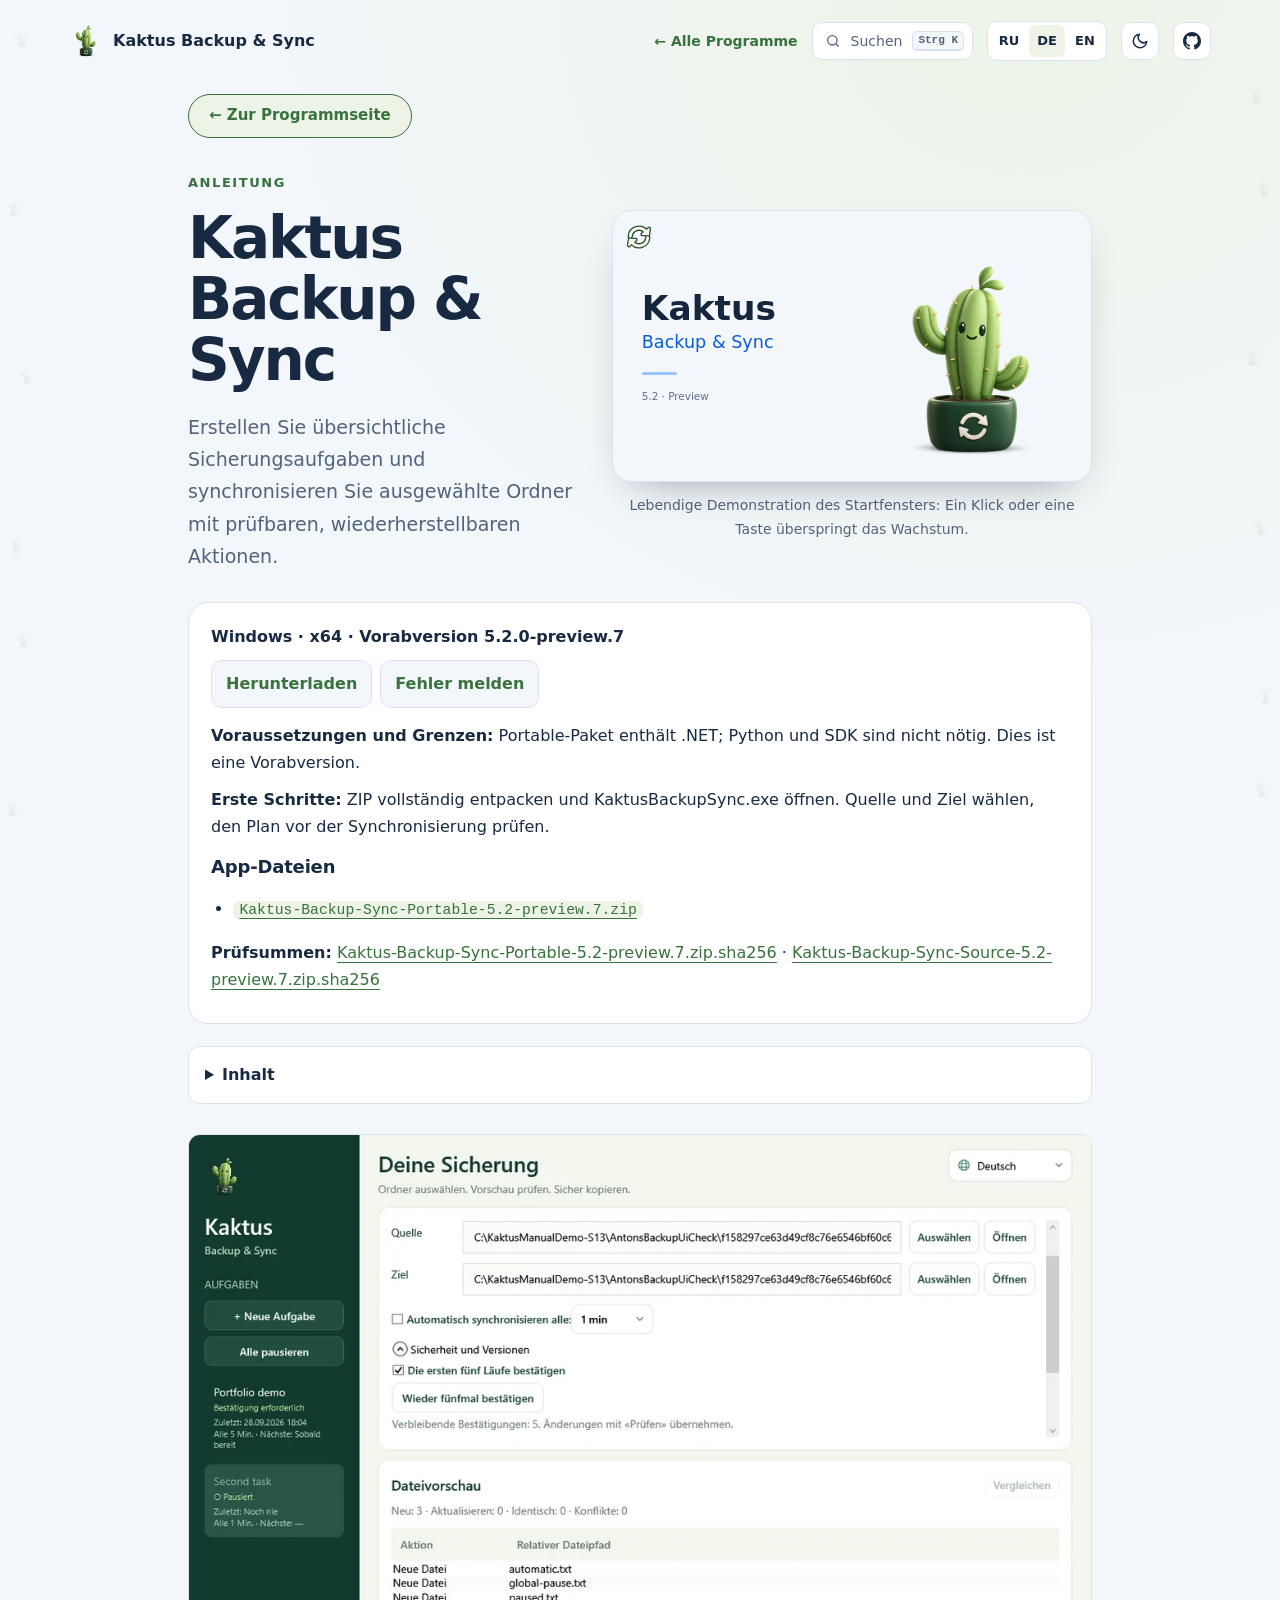
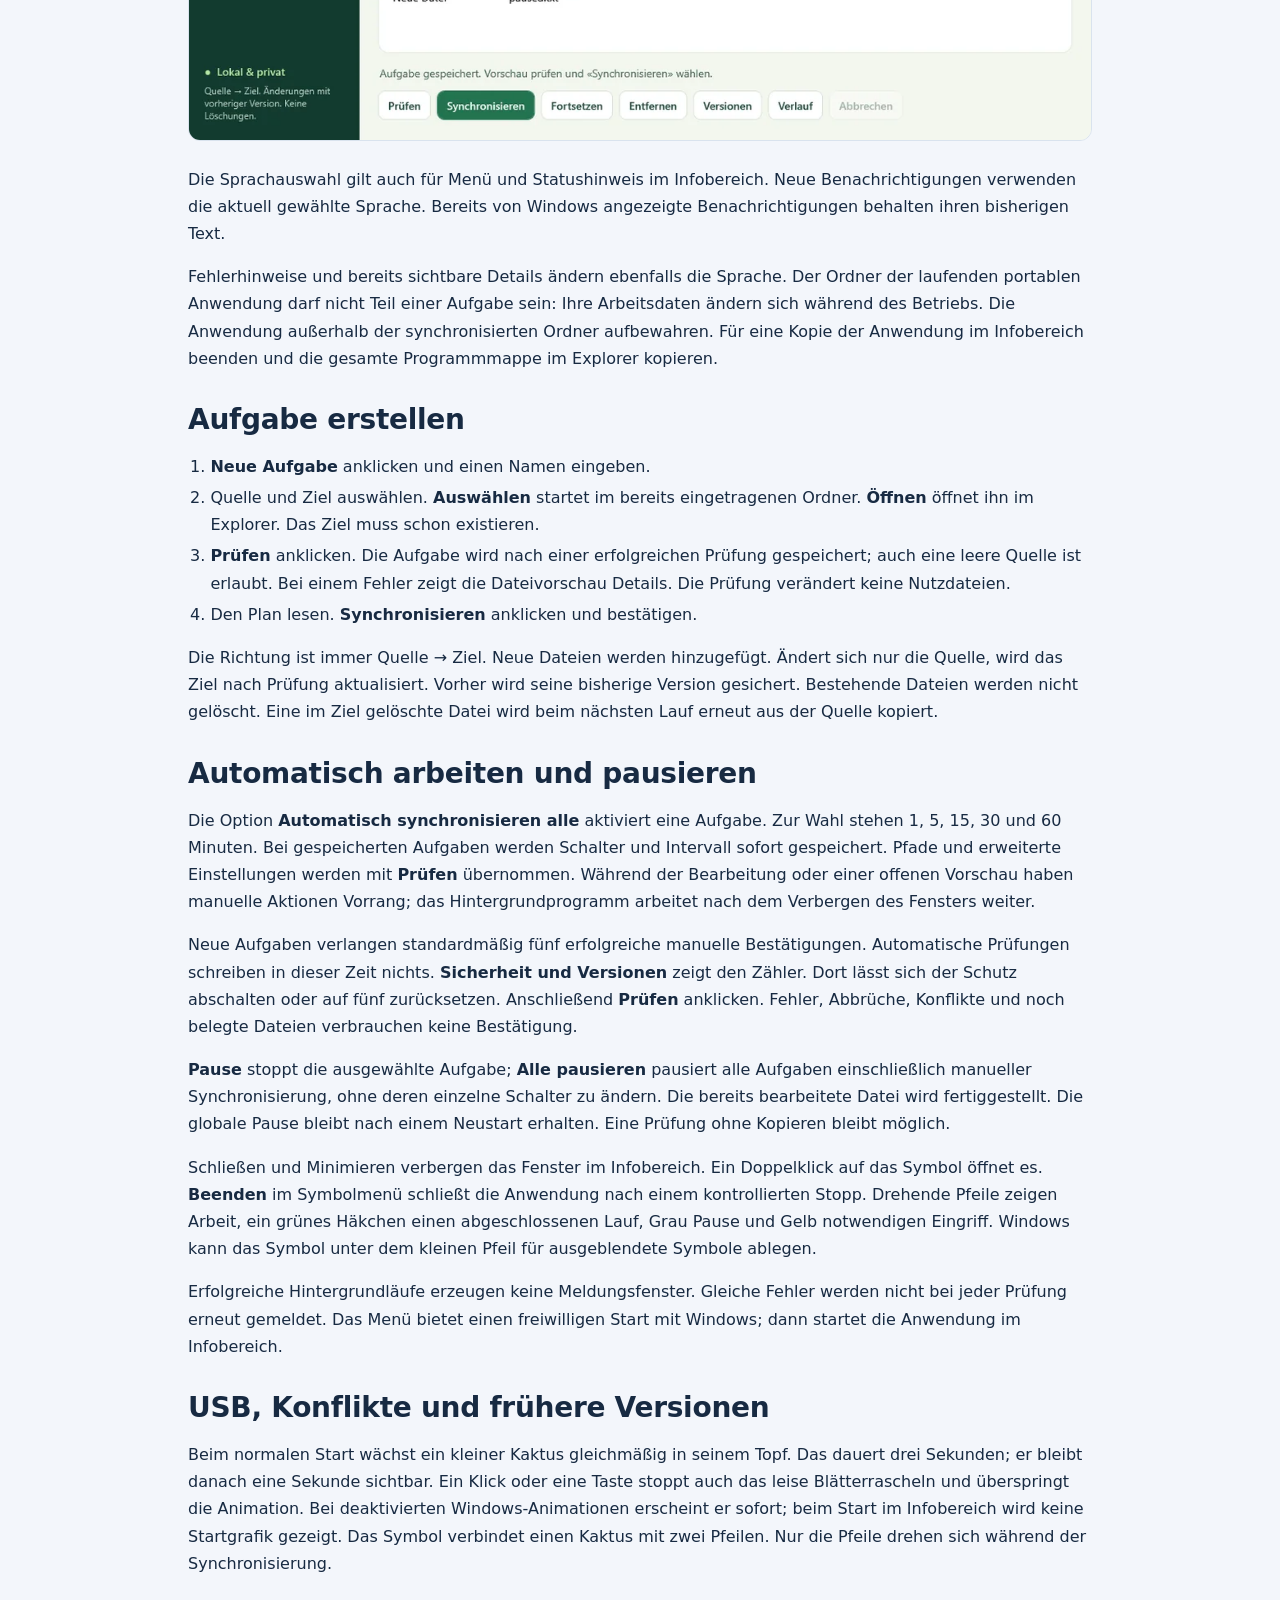
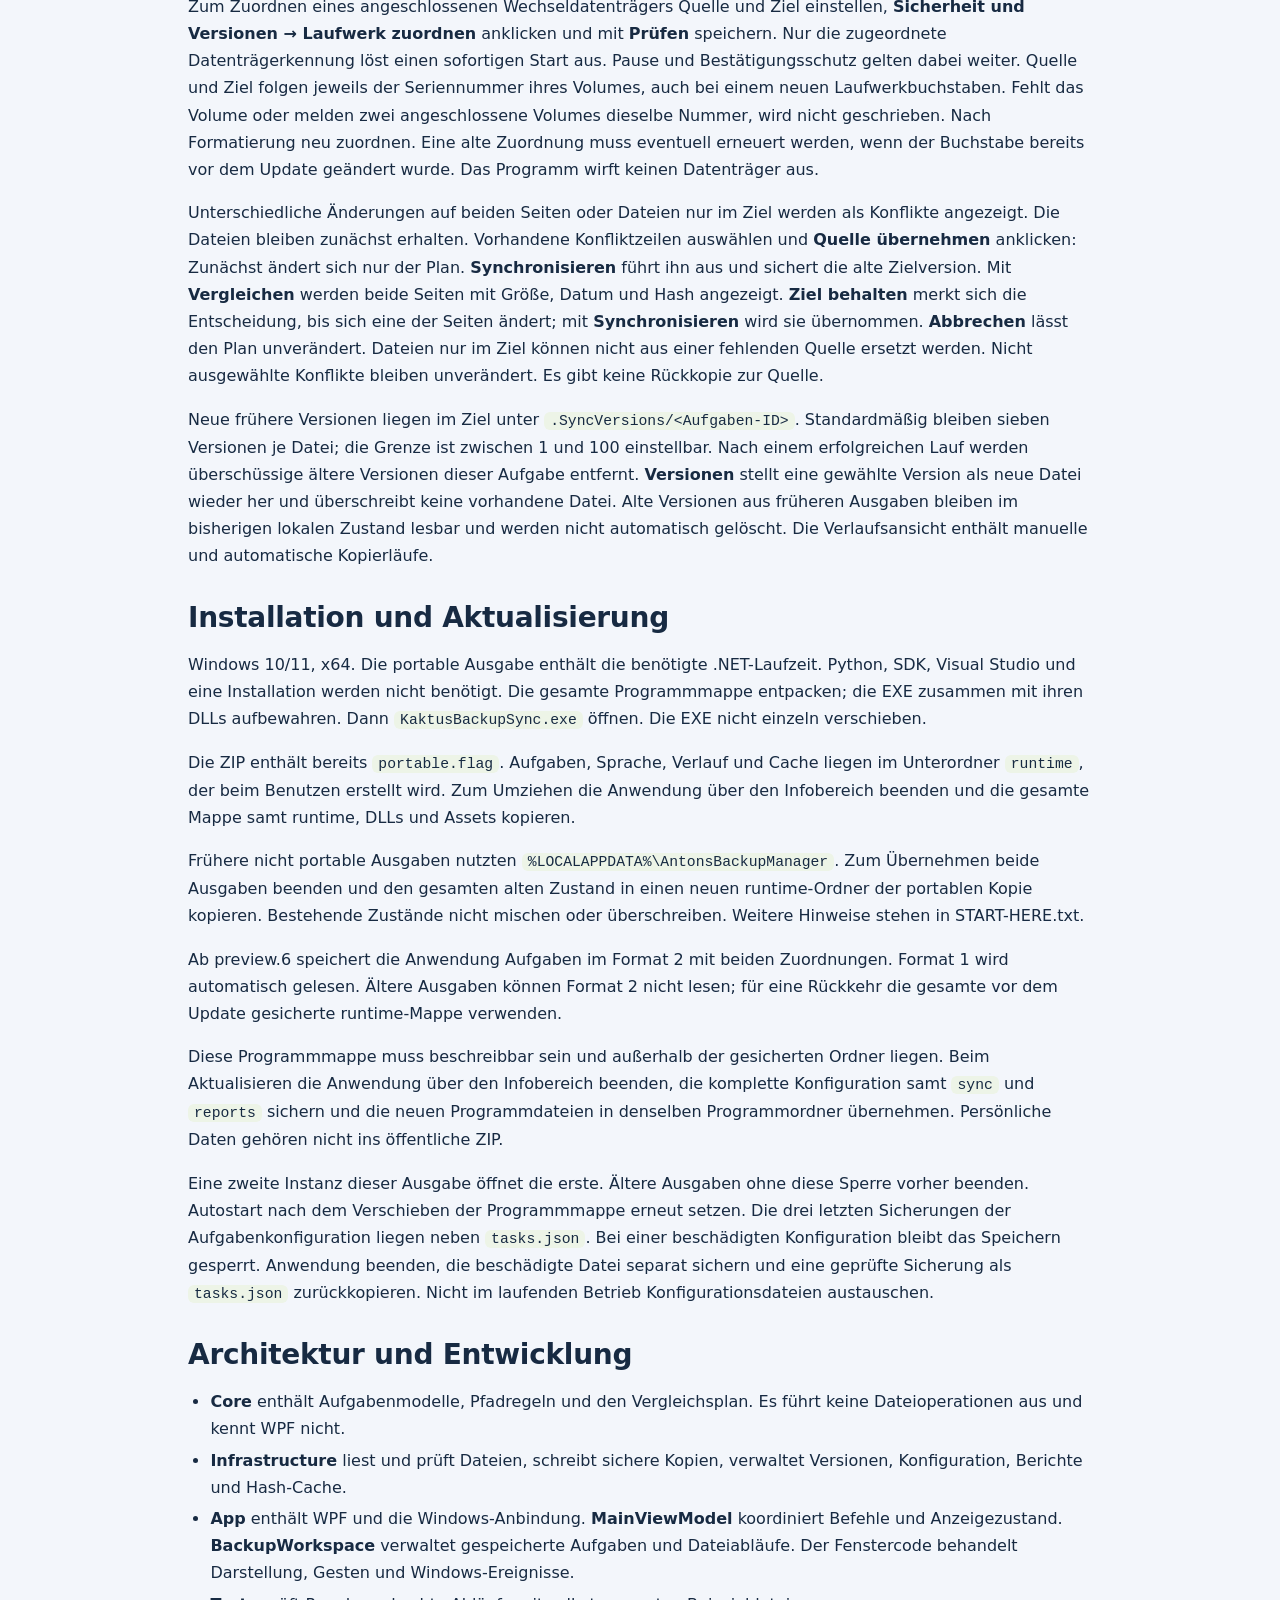
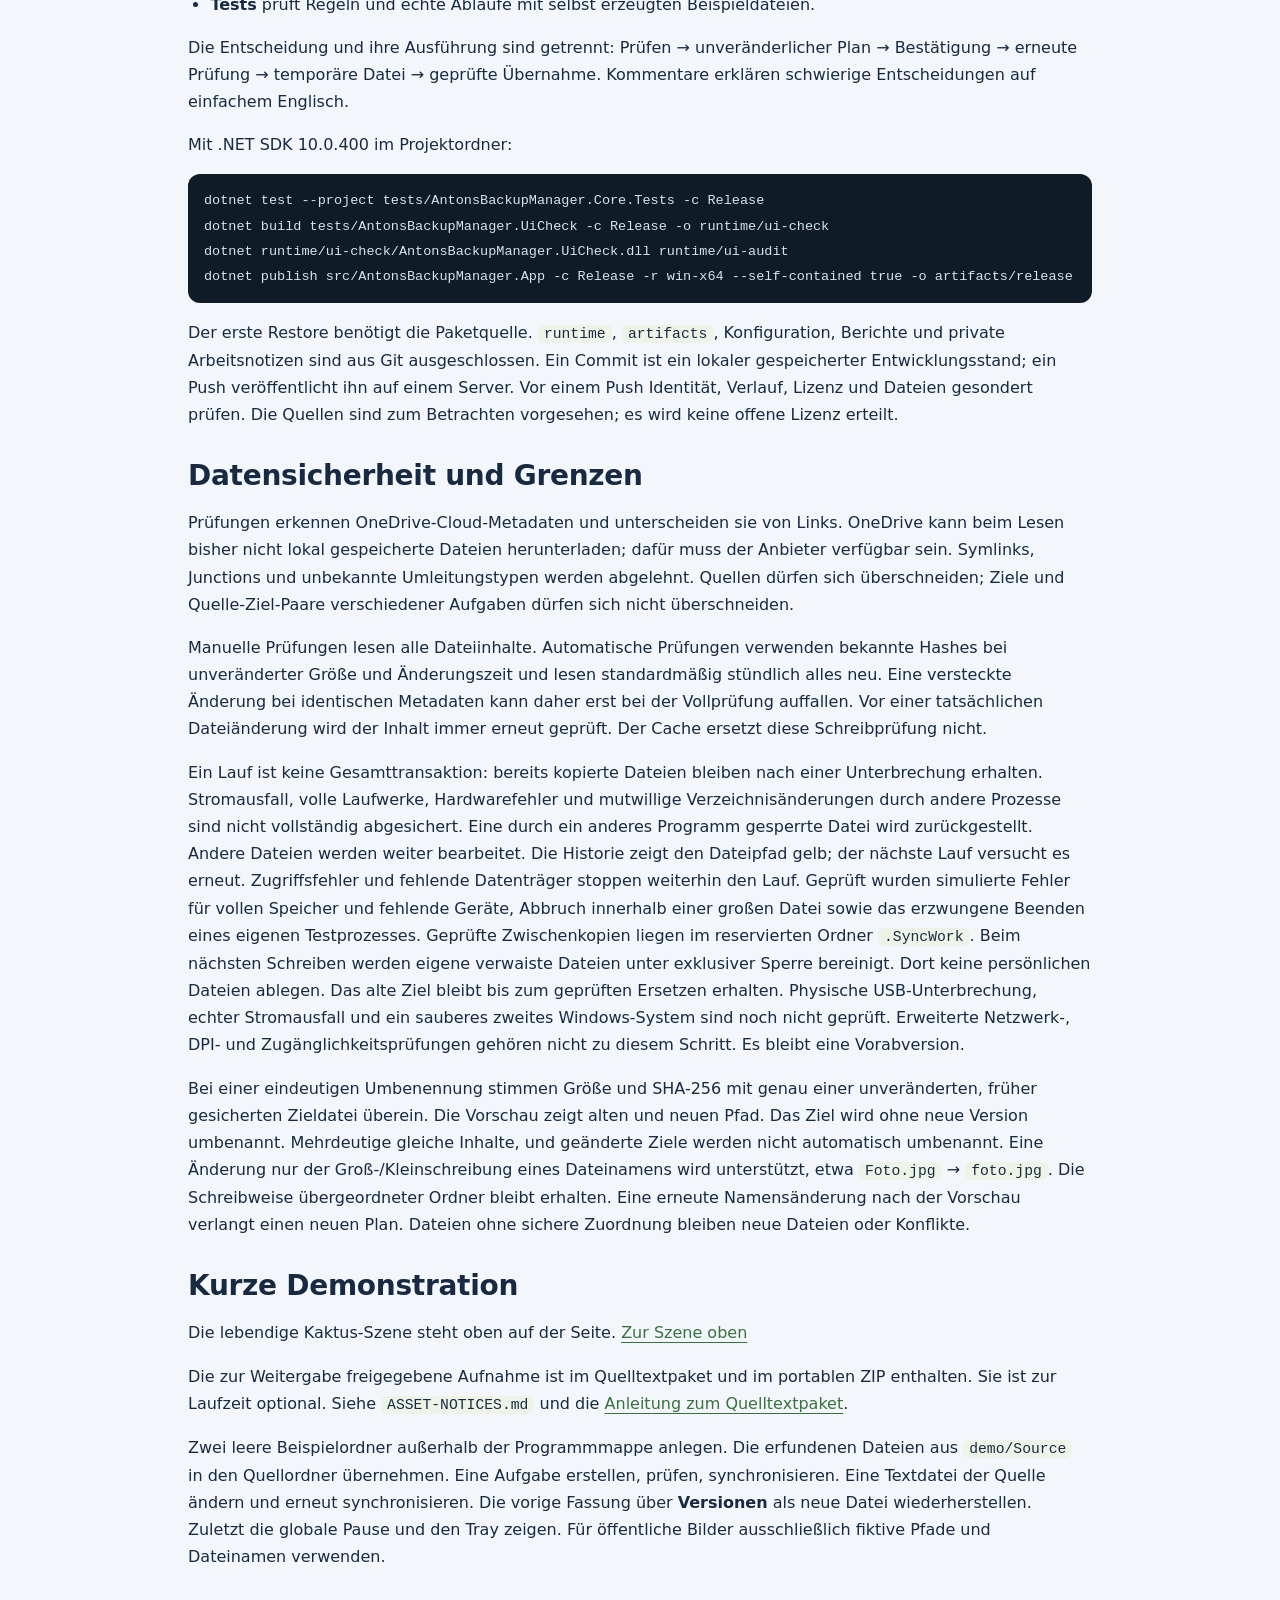
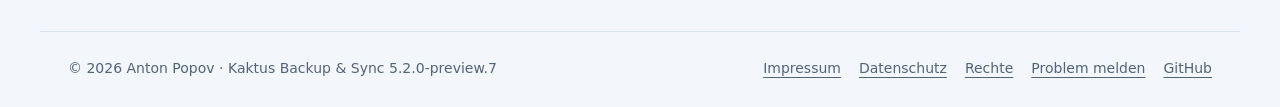
==== commit 40ea732d: "kit: search box without focus frame, palette closes before leaving The palette input lost its clippe" ====
--- a/Guide-de.html
+++ b/Guide-de.html
@@ -4,12 +4,12 @@
 <!-- ppk-head:start -->
 <link rel="icon" href="presentation-icon.png">
 <script src="assets/kit/kit-theme.js"></script>
-<link rel="stylesheet" href="assets/kit/kit.css?v=2026.11.06-2">
+<link rel="stylesheet" href="assets/kit/kit.css?v=2026.11.06-3">
 <link rel="stylesheet" href="presentation.css?v=26b20818">
 <link rel="stylesheet" href="guide-polish.css?v=c82af6e0">
 <link rel="stylesheet" href="assets/cactus-demo.css?v=ede58412">
-<script src="assets/kit/programs.js?v=2026.11.06-2" defer></script>
-<script src="assets/kit/kit.js?v=2026.11.06-2" defer></script>
+<script src="assets/kit/programs.js?v=2026.11.06-3" defer></script>
+<script src="assets/kit/kit.js?v=2026.11.06-3" defer></script>
 <!-- ppk-head:end -->
 </head>
 <body class="ppk-page">
--- a/assets/kit/kit.css
+++ b/assets/kit/kit.css
@@ -173,6 +173,7 @@
 .ppk-phead{display:flex;align-items:center;border-bottom:1px solid var(--ppk-line)}
 .ppk-palette-input{flex:1;min-width:0;padding:16px 18px;border:0;background:transparent;color:var(--ppk-ink);font:inherit;font-size:17px;outline:none}
 .ppk-palette-input::placeholder{color:var(--ppk-muted);opacity:1}
+.ppk-overlay .ppk-palette-input:focus-visible{outline:none}
 .ppk-phead:focus-within{box-shadow:inset 0 -2px 0 var(--ppk-focus)}
 .ppk-pclose{margin-right:12px;padding:6px 8px;border:1px solid var(--ppk-line);border-radius:7px;background:var(--ppk-bg);color:var(--ppk-muted);font:600 12px/1 var(--ppk-mono);cursor:pointer}
 .ppk-plist{max-height:min(420px,55vh);margin:0;padding:6px;overflow:auto;list-style:none}
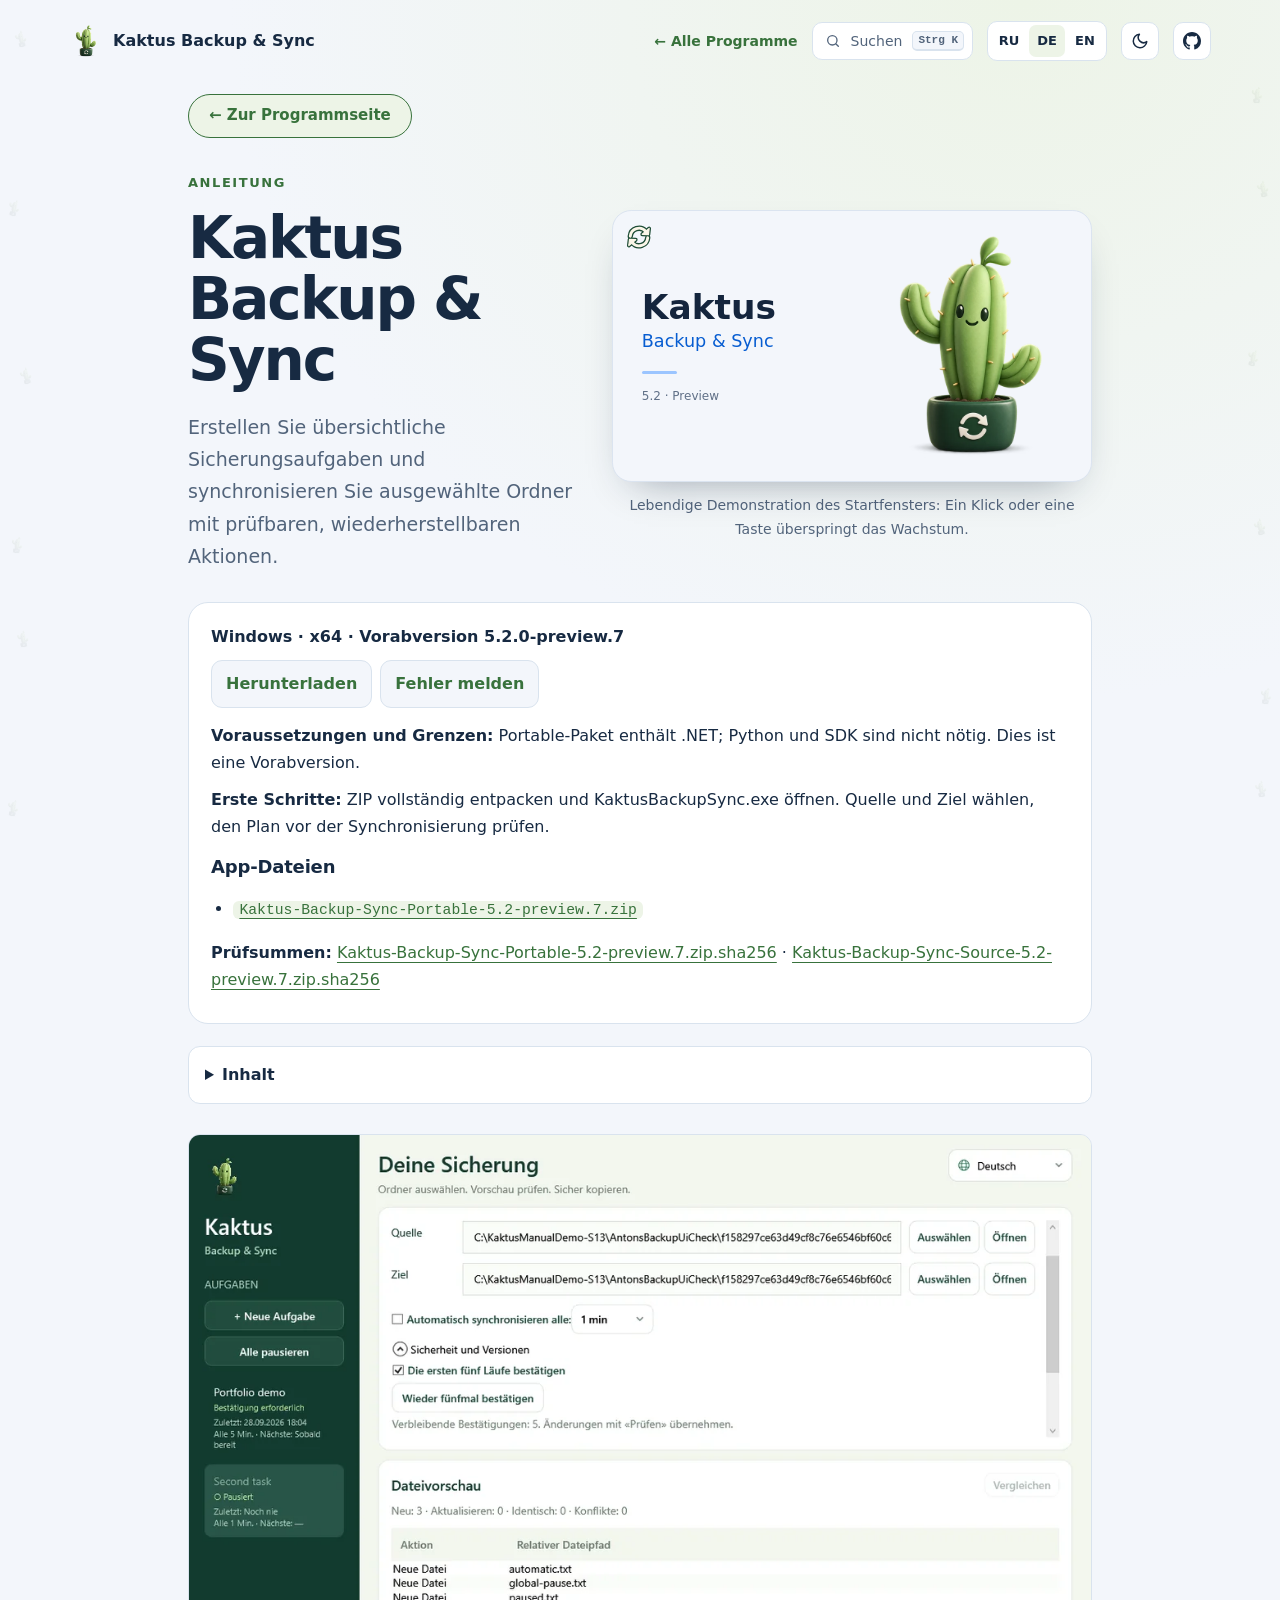
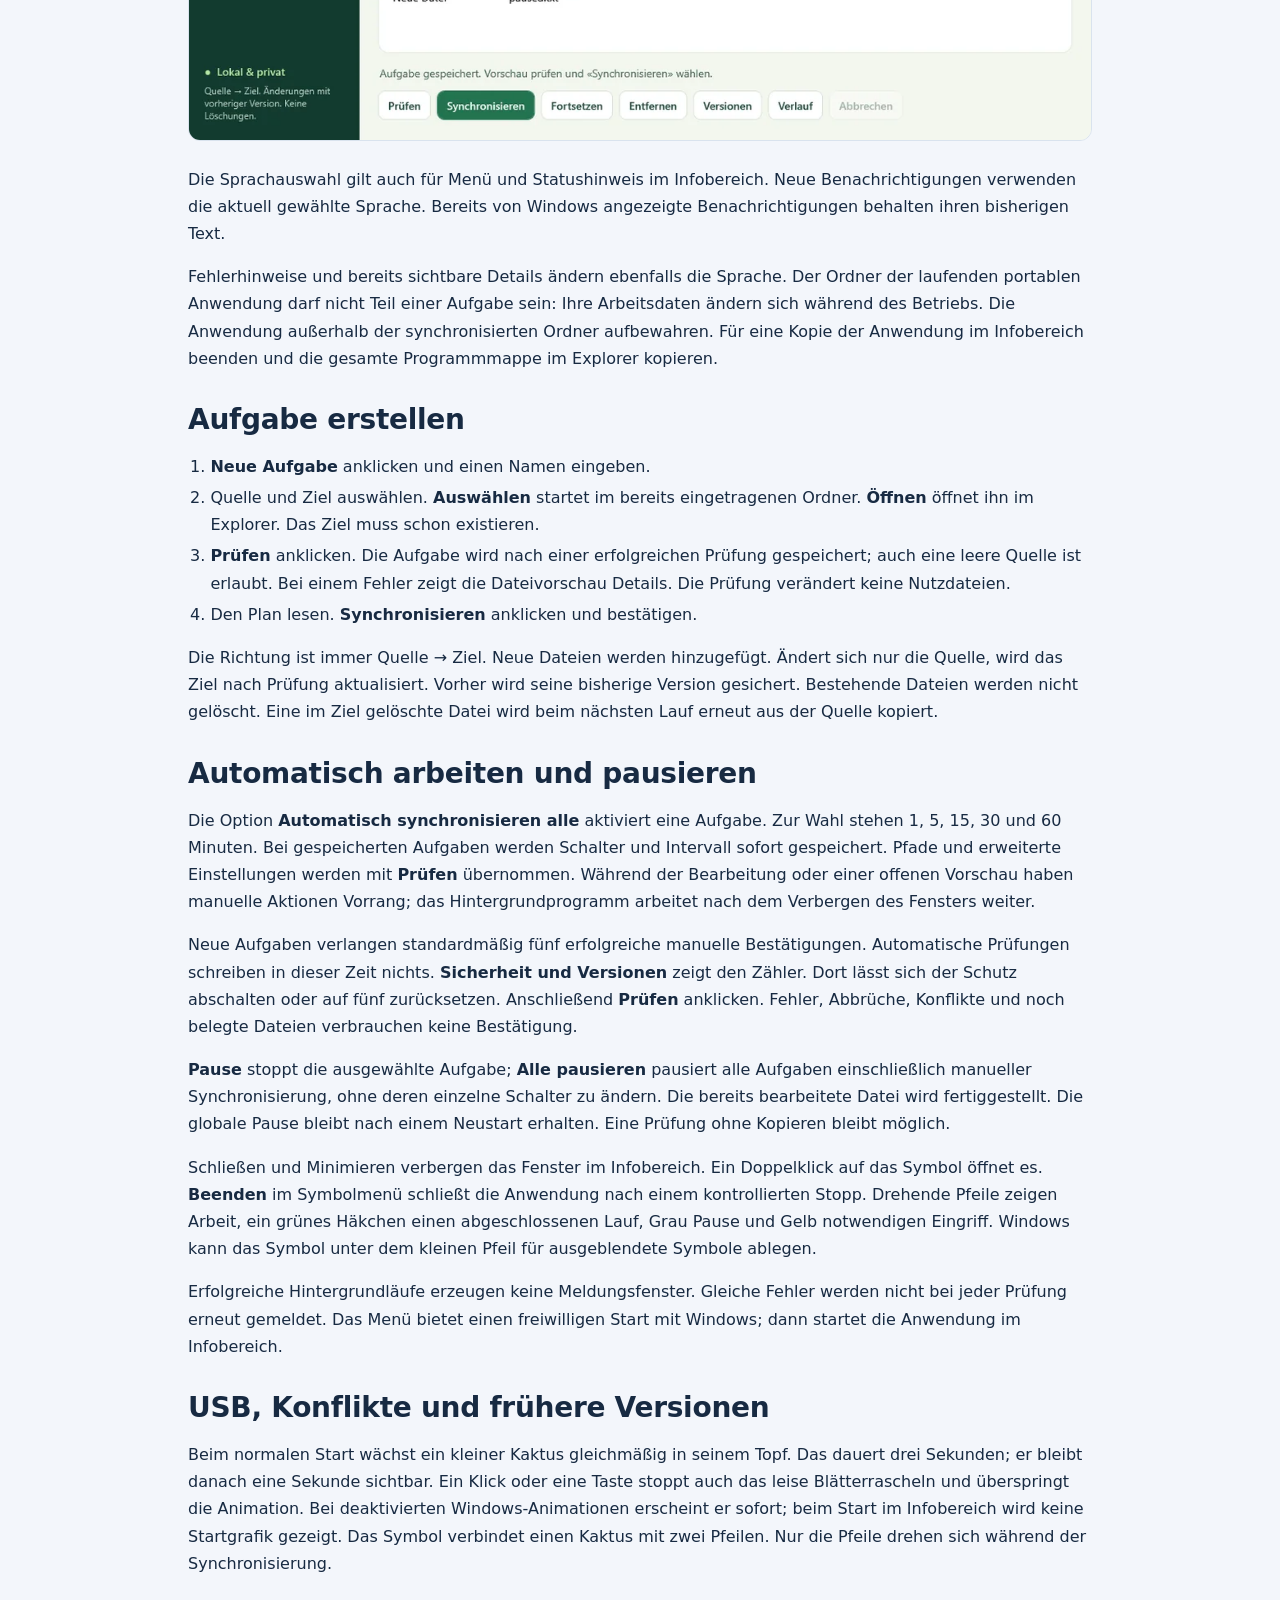
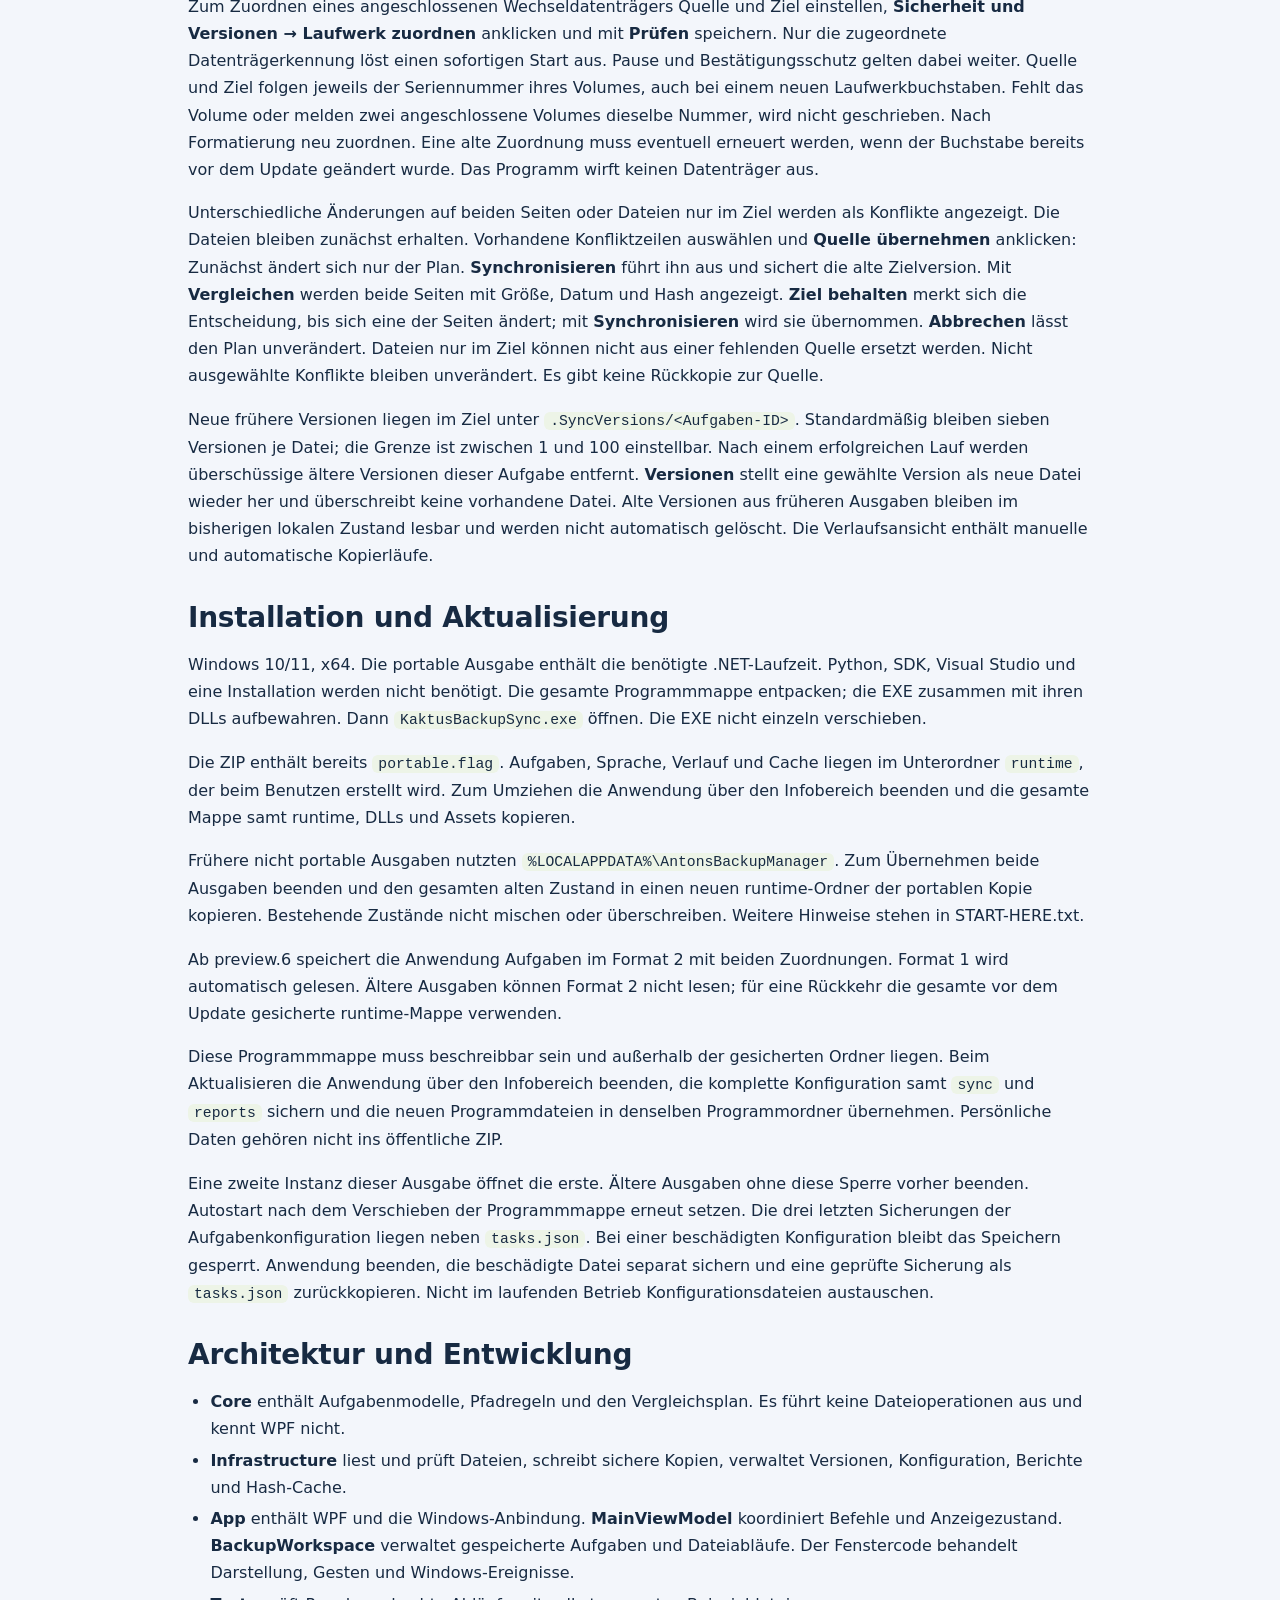
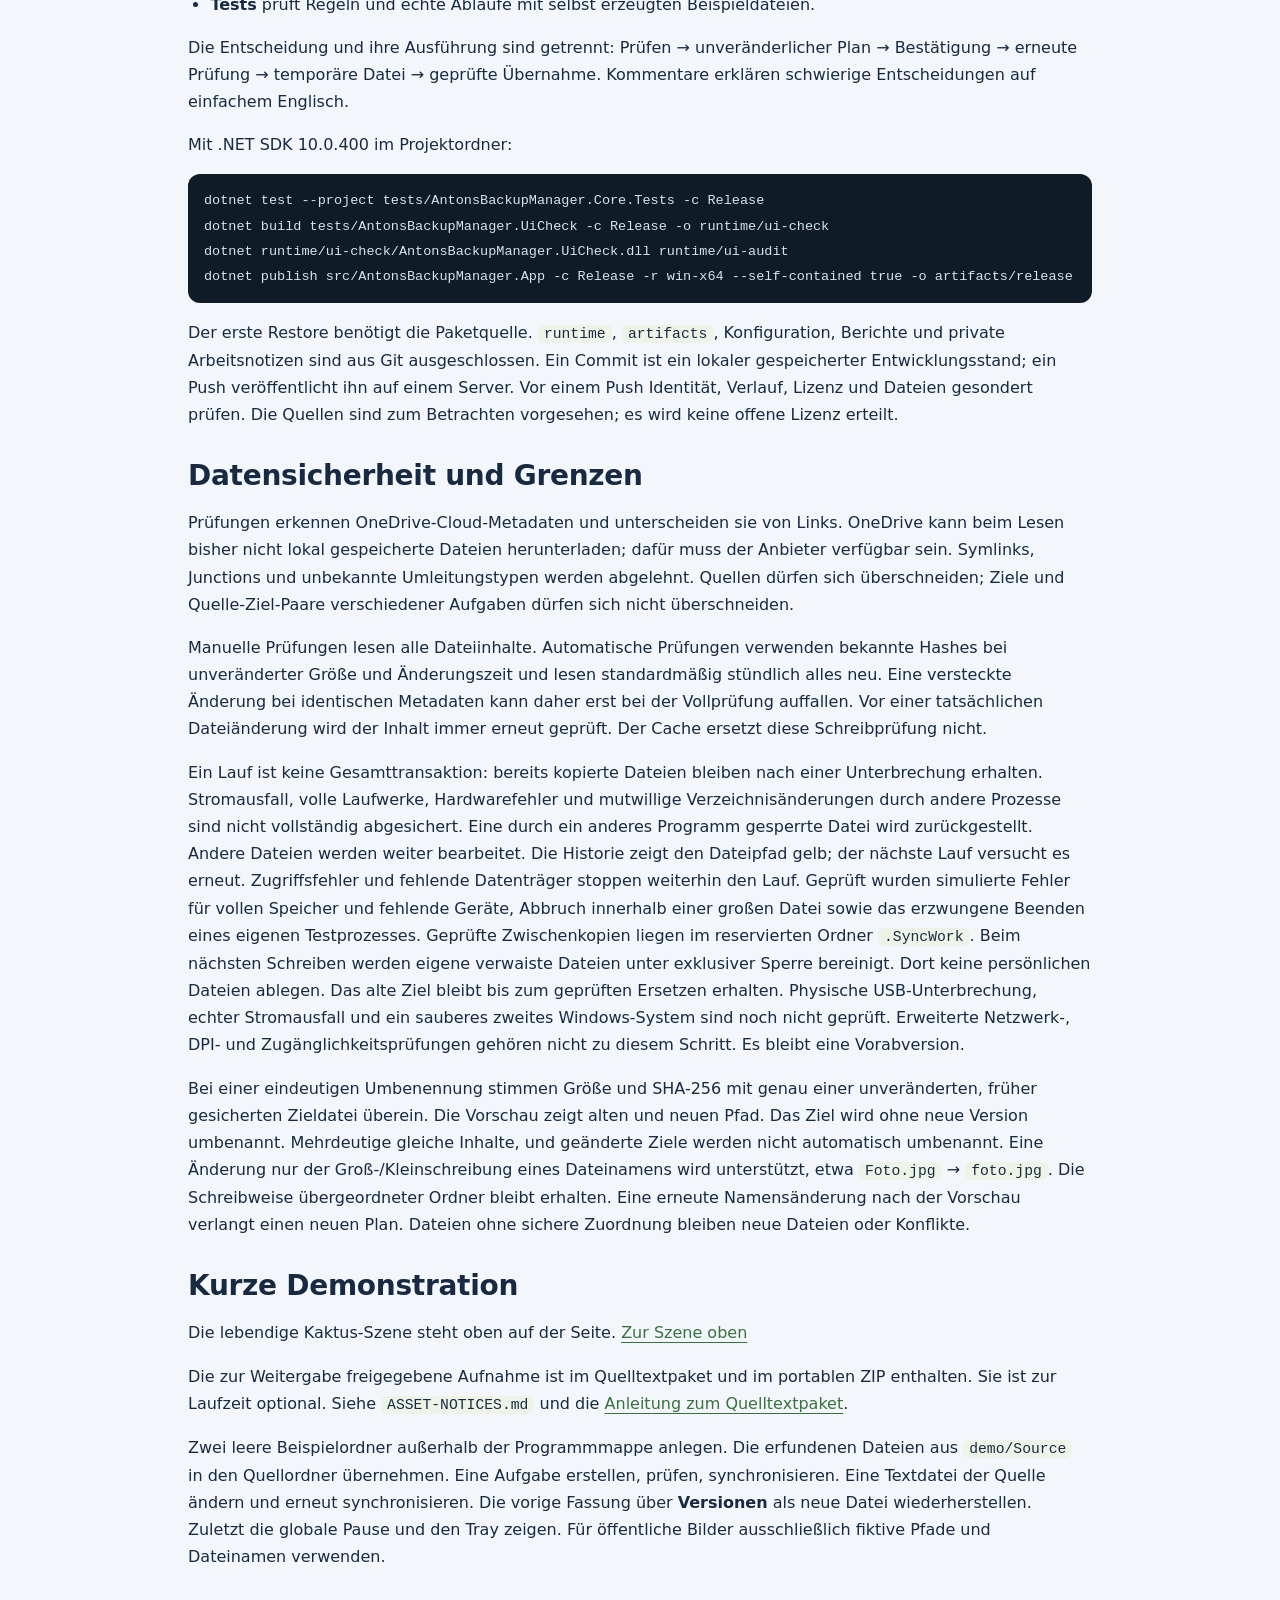
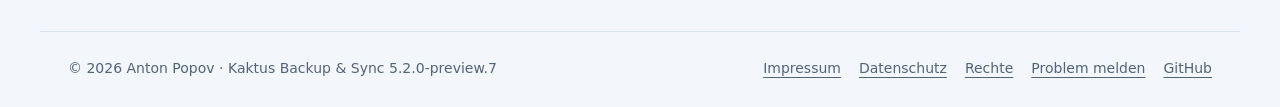
==== commit 89094db7: "Cactus scene: version and subtitle at least 12 px on phones Below 560 px the header is two full rows" ====
--- a/Guide-de.html
+++ b/Guide-de.html
@@ -7,7 +7,7 @@
 <link rel="stylesheet" href="assets/kit/kit.css?v=2026.11.06-3">
 <link rel="stylesheet" href="presentation.css?v=26b20818">
 <link rel="stylesheet" href="guide-polish.css?v=c82af6e0">
-<link rel="stylesheet" href="assets/cactus-demo.css?v=ede58412">
+<link rel="stylesheet" href="assets/cactus-demo.css?v=4d1fd68c">
 <script src="assets/kit/programs.js?v=2026.11.06-3" defer></script>
 <script src="assets/kit/kit.js?v=2026.11.06-3" defer></script>
 <!-- ppk-head:end -->
--- a/assets/kit/kit.css
+++ b/assets/kit/kit.css
@@ -124,6 +124,7 @@
 .ppk-live::before{content:"";width:10px;height:10px;border-radius:50%;background:var(--ppk-ok);box-shadow:0 0 0 0 rgba(22,163,74,.55);animation:ppk-pulse 2s infinite}
 @keyframes ppk-pulse{70%{box-shadow:0 0 0 10px rgba(22,163,74,0)}100%{box-shadow:0 0 0 0 rgba(22,163,74,0)}}
 .ppk-checks{display:grid;gap:8px;margin:0;padding:0;list-style:none;font-size:15px}
+.ppk-checks li{overflow-wrap:anywhere}
 .ppk-checks li::before{content:"\2713";margin-right:8px;color:var(--ppk-ok);font-weight:800}
 
 /* ---------- steps ---------- */
@@ -226,18 +227,47 @@
   .ppk-pfoot{display:none}
   .ppk-overlay{padding-top:8vh}
 }
-@media (max-width:520px){
-  .ppk-nav{flex-wrap:wrap;row-gap:6px}
-  .ppk-nav::after{content:"";order:4;flex-basis:100%;height:0}
-  .ppk-brand{order:1;margin-right:auto}
+/* Phones: touch targets 44 px, the header is two full rows (name + theme + GitHub, then [back] search + language switch that fills the rest),
+   it scrolls away with the page instead of sticking (two rows would eat a seventh of the screen), long names wrap instead of being cut. */
+@media (max-width:640px){
+  .ppk-icon-btn{width:44px;height:44px}
+  .ppk-search-btn{width:44px;min-height:44px}
+  .ppk-back{width:44px;min-height:44px}
+  .ppk-langs a{min-width:40px;min-height:40px}
+  .ppk-brand{min-height:44px}
+  .ppk-tabs button{min-height:44px}
+  .ppk-pill{min-height:40px;font-size:13px;flex-wrap:wrap;row-gap:2px;border-radius:20px}
+  .ppk-pill .ppk-more{white-space:normal}
+  .ppk-field small{font-size:12px}
+  .ppk-pill .ppk-new{font-size:12px}
+  .ppk-footer a{display:inline-flex;align-items:center;justify-content:center;min-height:40px;min-width:44px}
+  /* Guide table of contents and disclosure rows: finger-sized rows (guides with their own class names carry the same rule in their own CSS) */
+  .ppk-page .ppk-contents a{display:inline-flex;align-items:center;min-height:44px;min-width:44px}
+  .ppk-page details>summary{padding-block:11px}
+  .ppk-pclose{min-width:44px;min-height:44px;margin-right:6px;font-size:13px}
+  .ppk-chip{font-size:12px}
+}
+@media (max-width:560px){
+  .ppk-nav-wrap{position:static}
+  .ppk-nav{flex-wrap:wrap;row-gap:8px;gap:8px}
+  .ppk-nav::after{content:"";order:4;flex-basis:100%;height:0;margin:-8px 0 0}
+  .ppk-brand{order:1;flex:1 1 0;min-width:0;white-space:normal;font-size:16px;line-height:1.15}
+  .ppk-brand>span{overflow:visible;text-overflow:clip}
   .ppk-theme-btn{order:2}
   .ppk-gh-btn{order:3}
-  .ppk-back{order:5}
-  .ppk-search-btn{order:6;margin-left:auto}
-  .ppk-langs{order:7}
+  .ppk-back{order:5;width:auto;padding:0 6px 0 0;font-size:14px;justify-content:flex-start}
+  .ppk-back::before{content:none}
+  .ppk-search-btn{order:6}
+  .ppk-nav:not(:has(.ppk-langs)) .ppk-search-btn{order:2}
+  .ppk-langs{order:7;flex:1 1 0;min-width:0;padding:2px}
+  .ppk-langs a{flex:1 1 0}
   .ppk-spacer{display:none}
   .ppk-floating .ppk-nav{border-radius:26px;padding:8px 10px}
   .ppk-tile{padding:18px}
+}
+@media (max-width:359px){
+  .ppk-back{font-size:0;width:44px;padding:0;justify-content:center}
+  .ppk-back::before{content:"\2190";font-size:20px}
 }
 
 @media (prefers-reduced-motion:reduce){
--- a/assets/cactus-demo.css
+++ b/assets/cactus-demo.css
@@ -7,9 +7,9 @@
 @media(prefers-color-scheme:dark){:root:not([data-theme="light"]) .cactus-window{box-shadow:0 0 0 1px rgba(255,255,255,.08),0 18px 40px -18px rgba(0,0,0,.7)}}
 .cactus-copy{display:flex;flex-direction:column;align-items:flex-start;padding-left:calc(var(--u)*36);min-width:0}
 .cactus-title{font-size:calc(var(--u)*43);font-weight:600;line-height:1.15;color:#14253D}
-.cactus-sub{margin-top:calc(var(--u)*4);font-size:calc(var(--u)*22);line-height:1.2;color:#075DD1}
+.cactus-sub{margin-top:calc(var(--u)*4);font-size:max(12px,calc(var(--u)*22));line-height:1.2;color:#075DD1}
 .cactus-bar{width:calc(var(--u)*44);height:calc(var(--u)*4);margin:calc(var(--u)*24) 0 calc(var(--u)*18);border-radius:calc(var(--u)*2);background:#9BC5FF}
-.cactus-ver{font-size:calc(var(--u)*13);line-height:1.3;color:#607087}
+.cactus-ver{font-size:max(12px,calc(var(--u)*13));line-height:1.3;color:#607087}
 .cactus-art{position:relative;width:100%;aspect-ratio:1;overflow:hidden;outline-offset:-3px;border-radius:calc(var(--u)*14)}
 .cactus-art:focus-visible{outline:3px solid var(--ppk-focus,#075DD1)}
 .cactus-svg{display:block;width:100%;height:100%;transition:transform .18s ease-out;will-change:transform}
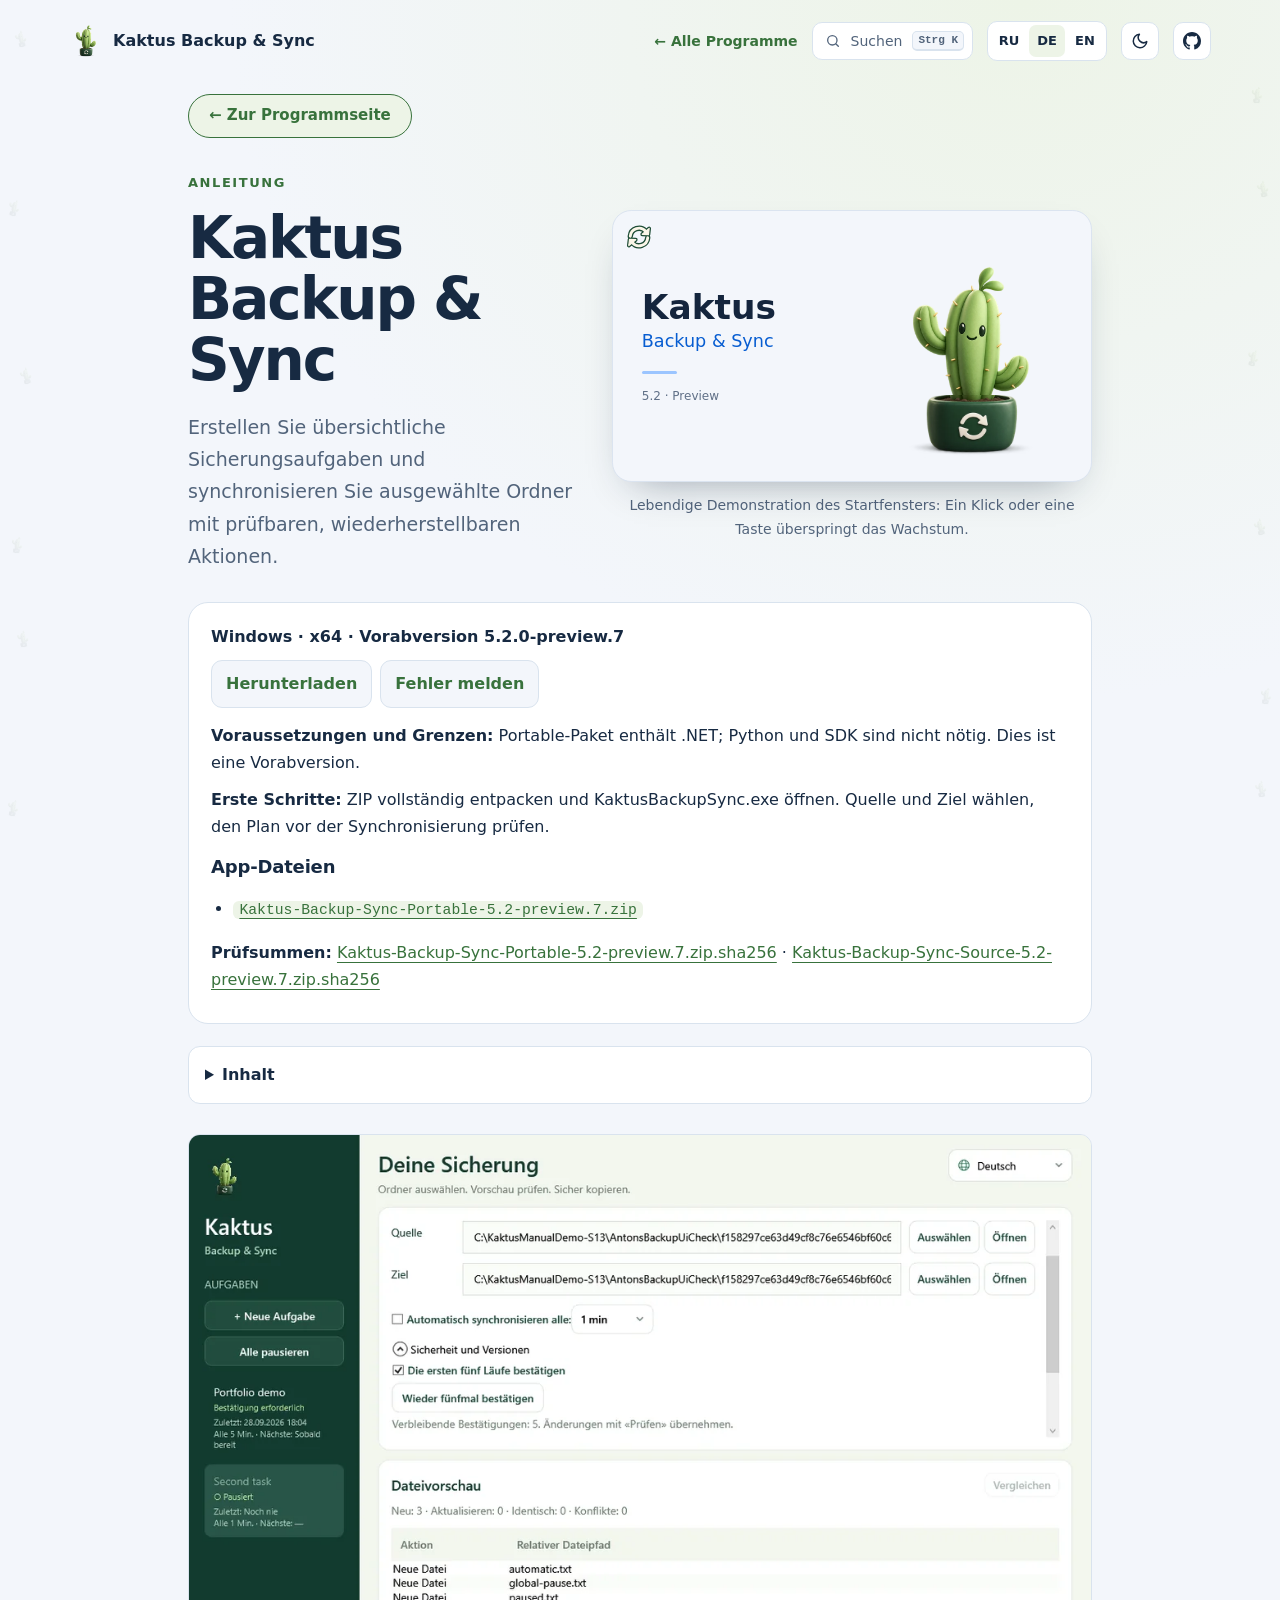
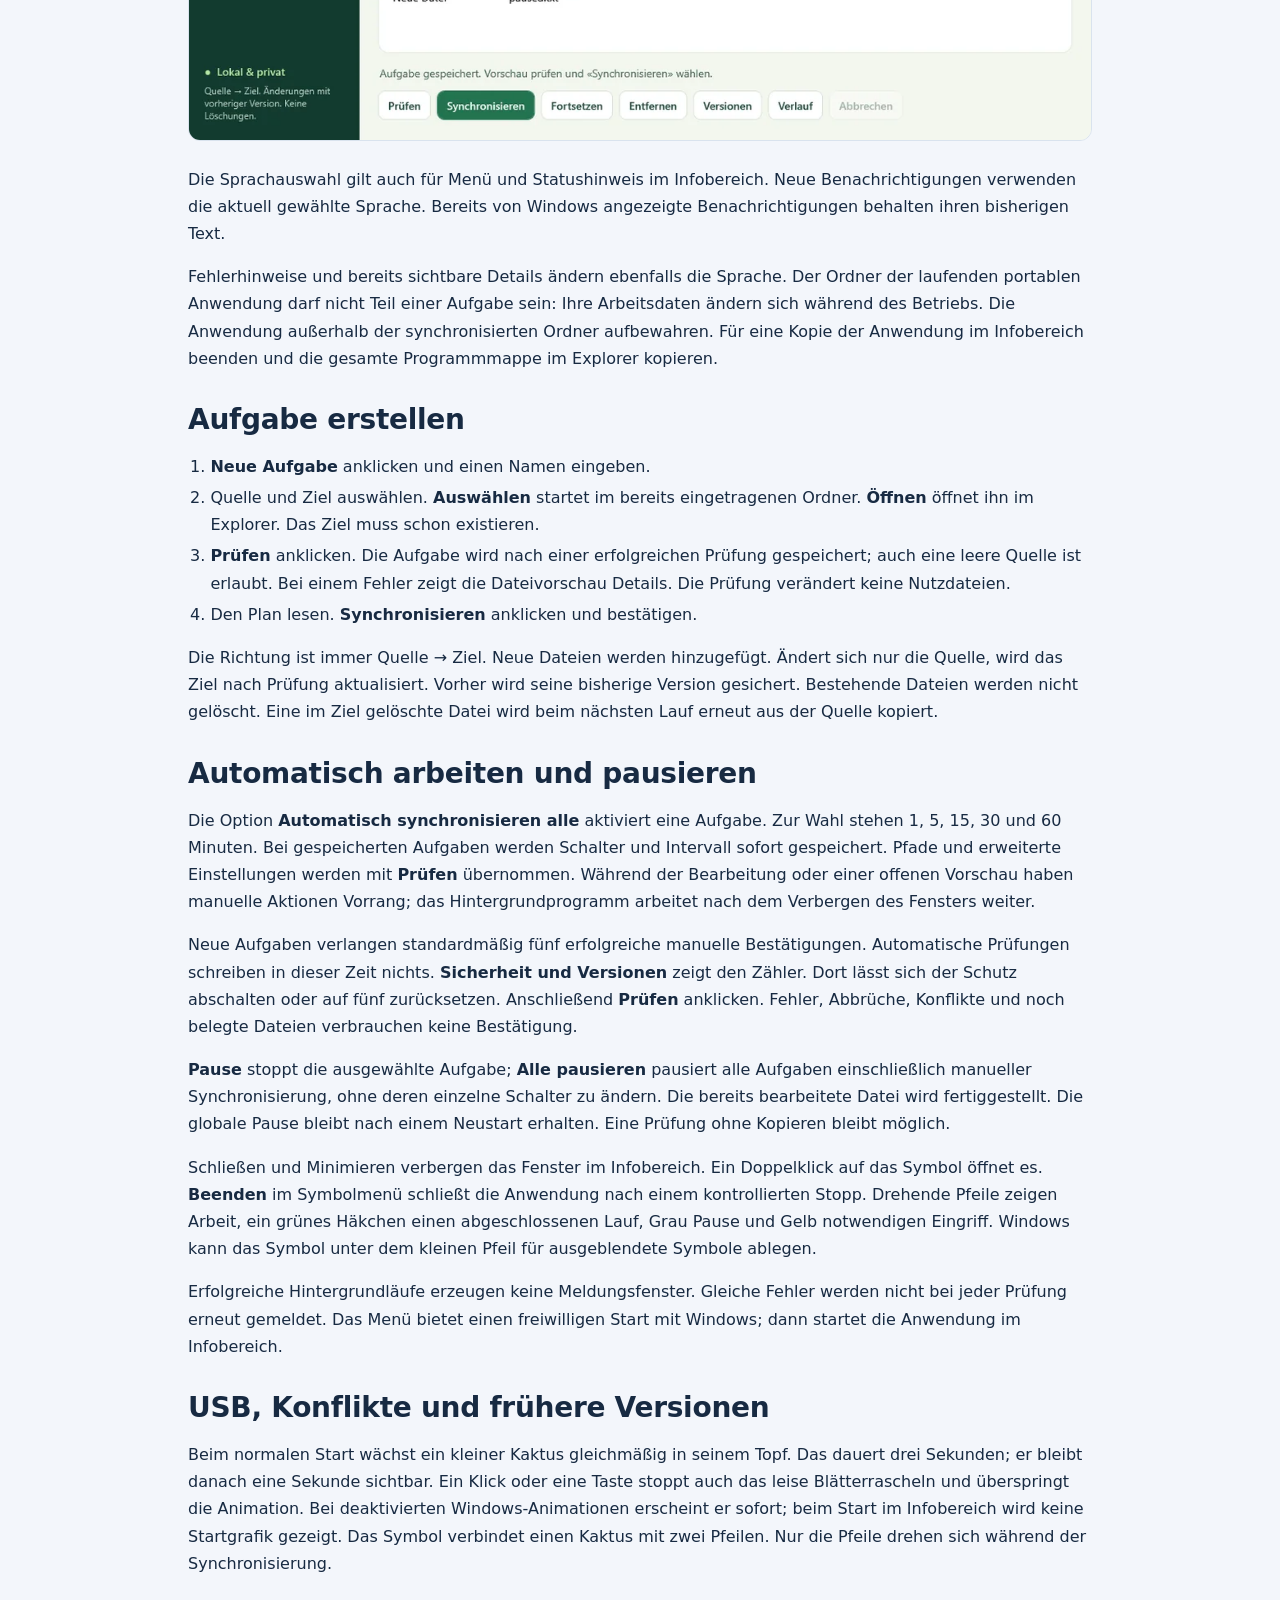
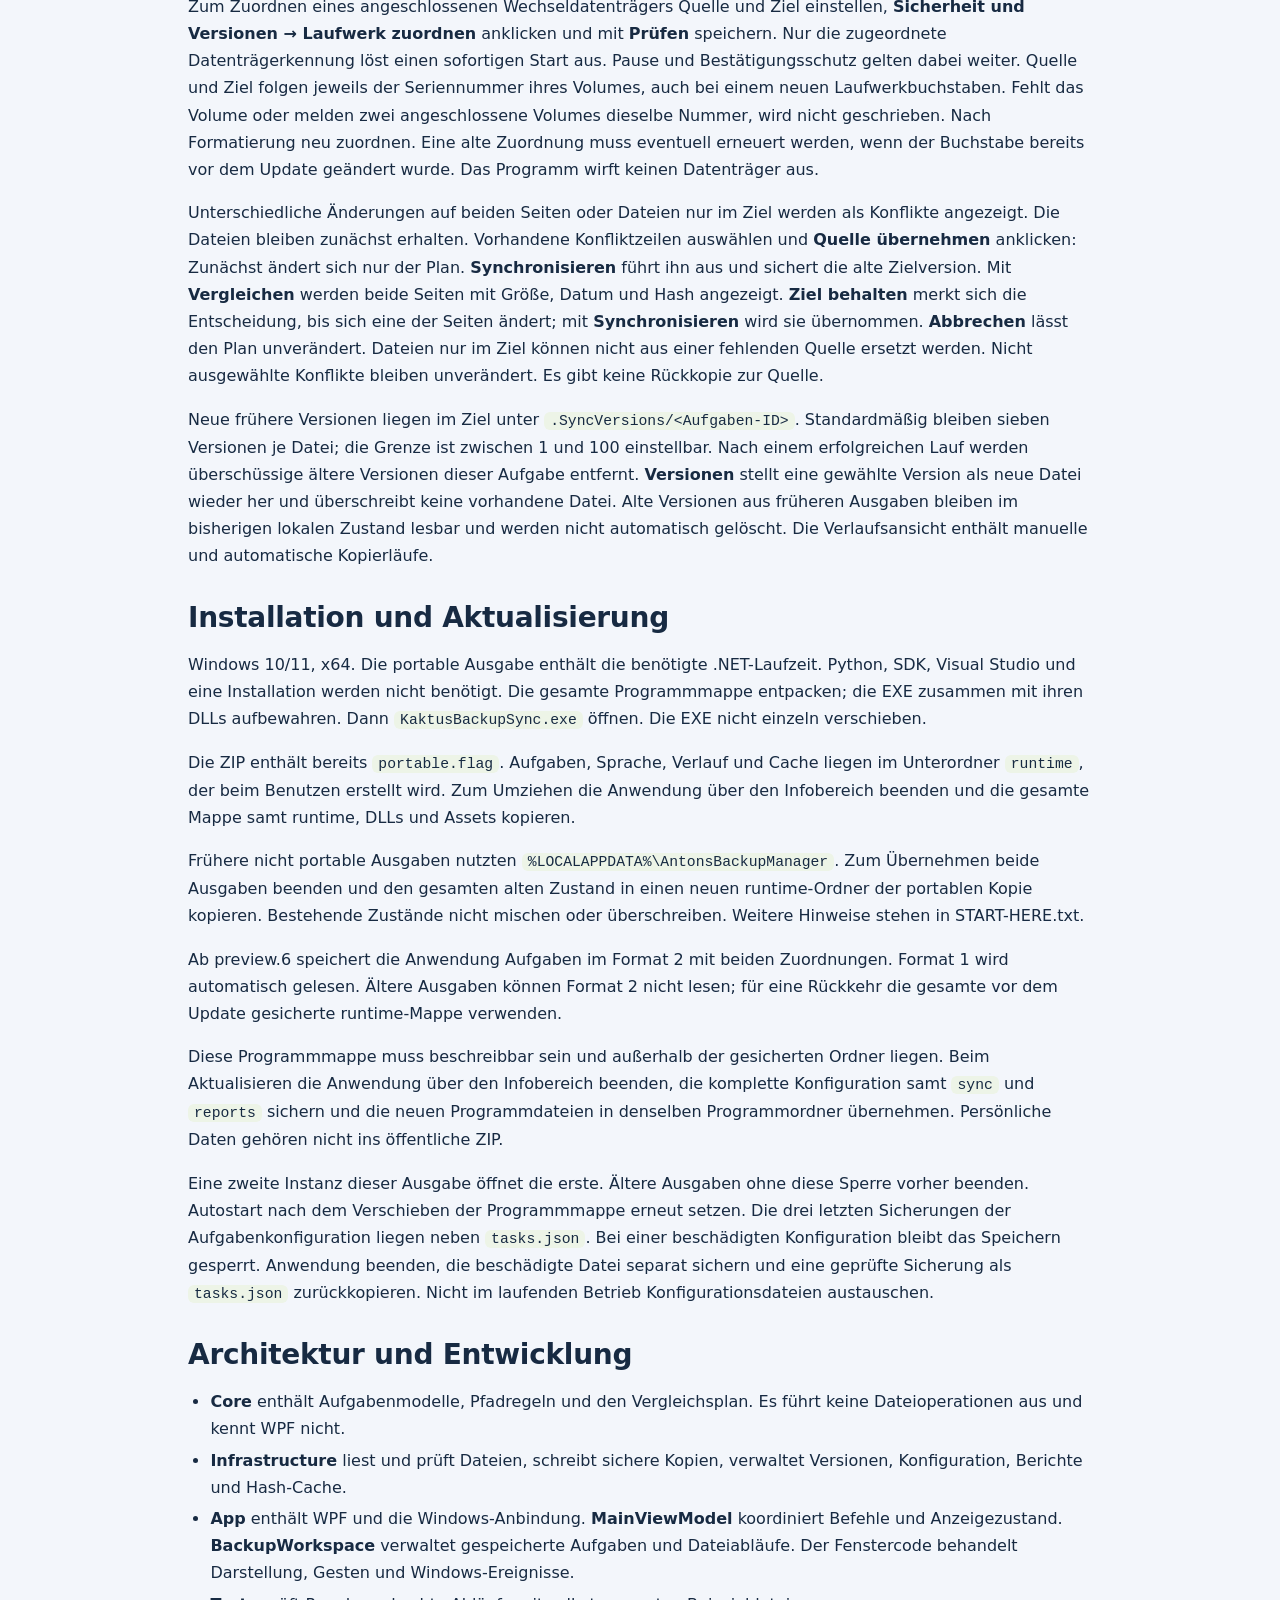
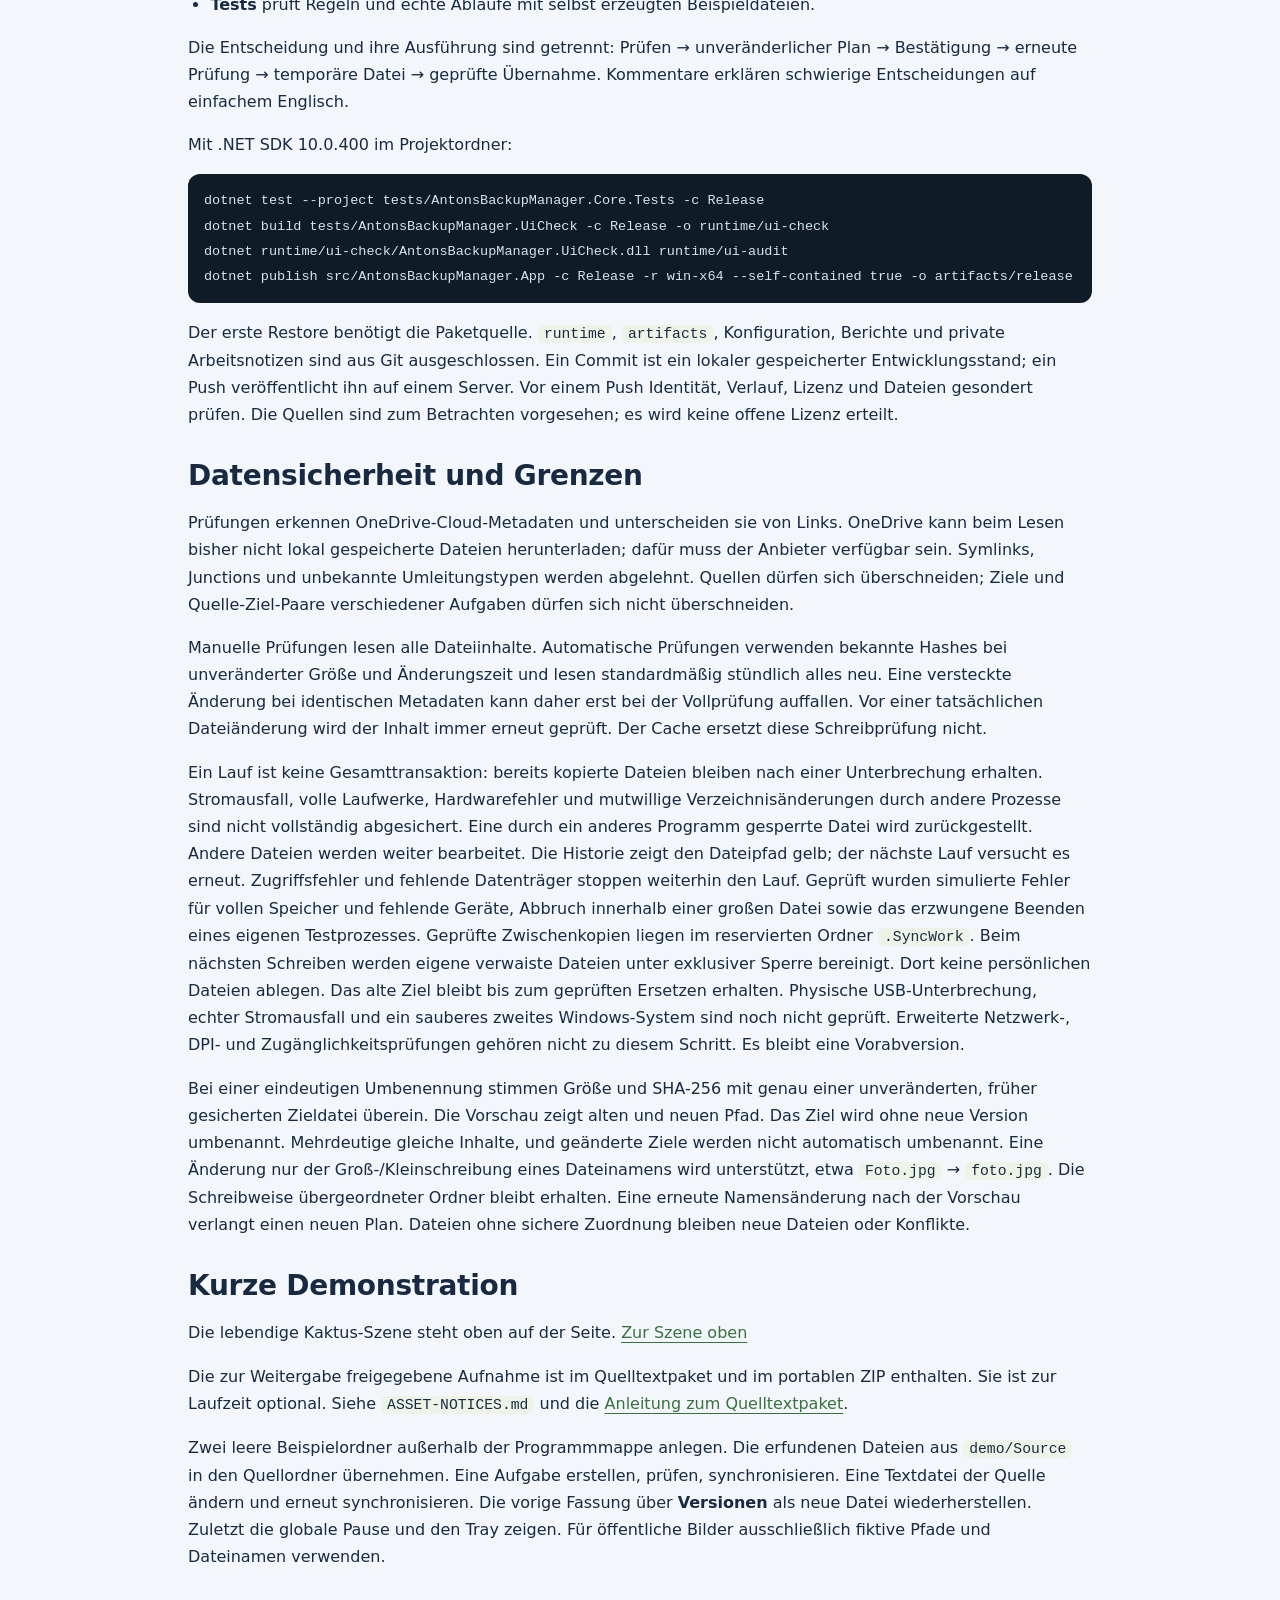
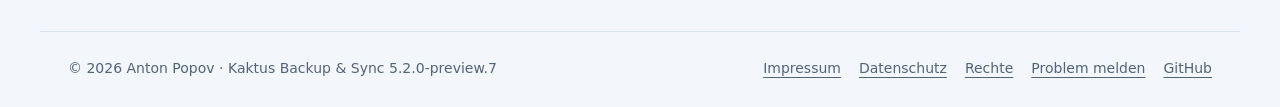
==== commit f12ca614: "Cactus demo: file names wrap only after an underscore or slash and keep their extension; kit update " ====
--- a/Guide-de.html
+++ b/Guide-de.html
@@ -4,12 +4,12 @@
 <!-- ppk-head:start -->
 <link rel="icon" href="presentation-icon.png">
 <script src="assets/kit/kit-theme.js"></script>
-<link rel="stylesheet" href="assets/kit/kit.css?v=2026.11.06-3">
+<link rel="stylesheet" href="assets/kit/kit.css?v=2026.11.16-1">
 <link rel="stylesheet" href="presentation.css?v=26b20818">
 <link rel="stylesheet" href="guide-polish.css?v=c82af6e0">
 <link rel="stylesheet" href="assets/cactus-demo.css?v=4d1fd68c">
-<script src="assets/kit/programs.js?v=2026.11.06-3" defer></script>
-<script src="assets/kit/kit.js?v=2026.11.06-3" defer></script>
+<script src="assets/kit/programs.js?v=2026.11.16-1" defer></script>
+<script src="assets/kit/kit.js?v=2026.11.16-1" defer></script>
 <!-- ppk-head:end -->
 </head>
 <body class="ppk-page">
--- a/assets/kit/kit.css
+++ b/assets/kit/kit.css
@@ -290,4 +290,6 @@
 }
 @keyframes ppk-decor-drift{from{transform:translateY(-10px)}to{transform:translateY(10px)}}
 @media print{.ppk-decor{display:none!important}}
-@media (prefers-reduced-motion:reduce){.ppk-decor{transition:none}.ppk-decor-side{animation:none;will-change:auto}}+@media (prefers-reduced-motion:reduce){.ppk-decor{transition:none}.ppk-decor-side{animation:none;will-change:auto}}
+/* very narrow phones: the technology chip goes under the source-code label instead of beside it in two tall blocks */
+@media (max-width:420px){.ppk-btn-gh{flex-wrap:wrap;row-gap:6px}.ppk-btn-gh .ppk-chip{flex:1 0 100%;justify-content:center;text-align:center}}
